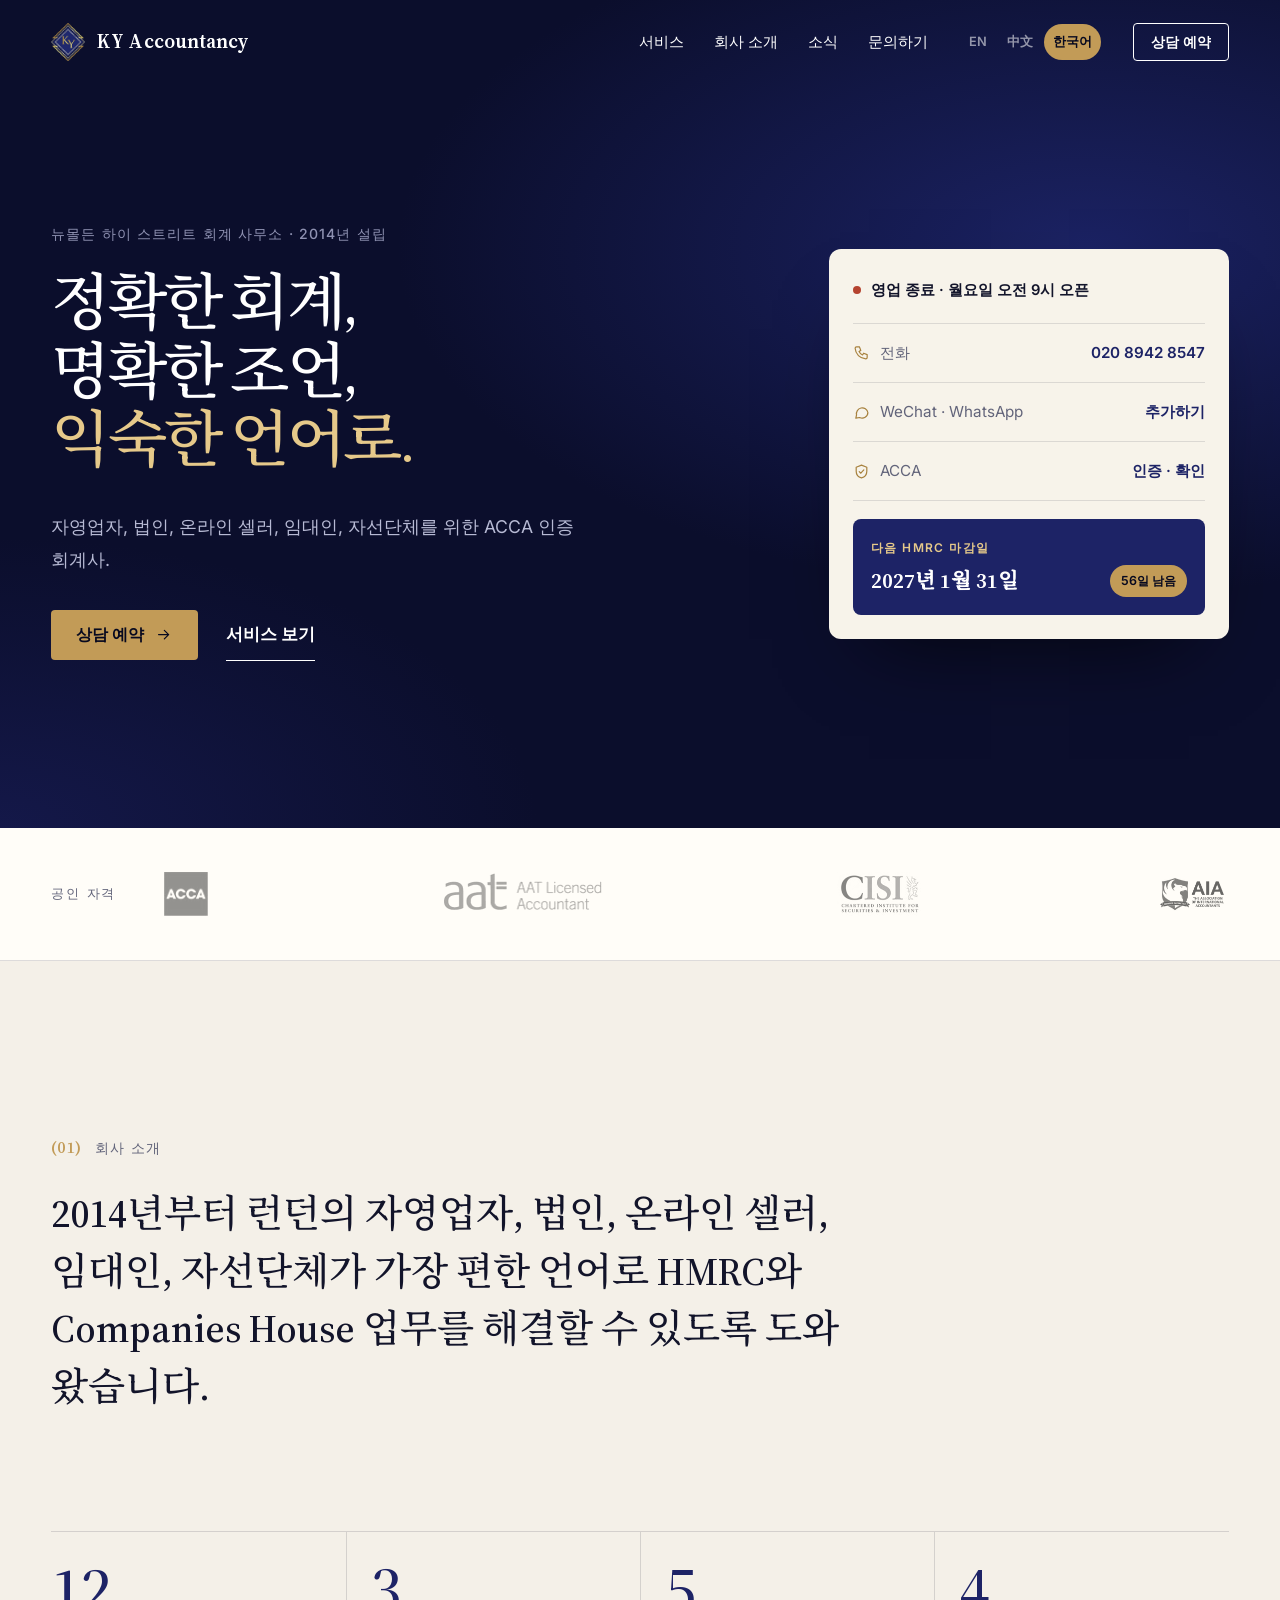
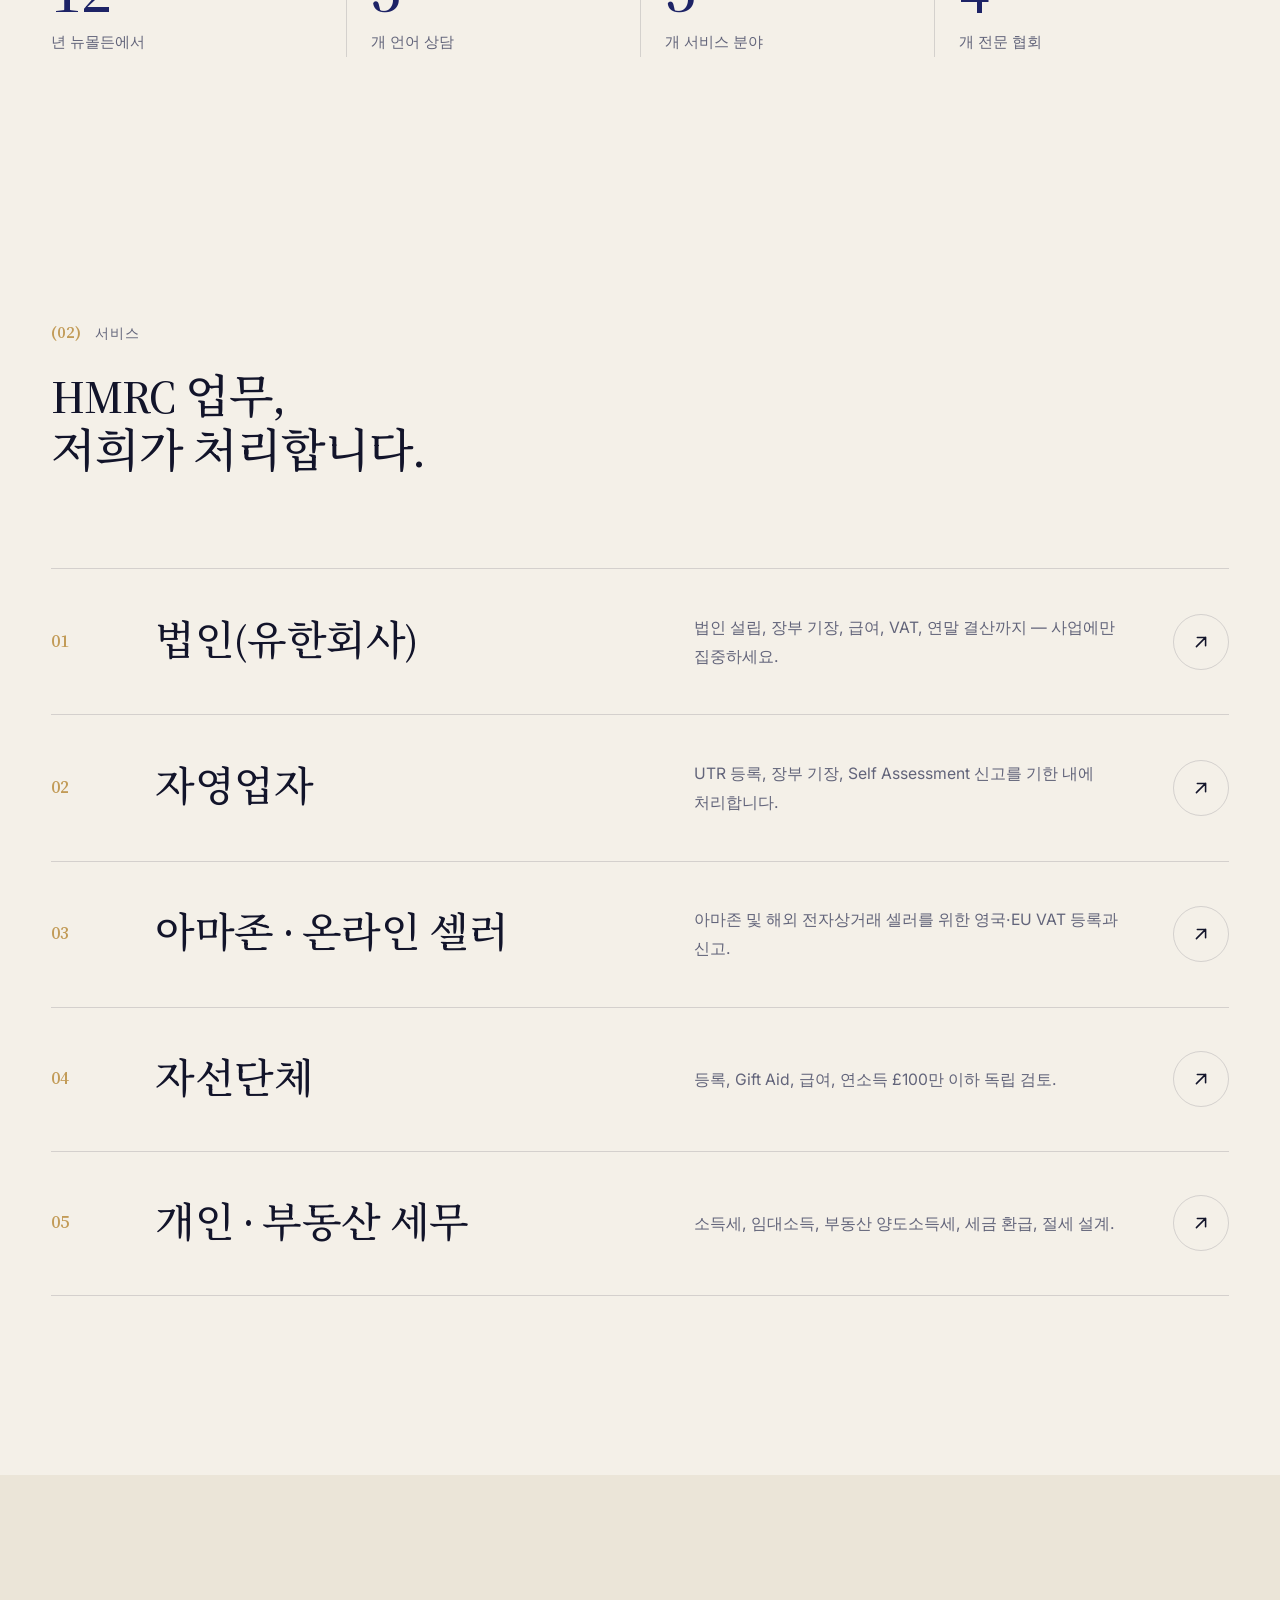
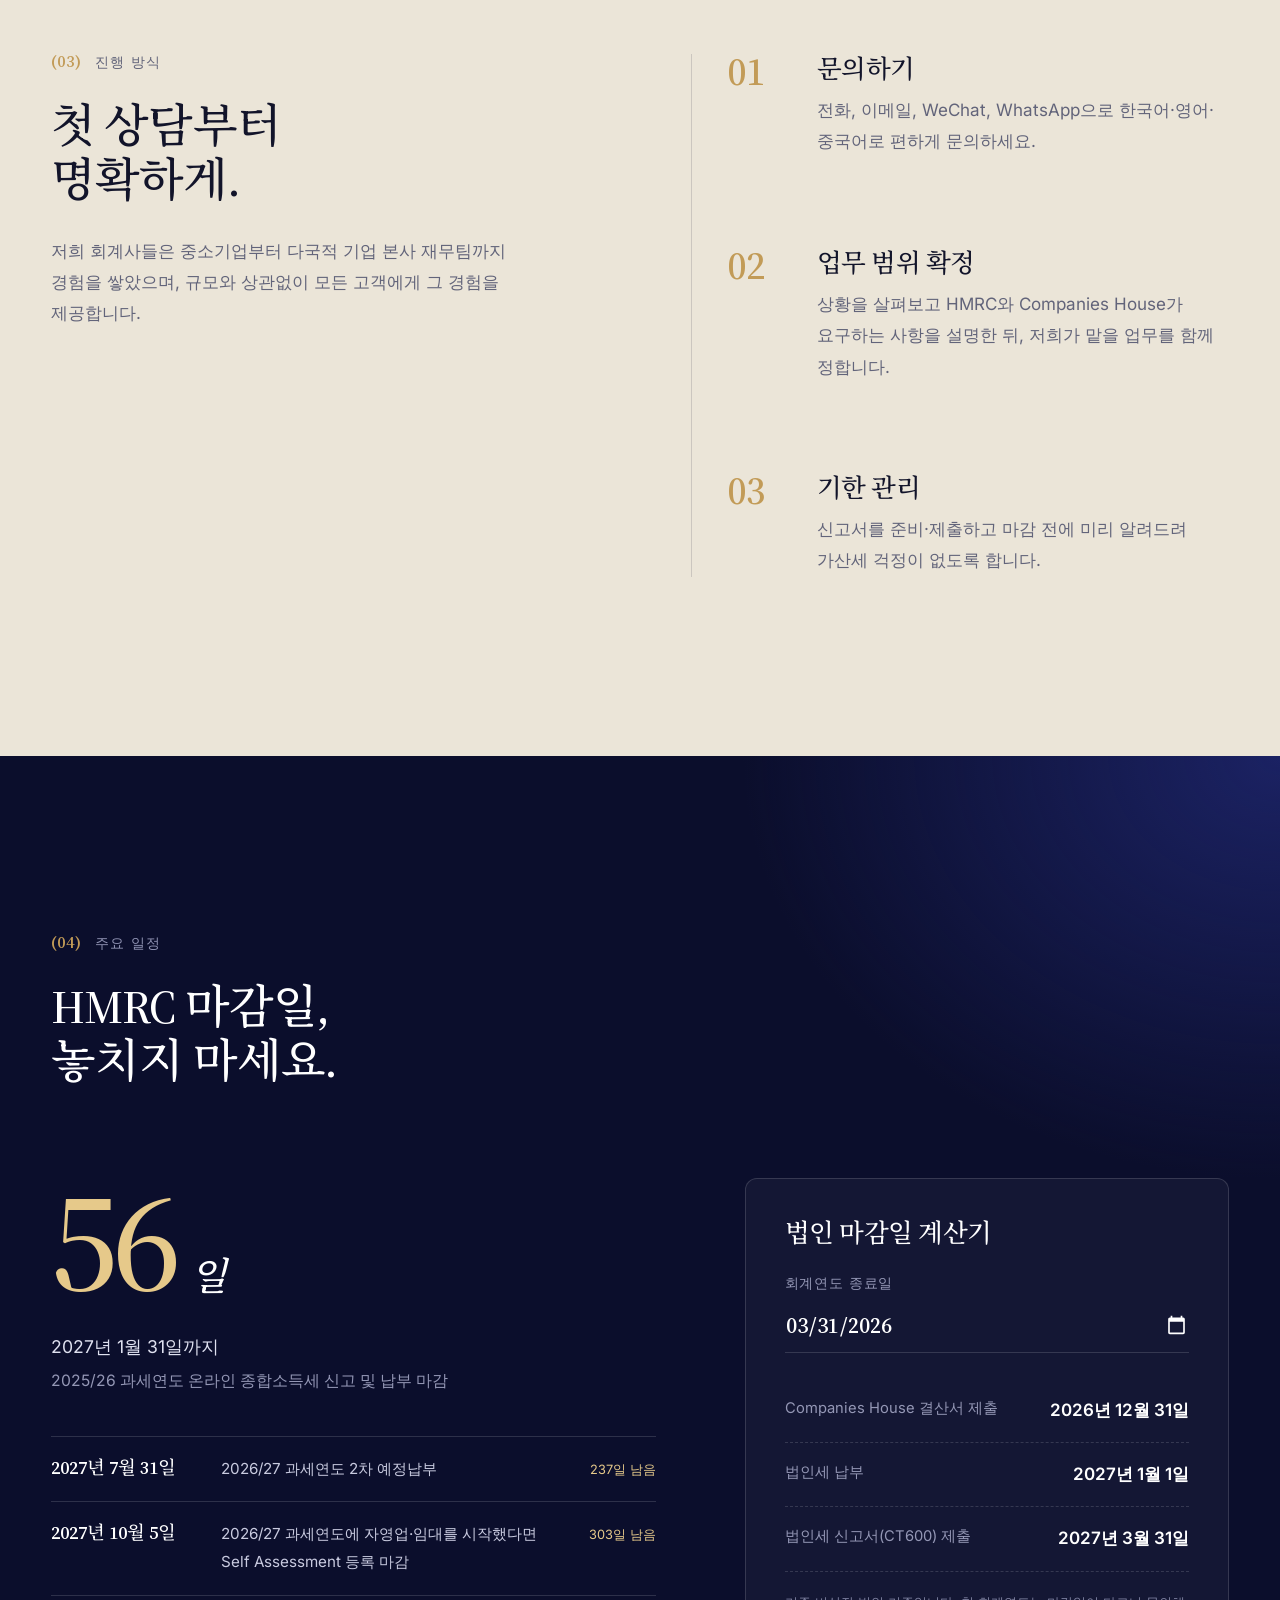
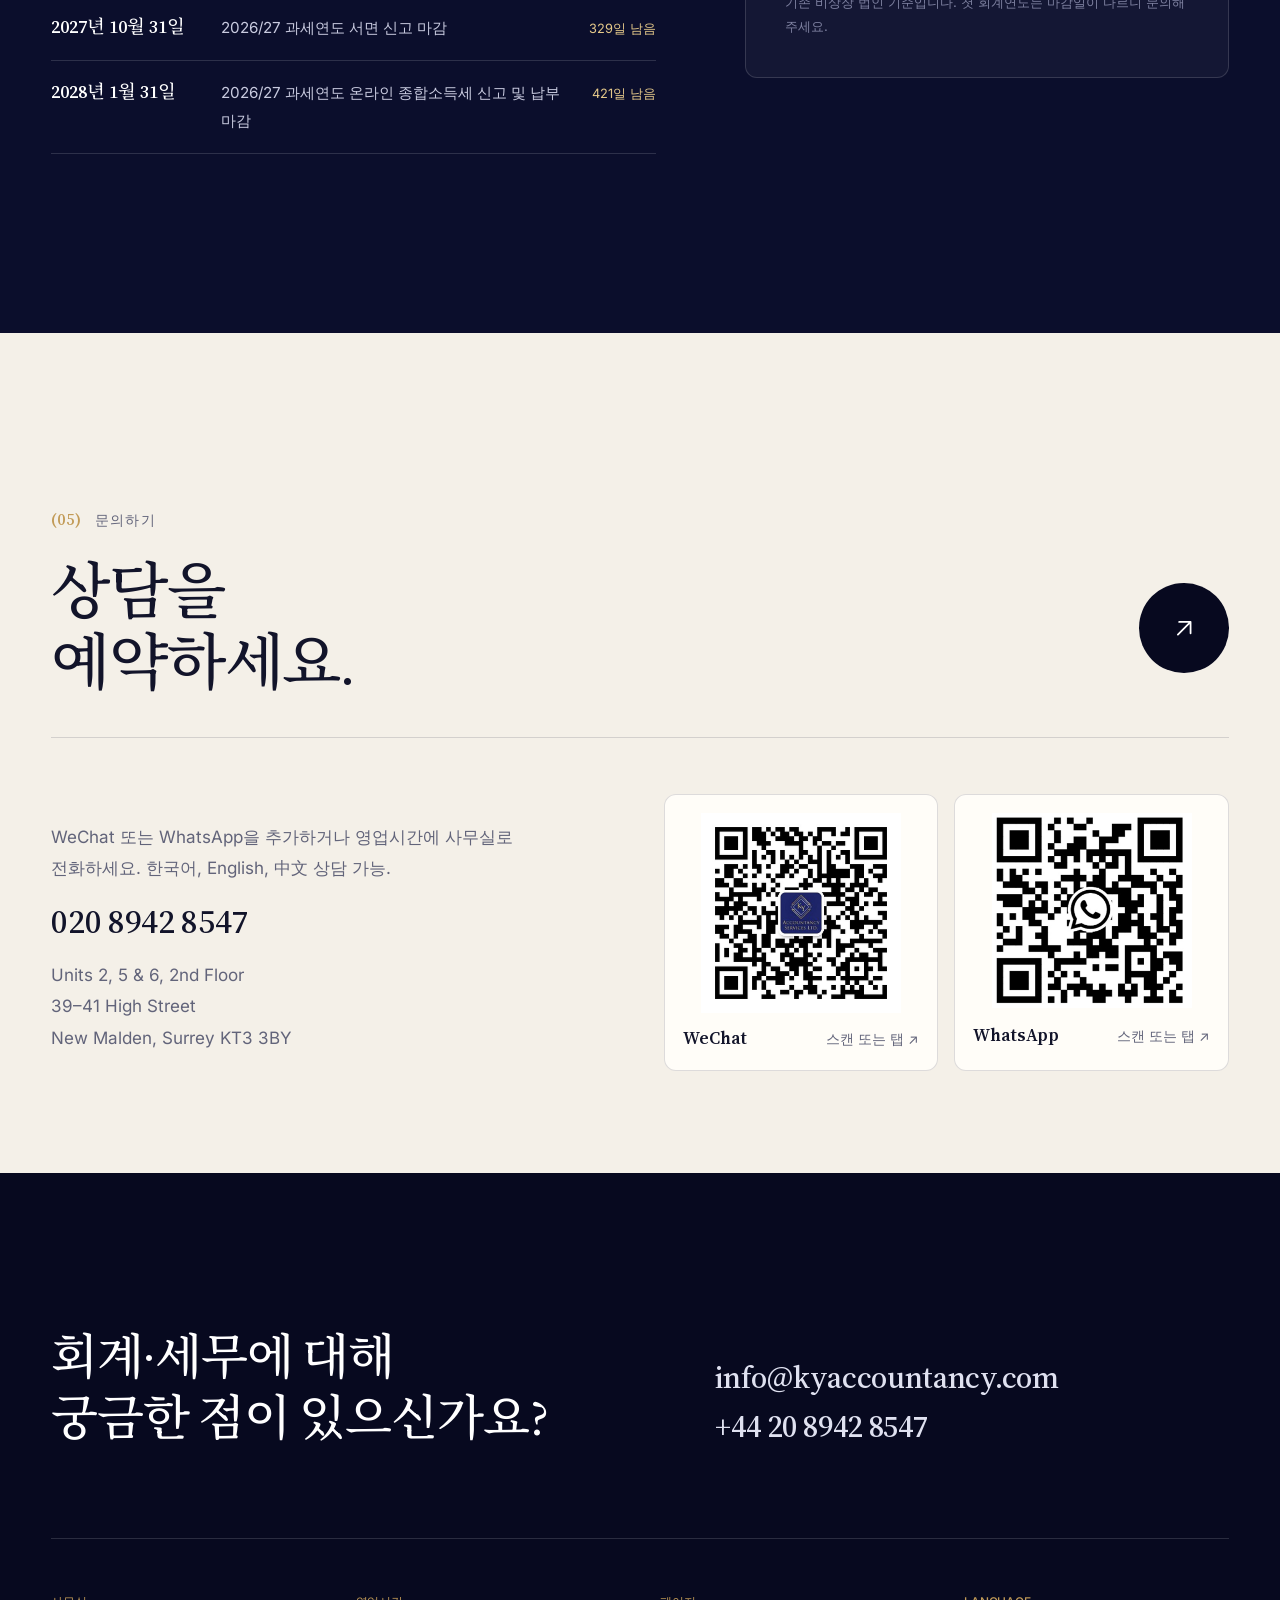
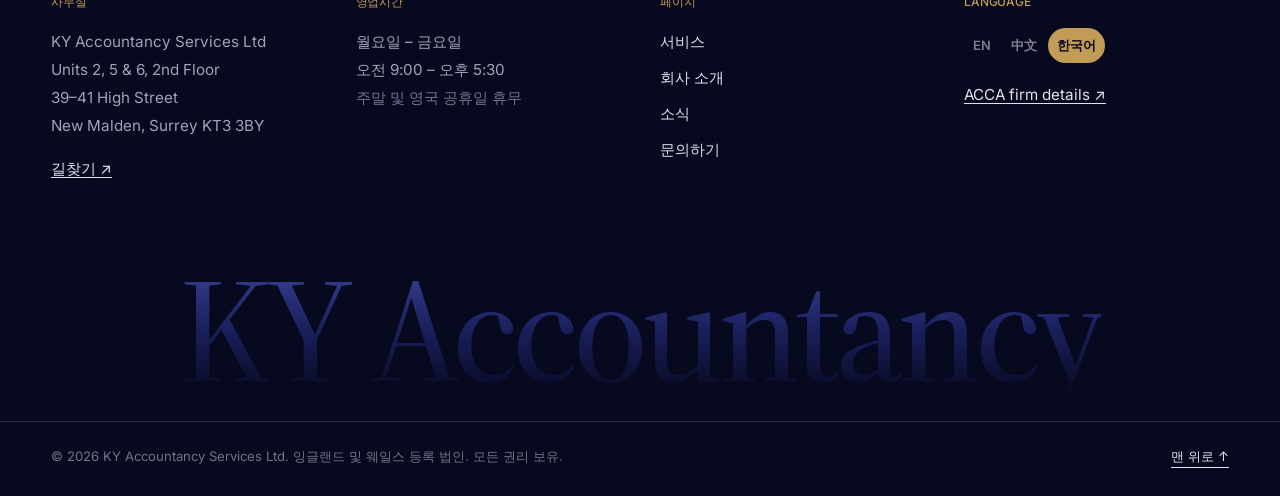
==== ko/index.html @ e91584fb "Stop phones showing a stale, too-wide services page Add content-hash ?v= query strings to the CSS an" ====
<!doctype html>
<html lang="ko">
<head>
<meta charset="utf-8">
<meta name="viewport" content="width=device-width, initial-scale=1">
<title>KY Accountancy — 뉴몰든 ACCA 회계사 | 한국어 상담</title>
<meta name="description" content="2014년부터 런던 뉴몰든에서 자영업자, 법인, 아마존 셀러, 자선단체에 회계·세무·VAT·급여 서비스를 제공하는 ACCA 인증 회계 사무소. 한국어 상담 가능.">
<link rel="canonical" href="https://www.kyaccountancy.com/ko/">
<link rel="alternate" hreflang="en-GB" href="https://www.kyaccountancy.com/">
<link rel="alternate" hreflang="zh-Hans" href="https://www.kyaccountancy.com/zh/">
<link rel="alternate" hreflang="ko" href="https://www.kyaccountancy.com/ko/">
<link rel="alternate" hreflang="x-default" href="https://www.kyaccountancy.com/">
<meta property="og:title" content="KY Accountancy — 뉴몰든 ACCA 회계사 | 한국어 상담">
<meta property="og:description" content="2014년부터 런던 뉴몰든에서 자영업자, 법인, 아마존 셀러, 자선단체에 회계·세무·VAT·급여 서비스를 제공하는 ACCA 인증 회계 사무소. 한국어 상담 가능.">
<meta property="og:type" content="website">
<meta name="theme-color" content="#0b0e2c">
<link rel="icon" type="image/png" href="../assets/img/favicon.png">
<link rel="apple-touch-icon" href="../assets/img/apple-touch-icon.jpg">
<link rel="preload" href="../assets/fonts/source-serif.woff2" as="font" type="font/woff2" crossorigin>
<link rel="preload" href="../assets/fonts/noto-serif-kr-500.woff2" as="font" type="font/woff2" crossorigin>
<link rel="stylesheet" href="../assets/css/style.css?v=663c8429">
<script>document.documentElement.classList.add("js")</script>
<script type="application/ld+json">{"@context": "https://schema.org", "@type": "AccountingService", "name": "KY Accountancy Services Ltd", "url": "https://www.kyaccountancy.com/", "telephone": "+44 20 8942 8547", "email": "info@kyaccountancy.com", "address": {"@type": "PostalAddress", "streetAddress": "Units 2, 5 & 6, 2nd Floor, 39-41 High Street", "addressLocality": "New Malden", "addressRegion": "Surrey", "postalCode": "KT3 3BY", "addressCountry": "GB"}, "openingHoursSpecification": [{"@type": "OpeningHoursSpecification", "dayOfWeek": ["Monday", "Tuesday", "Wednesday", "Thursday", "Friday"], "opens": "09:00", "closes": "17:30"}], "foundingDate": "2014", "knowsLanguage": ["en", "zh", "ko"]}</script>
</head>
<body class="home">
<a class="skip" href="#main">본문으로 건너뛰기</a>
<header class="site-header" data-header>
  <div class="wrap header-inner">
    <a class="brand" href="./" aria-label="KY Accountancy — home">
      <img src="../assets/img/logo-mark.png" alt="" width="34" height="39">
      <span class="brand-name">KY Accountancy</span>
    </a>
    <nav class="main-nav" aria-label="Main"><a href="services.html"><span class="roll" data-text="서비스"><span>서비스</span></span></a><a href="about.html"><span class="roll" data-text="회사 소개"><span>회사 소개</span></span></a><a href="news.html"><span class="roll" data-text="소식"><span>소식</span></span></a><a href="contact.html"><span class="roll" data-text="문의하기"><span>문의하기</span></span></a></nav>
    <div class="lang" role="group" aria-label="Language"><a href="../" lang="en-GB" hreflang="en-GB">EN</a><a href="../zh/" lang="zh-Hans" hreflang="zh-Hans">中文</a><a href="../ko/" lang="ko" hreflang="ko" aria-current="true">한국어</a></div>
    <a class="btn btn-pill header-cta" href="contact.html"><span class="roll" data-text="상담 예약"><span>상담 예약</span></span></a>
    <button class="menu-btn" aria-expanded="false" aria-controls="menu"><span class="menu-lines"><span></span><span></span></span><span class="sr">메뉴</span></button>
  </div>
</header>
<div class="menu" id="menu" hidden>
  <div class="wrap menu-inner">
    <ul class="menu-links"><li><a href="services.html"><span class="mn">01</span>서비스</a></li><li><a href="about.html"><span class="mn">02</span>회사 소개</a></li><li><a href="news.html"><span class="mn">03</span>소식</a></li><li><a href="contact.html"><span class="mn">04</span>문의하기</a></li></ul>
    <div class="menu-foot">
      <a href="tel:+442089428547">+44 20 8942 8547</a>
      <a href="mailto:info@kyaccountancy.com">info@kyaccountancy.com</a>
      <div class="lang" role="group" aria-label="Language"><a href="../" lang="en-GB" hreflang="en-GB">EN</a><a href="../zh/" lang="zh-Hans" hreflang="zh-Hans">中文</a><a href="../ko/" lang="ko" hreflang="ko" aria-current="true">한국어</a></div>
    </div>
  </div>
</div>
<main id="main">

<section class="hero dark" data-hero>
  <div class="wrap hero-inner">
    <div class="hero-main">
      <p class="label hero-eyebrow reveal-up">뉴몰든 하이 스트리트 회계 사무소 · 2014년 설립</p>
      <h1 class="hero-title split"><span class="line"><span>정확한 회계,</span></span><span class="line"><span>명확한 조언,</span></span><span class="line"><span><em>익숙한 언어로.</em></span></span></h1>
      <p class="hero-lead reveal-up">자영업자, 법인, 온라인 셀러, 임대인, 자선단체를 위한 ACCA 인증 회계사.</p>
      <div class="hero-actions reveal-up">
        <a class="btn btn-gold" href="contact.html"><span>상담 예약</span><svg viewBox="0 0 24 24" aria-hidden="true"><path d="M5 12h14M13 6l6 6-6 6"/></svg></a>
        <a class="btn-text" href="services.html"><span class="roll" data-text="서비스 보기"><span>서비스 보기</span></span></a>
      </div>
    </div>
    <aside class="hero-card reveal-up" aria-label="사무실 안내">
      <div class="status" data-open-status><span class="dot"></span><span data-status-text>월요일 – 금요일 · 오전 9:00 – 오후 5:30</span></div>
      <ul class="hc-rows">
        <li><a href="tel:+442089428547"><span class="hc-l"><svg viewBox="0 0 24 24" aria-hidden="true"><path d="M5 4h4l2 5-2.5 1.5a11 11 0 0 0 5 5L15 13l5 2v4a2 2 0 0 1-2 2A16 16 0 0 1 3 6a2 2 0 0 1 2-2"/></svg>전화</span><span class="hc-v">020 8942 8547</span></a></li>
        <li><a href="contact.html#chat"><span class="hc-l"><svg viewBox="0 0 24 24" aria-hidden="true"><path d="M21 12a8 8 0 0 1-11.6 7.1L4 20l1-4.6A8 8 0 1 1 21 12z"/></svg>WeChat · WhatsApp</span><span class="hc-v">추가하기</span></a></li>
        <li><a href="https://www.accaglobal.com/uk/en/member/find-an-accountant/find-firm/results/details.html?isocountry=GB&location=new+malden&country=UK&organisationid=ACCA&advisorid=4818904" rel="noopener" target="_blank"><span class="hc-l"><svg viewBox="0 0 24 24" aria-hidden="true"><path d="M12 3 4.5 6v5.5c0 4.6 3.2 8.4 7.5 9.5 4.3-1.1 7.5-4.9 7.5-9.5V6z"/><path d="m8.8 12.2 2.2 2.2 4.3-4.6"/></svg>ACCA</span><span class="hc-v">인증 · 확인</span></a></li>
      </ul>
      <a class="hc-deadline" href="#key-dates" data-next-deadline hidden>
        <span class="hc-k">다음 HMRC 마감일</span>
        <span class="hc-dl"><b data-dl-date></b><span class="hc-in" data-dl-in></span></span>
      </a>
    </aside>
  </div>
</section>

<section class="accred-sec accred-top" aria-label="전문 자격">
  <div class="wrap accred-inner">
    <p class="accred-k">공인 자격</p>
    <ul class="accred"><li><img src="../assets/img/acca.jpg" alt="ACCA" width="64" height="62" loading="lazy"></li><li><img src="../assets/img/aat.jpg" alt="AAT Licensed Accountant" width="146" height="40" loading="lazy"></li><li><img src="../assets/img/cisi.jpg" alt="CISI — Chartered Institute for Securities &amp; Investment" width="95" height="50" loading="lazy"></li><li><img src="../assets/img/aia.png" alt="AIA — Member in Practice" width="92" height="55" loading="lazy"></li></ul>
  </div>
</section>

<section class="section statement-sec" id="intro">
  <div class="wrap">
    <p class="label"><span class="label-n">(01)</span>회사 소개</p>
    <p class="statement">2014년부터 런던의 자영업자, 법인, 온라인 셀러, 임대인, 자선단체가 가장 편한 언어로 HMRC와 Companies House 업무를 해결할 수 있도록 도와 왔습니다.</p>
    <ul class="stats"><li><span class="stat-n" data-since="2014">12</span><span class="stat-l">년 뉴몰든에서</span></li><li><span class="stat-n" data-count="3">3</span><span class="stat-l">개 언어 상담</span></li><li><span class="stat-n" data-count="5">5</span><span class="stat-l">개 서비스 분야</span></li><li><span class="stat-n" data-count="4">4</span><span class="stat-l">개 전문 협회</span></li></ul>
  </div>
</section>

<section class="section services-sec">
  <div class="wrap">
    <div class="sec-head">
      <p class="label"><span class="label-n">(02)</span>서비스</p>
      <h2 class="h-xl split"><span class="line"><span>HMRC 업무,</span></span><span class="line"><span>저희가 처리합니다.</span></span></h2>
    </div>
    <ol class="svc-rows">
      <li><a href="services.html#limited-company" class="svc-row">
        <span class="svc-n">01</span>
        <span class="svc-t">법인(유한회사)</span>
        <span class="svc-d">법인 설립, 장부 기장, 급여, VAT, 연말 결산까지 — 사업에만 집중하세요.</span>
        <span class="svc-a"><svg viewBox="0 0 24 24" aria-hidden="true"><path d="M7 17 17 7M8 7h9v9"/></svg></span>
      </a></li>
      <li><a href="services.html#self-employed" class="svc-row">
        <span class="svc-n">02</span>
        <span class="svc-t">자영업자</span>
        <span class="svc-d">UTR 등록, 장부 기장, Self Assessment 신고를 기한 내에 처리합니다.</span>
        <span class="svc-a"><svg viewBox="0 0 24 24" aria-hidden="true"><path d="M7 17 17 7M8 7h9v9"/></svg></span>
      </a></li>
      <li><a href="services.html#online-sellers" class="svc-row">
        <span class="svc-n">03</span>
        <span class="svc-t">아마존 · 온라인 셀러</span>
        <span class="svc-d">아마존 및 해외 전자상거래 셀러를 위한 영국·EU VAT 등록과 신고.</span>
        <span class="svc-a"><svg viewBox="0 0 24 24" aria-hidden="true"><path d="M7 17 17 7M8 7h9v9"/></svg></span>
      </a></li>
      <li><a href="services.html#charities" class="svc-row">
        <span class="svc-n">04</span>
        <span class="svc-t">자선단체</span>
        <span class="svc-d">등록, Gift Aid, 급여, 연소득 £100만 이하 독립 검토.</span>
        <span class="svc-a"><svg viewBox="0 0 24 24" aria-hidden="true"><path d="M7 17 17 7M8 7h9v9"/></svg></span>
      </a></li>
      <li><a href="services.html#personal-tax" class="svc-row">
        <span class="svc-n">05</span>
        <span class="svc-t">개인 · 부동산 세무</span>
        <span class="svc-d">소득세, 임대소득, 부동산 양도소득세, 세금 환급, 절세 설계.</span>
        <span class="svc-a"><svg viewBox="0 0 24 24" aria-hidden="true"><path d="M7 17 17 7M8 7h9v9"/></svg></span>
      </a></li></ol>
  </div>
</section>

<section class="section process-sec">
  <div class="wrap process-grid">
    <div class="process-sticky">
      <p class="label"><span class="label-n">(03)</span>진행 방식</p>
      <h2 class="h-xl split"><span class="line"><span>첫 상담부터</span></span><span class="line"><span>명확하게.</span></span></h2>
      <p class="muted reveal-up">저희 회계사들은 중소기업부터 다국적 기업 본사 재무팀까지 경험을 쌓았으며, 규모와 상관없이 모든 고객에게 그 경험을 제공합니다.</p>
    </div>
    <ol class="steps" data-progress><li class="step"><span class="step-n">01</span><div><h3>문의하기</h3><p>전화, 이메일, WeChat, WhatsApp으로 한국어·영어·중국어로 편하게 문의하세요.</p></div></li><li class="step"><span class="step-n">02</span><div><h3>업무 범위 확정</h3><p>상황을 살펴보고 HMRC와 Companies House가 요구하는 사항을 설명한 뒤, 저희가 맡을 업무를 함께 정합니다.</p></div></li><li class="step"><span class="step-n">03</span><div><h3>기한 관리</h3><p>신고서를 준비·제출하고 마감 전에 미리 알려드려 가산세 걱정이 없도록 합니다.</p></div></li></ol>
  </div>
</section>

<section class="section dark dates-sec" id="key-dates">
  <div class="wrap">
    <div class="sec-head">
      <p class="label"><span class="label-n">(04)</span>주요 일정</p>
      <h2 class="h-xl split"><span class="line"><span>HMRC 마감일,</span></span><span class="line"><span>놓치지 마세요.</span></span></h2>
    </div>
    <div class="dates-grid">
      <div class="countdown" data-countdown>
        <div class="cd-num"><span class="cd-n" data-cd-days>—</span><span class="cd-u" data-cd-unit></span></div>
        <p class="cd-label"><span data-cd-until></span><br><span class="cd-what" data-cd-what></span></p>
        <ol class="dl-list" data-deadlines>
          <li>1월 31일 — 온라인 신고 및 납부</li>
          <li>7월 31일 — 2차 예정납부</li>
          <li>10월 5일 — 신규 등록</li>
          <li>10월 31일 — 서면 신고 마감</li>
        </ol>
      </div>
      <div class="calc-card">
        <h3>법인 마감일 계산기</h3>
        <form class="calc" data-ct-calc>
          <label for="ye">회계연도 종료일</label>
          <input type="date" id="ye" name="ye" value="2026-03-31">
        </form>
        <dl class="calc-out" data-ct-out></dl>
        <p class="fine">기존 비상장 법인 기준입니다. 첫 회계연도는 마감일이 다르니 문의해 주세요.</p>
      </div>
    </div>
  </div>
</section>


<section class="section cta-sec">
  <div class="wrap">
    <p class="label"><span class="label-n">(05)</span>문의하기</p>
    <a class="giant-cta" href="contact.html">
      <span class="giant-cta-t split"><span class="line"><span>상담을</span></span><span class="line"><span>예약하세요.</span></span></span>
      <span class="giant-cta-c"><svg viewBox="0 0 24 24" aria-hidden="true"><path d="M7 17 17 7M8 7h9v9"/></svg></span>
    </a>
    <div class="cta-grid">
      <div class="cta-info">
        <p class="muted">WeChat 또는 WhatsApp을 추가하거나 영업시간에 사무실로 전화하세요. 한국어, English, 中文 상담 가능.</p>
        <a class="big-link" href="tel:+442089428547">020 8942 8547</a>
        <p class="addr">Units 2, 5 &amp; 6, 2nd Floor<br>39–41 High Street<br>New Malden, Surrey KT3 3BY</p>
      </div>
      <div class="chat-cards">
  <a class="qr" href="https://u.wechat.com/kLmBtSFjA2uLcSl9BzCH8WE" rel="noopener" target="_blank">
    <img src="../assets/img/qr-wechat.png" alt="WeChat QR code — KY Accountancy" width="180" height="180" loading="lazy">
    <span class="qr-cap"><strong>WeChat</strong><span>스캔 또는 탭 ↗</span></span>
  </a>
  <a class="qr" href="https://wa.me/qr/SLMGOVUIFX5LL1" rel="noopener" target="_blank">
    <img src="../assets/img/qr-whatsapp.png" alt="WhatsApp QR code — KY Accountancy" width="180" height="175" loading="lazy">
    <span class="qr-cap"><strong>WhatsApp</strong><span>스캔 또는 탭 ↗</span></span>
  </a>
</div>
    </div>
  </div>
</section>

</main>
<footer class="site-footer">
  <div class="wrap">
    <div class="footer-top">
      <h2 class="footer-q split"><span class="line"><span>회계·세무에 대해</span></span><span class="line"><span>궁금한 점이 있으신가요?</span></span></h2>
      <div class="footer-contact">
        <a class="big-link" href="mailto:info@kyaccountancy.com">info@kyaccountancy.com</a>
        <a class="big-link" href="tel:+442089428547">+44 20 8942 8547</a>
      </div>
    </div>
    <div class="footer-grid">
      <div><h3 class="f-h">사무실</h3><p>KY Accountancy Services Ltd<br>Units 2, 5 &amp; 6, 2nd Floor<br>39–41 High Street<br>New Malden, Surrey KT3 3BY</p><p><a class="u" href="https://www.google.com/maps/search/?api=1&query=39-41+High+Street+New+Malden+KT3+3BY" rel="noopener" target="_blank">길찾기 ↗</a></p></div>
      <div><h3 class="f-h">영업시간</h3><p>월요일 – 금요일<br>오전 9:00 – 오후 5:30<br><span class="dim">주말 및 영국 공휴일 휴무</span></p></div>
      <div><h3 class="f-h">페이지</h3><ul class="f-links"><li><a href="services.html"><span class="roll" data-text="서비스"><span>서비스</span></span></a></li><li><a href="about.html"><span class="roll" data-text="회사 소개"><span>회사 소개</span></span></a></li><li><a href="news.html"><span class="roll" data-text="소식"><span>소식</span></span></a></li><li><a href="contact.html"><span class="roll" data-text="문의하기"><span>문의하기</span></span></a></li></ul></div>
      <div><h3 class="f-h">Language</h3><div class="lang" role="group" aria-label="Language"><a href="../" lang="en-GB" hreflang="en-GB">EN</a><a href="../zh/" lang="zh-Hans" hreflang="zh-Hans">中文</a><a href="../ko/" lang="ko" hreflang="ko" aria-current="true">한국어</a></div><p class="f-acca"><a class="u" href="https://www.accaglobal.com/uk/en/member/find-an-accountant/find-firm/results/details.html?isocountry=GB&location=new+malden&country=UK&organisationid=ACCA&advisorid=4818904" rel="noopener" target="_blank">ACCA firm details ↗</a></p></div>
    </div>
  </div>
  <div class="wordmark" aria-hidden="true"><span>KY Accountancy</span></div>
  <div class="wrap footer-base">
    <span>© <span data-year>2026</span> KY Accountancy Services Ltd. 잉글랜드 및 웨일스 등록 법인. 모든 권리 보유.</span>
    <a href="#main" class="u">맨 위로 ↑</a>
  </div>
</footer>
<nav class="action-bar" aria-label="Quick contact">
  <a href="tel:+442089428547"><svg viewBox="0 0 24 24" aria-hidden="true"><path d="M5 4h4l2 5-2.5 1.5a11 11 0 0 0 5 5L15 13l5 2v4a2 2 0 0 1-2 2A16 16 0 0 1 3 6a2 2 0 0 1 2-2"/></svg><span>전화</span></a>
  <a href="contact.html#chat"><svg viewBox="0 0 24 24" aria-hidden="true"><path d="M21 12a8 8 0 0 1-11.6 7.1L4 20l1-4.6A8 8 0 1 1 21 12z"/></svg><span>메시지</span></a>
  <a href="mailto:info@kyaccountancy.com"><svg viewBox="0 0 24 24" aria-hidden="true"><rect x="3" y="5" width="18" height="14" rx="2"/><path d="m3 7 9 6 9-6"/></svg><span>이메일</span></a>
</nav>
<script>window.KY = {"open": "영업 중", "closes": "오후 5:30까지", "closed": "영업 종료", "opensToday": "오늘 오전 9시 오픈", "opensTomorrow": "내일 오전 9시 오픈", "opensMonday": "월요일 오전 9시 오픈", "today": "오늘", "tomorrow": "내일", "inDays": "{n}일 남음", "days": "일", "day": "일", "until": "{date}까지", "dl": {"jan": "{ty} 과세연도 온라인 종합소득세 신고 및 납부 마감", "jul": "{ty} 과세연도 2차 예정납부", "oct5": "{ty} 과세연도에 자영업·임대를 시작했다면 Self Assessment 등록 마감", "oct31": "{ty} 과세연도 서면 신고 마감"}, "calc": {"accounts": "Companies House 결산서 제출", "ctpay": "법인세 납부", "ct600": "법인세 신고서(CT600) 제출"}, "mailSubject": "웹사이트 문의", "mailName": "이름", "mailPhone": "전화번호", "mailLang": "희망 언어", "mailService": "문의 서비스"};</script>
<script src="../assets/js/main.js?v=9ee86a52" defer></script>
</body>
</html>
---- assets/css/style.css ----
/* KY Accountancy — editorial navy & gold, taken from the KY diamond logo */
/* Self-hosted subsets, built by _build/fonts.py */
@font-face { font-family: "Source Serif 4"; src: url("../fonts/source-serif.woff2") format("woff2"); font-weight: 500 600; font-style: normal; font-display: swap; }
@font-face { font-family: "Source Serif 4"; src: url("../fonts/source-serif-italic.woff2") format("woff2"); font-weight: 400 500; font-style: italic; font-display: swap; }
@font-face { font-family: "Inter"; src: url("../fonts/inter-400.woff2") format("woff2"); font-weight: 400; font-style: normal; font-display: swap; }
@font-face { font-family: "Inter"; src: url("../fonts/inter-500.woff2") format("woff2"); font-weight: 500; font-style: normal; font-display: swap; }
@font-face { font-family: "Inter"; src: url("../fonts/inter-600.woff2") format("woff2"); font-weight: 600; font-style: normal; font-display: swap; }
@font-face { font-family: "Noto Serif SC"; src: url("../fonts/noto-serif-sc-500.woff2") format("woff2"); font-weight: 500; font-style: normal; font-display: swap; }
@font-face { font-family: "Noto Serif KR"; src: url("../fonts/noto-serif-kr-500.woff2") format("woff2"); font-weight: 500; font-style: normal; font-display: swap; }
:root {
  --ink: #07091f;
  --night: #0b0e2c;
  --navy: #1d2366;
  --navy-2: #2a318a;
  --gold: #c29b57;
  --gold-2: #e6c98a;
  --gold-3: #f4e7c8;
  --paper: #f4f0e8;
  --paper-2: #ebe5d8;
  --white: #fffdf8;
  --text: #12142a;
  --muted: #62647a;
  --line: rgb(18 20 42 / .14);
  --line-l: rgb(255 255 255 / .14);
  --green: #3fbf7f;
  --red: #e0664e;
  --ease: cubic-bezier(.16, 1, .3, 1);
  --display: "Source Serif 4", Georgia, "Times New Roman", serif;
  --sans: Inter, system-ui, -apple-system, "Segoe UI", Roboto, sans-serif;
  --r-sm: 4px;
  --r: 8px;
  --r-lg: 12px;
  --wrap: 1360px;
  --gutter: clamp(16px, 4vw, 56px);
}
:lang(zh) { --display: "Source Serif 4", "Noto Serif SC", "Songti SC", serif; --sans: Inter, "PingFang SC", "Hiragino Sans GB", "Microsoft YaHei", "Noto Sans SC", sans-serif; }
:lang(ko) { --display: "Source Serif 4", "Noto Serif KR", "AppleMyungjo", serif; --sans: Inter, "Apple SD Gothic Neo", "Malgun Gothic", "Noto Sans KR", sans-serif; }

*, *::before, *::after { box-sizing: border-box; }
html { -webkit-text-size-adjust: 100%; scroll-padding-top: 90px; }
html { overflow-x: hidden; }
body { margin: 0; background: var(--paper); color: var(--text); font: 400 1.0625rem/1.65 var(--sans); -webkit-font-smoothing: antialiased; overflow-x: clip; }
:lang(zh) body, :lang(ko) body { line-height: 1.85; }
:lang(ko) body { word-break: keep-all; }
img { max-width: 100%; height: auto; display: block; }
a { color: inherit; }
::selection { background: var(--gold); color: var(--ink); }
h1, h2, h3 { font-family: var(--display); font-weight: 500; line-height: 1.1; margin: 0 0 .4em; letter-spacing: -.015em; }
:lang(zh) :is(h1, h2, h3), :lang(ko) :is(h1, h2, h3) { font-weight: 500; letter-spacing: -.02em; line-height: 1.2; }
p { margin: 0 0 1em; }
svg { width: 1.1em; height: 1.1em; fill: none; stroke: currentColor; stroke-width: 1.7; stroke-linecap: round; stroke-linejoin: round; flex: none; }
.wrap { width: 100%; max-width: var(--wrap); margin: 0 auto; padding: 0 var(--gutter); }
.sr { position: absolute; width: 1px; height: 1px; overflow: hidden; clip: rect(0 0 0 0); }
.skip { position: fixed; left: 12px; top: -60px; background: var(--gold); color: var(--ink); padding: 10px 16px; border-radius: var(--r-sm); z-index: 200; }
.skip:focus { top: 12px; }
:focus-visible { outline: 2px solid var(--gold); outline-offset: 3px; border-radius: var(--r-sm); }
.muted { color: var(--muted); }
.dark { background: var(--night); color: #c9cbe0; }
.dark .muted { color: #9497b5; }

/* ---------- type scale */
.display, .hero-title { font-size: clamp(2.5rem, 5.4vw, 5.4rem); line-height: 1.04; letter-spacing: -.025em; font-weight: 500; color: #fff; margin: 0; }
:lang(zh) :is(.display, .hero-title), :lang(ko) :is(.display, .hero-title) { font-size: clamp(2.2rem, 4.8vw, 4.8rem); line-height: 1.12; letter-spacing: -.04em; }
.h-xl { font-size: clamp(2.1rem, 4vw, 3.8rem); line-height: 1.08; letter-spacing: -.02em; }
:lang(zh) .h-xl, :lang(ko) .h-xl { font-size: clamp(1.9rem, 3.6vw, 3.4rem); line-height: 1.18; }
.h-lg { font-size: clamp(1.9rem, 3.4vw, 3rem); line-height: 1.1; letter-spacing: -.015em; }
:lang(zh) .h-lg, :lang(ko) .h-lg { font-size: clamp(1.9rem, 3.6vw, 3.2rem); line-height: 1.2; }
.h-sm { font-size: 1.5rem; }
em { font-style: italic; color: var(--gold-2); }
:lang(zh) em, :lang(ko) em { font-style: normal; }

.label { display: flex; gap: 14px; align-items: baseline; font: 500 .8rem/1 var(--sans); letter-spacing: .14em; text-transform: uppercase; color: var(--muted); margin: 0 0 28px; }
:lang(zh) .label, :lang(ko) .label { letter-spacing: .08em; font-size: .88rem; }
.label-n { font-family: var(--display); font-size: 1.05rem; letter-spacing: 0; color: var(--gold); text-transform: none; }
.dark .label { color: #8f92b2; }

/* ---------- reveal (only when JS is running) */
.split .line { display: block; overflow: hidden; padding-bottom: .1em; margin-bottom: -.1em; }
.split .line > span { display: inline-block; }
.js .split .line > span { transform: translateY(105%); transition: transform 1s var(--ease); }
.js .split.is-in .line > span { transform: none; }
.js .split .line:nth-child(2) > span { transition-delay: .08s; }
.js .split .line:nth-child(3) > span { transition-delay: .16s; }
.js .reveal-up { opacity: 0; transform: translateY(12px); transition: opacity 1s var(--ease), transform 1s var(--ease); }
.js .reveal-up.is-in { opacity: 1; transform: none; }
.js .hero .reveal-up { transition-delay: .12s; }
.js .hero .hero-actions { transition-delay: .18s; }

/* ---------- buttons & links */
.btn { --bg: var(--gold); --fg: var(--ink); position: relative; display: inline-flex; align-items: center; gap: .7em; padding: 1.05em 1.6em; border-radius: var(--r-sm); background: var(--bg); color: var(--fg); font: 600 .98rem/1 var(--sans); text-decoration: none; border: 0; cursor: pointer; overflow: hidden; isolation: isolate; white-space: nowrap; transition: color .5s var(--ease); }
.btn::before { content: ""; position: absolute; inset: 0; z-index: -1; background: #fff; border-radius: inherit; opacity: 0; transition: opacity .3s; }
.btn:hover::before { opacity: 1; }
.btn svg { transition: transform .5s var(--ease); }
.btn:hover svg { transform: translateX(2px); }
.btn-dark { --bg: var(--ink); --fg: #fff; }
.btn-dark::before { background: var(--gold); }
.btn-dark:hover { color: var(--ink); }
.btn-lg { padding: 1.25em 2em; font-size: 1.05rem; }
.btn-pill { --bg: transparent; --fg: currentColor; border: 1px solid currentColor; padding: .8em 1.2em; font-size: .88rem; }
.btn-pill::before { background: var(--gold); }
.btn-pill:hover { color: var(--ink); border-color: var(--gold); }
.btn-text { display: inline-flex; align-items: center; gap: 6px; font-weight: 600; text-decoration: none; padding: .6em 0; border-bottom: 1px solid currentColor; }
.u { text-decoration: none; background: linear-gradient(currentColor, currentColor) 0 100% / 100% 1px no-repeat; transition: background-size .5s var(--ease); }
.u:hover { background-size: 0 1px; background-position: 100% 100%; }

/* text roll on hover */
.roll { position: relative; display: inline-block; overflow: hidden; vertical-align: top; }
.roll > span { display: inline-block; transition: transform .55s var(--ease); }
.roll::after { content: attr(data-text); position: absolute; left: 0; top: 100%; transition: transform .55s var(--ease); white-space: nowrap; }
a:hover > .roll > span, a:focus-visible > .roll > span { transform: translateY(-100%); }
a:hover > .roll::after, a:focus-visible > .roll::after { transform: translateY(-100%); }

/* ---------- header */
.site-header { position: fixed; inset: 0 0 auto; z-index: 100; color: #fff; transition: background .5s var(--ease), color .5s var(--ease), transform .6s var(--ease), border-color .5s; border-bottom: 1px solid transparent; }
.site-header.is-scrolled { background: rgb(244 240 232 / .97); backdrop-filter: blur(14px) saturate(1.3); -webkit-backdrop-filter: blur(14px) saturate(1.3); color: var(--text); border-bottom-color: var(--line); }
.site-header.is-hidden { transform: translateY(-100%); }
.header-inner { display: flex; align-items: center; gap: 32px; height: 84px; }
.brand { display: flex; align-items: center; gap: 12px; text-decoration: none; margin-right: auto; }
.brand img { width: 34px; }
.brand-name { font: 600 1.2rem/1 "Source Serif 4", Georgia, serif; letter-spacing: .005em; }
.main-nav { display: flex; gap: 30px; font-size: .95rem; font-weight: 500; }
.main-nav a { text-decoration: none; position: relative; padding: 6px 0; }
.main-nav a[aria-current="page"]::before { content: ""; position: absolute; left: -12px; top: 50%; width: 5px; height: 5px; background: var(--gold); transform: translateY(-50%) rotate(45deg); }
.lang { display: inline-flex; gap: 2px; font-size: .8rem; font-weight: 600; }
.lang a { text-decoration: none; padding: 6px 9px; border-radius: 999px; opacity: .55; transition: opacity .3s; }
.lang a:hover { opacity: 1; }
.lang a[aria-current="true"] { opacity: 1; background: var(--gold); color: var(--ink); }
.menu-btn { display: none; width: 48px; height: 48px; border: 1px solid currentColor; border-radius: 50%; background: none; color: inherit; cursor: pointer; place-items: center; }
.menu-lines { display: grid; gap: 6px; width: 18px; }
.menu-lines span { display: block; height: 1.5px; background: currentColor; transition: transform .5s var(--ease); }
.menu-btn[aria-expanded="true"] .menu-lines span:first-child { transform: translateY(3.75px) rotate(45deg); }
.menu-btn[aria-expanded="true"] .menu-lines span:last-child { transform: translateY(-3.75px) rotate(-45deg); }

.menu { position: fixed; inset: 0; z-index: 90; background: var(--night); color: #fff; padding-top: 110px; clip-path: inset(0 0 100% 0); transition: clip-path .8s var(--ease), visibility 0s .8s; display: flex; visibility: hidden; }
.menu[hidden] { display: flex; }
.menu.is-open { clip-path: inset(0); visibility: visible; transition: clip-path .8s var(--ease); }
.menu-inner { display: flex; flex-direction: column; justify-content: space-between; padding-bottom: 110px; }
.menu-links { list-style: none; margin: 0; padding: 0; }
.menu-links a { display: flex; align-items: baseline; gap: 16px; text-decoration: none; font: 500 clamp(2.4rem, 10vw, 3.6rem)/1.15 var(--display); letter-spacing: -.02em; padding: 4px 0; transform: translateY(40px); opacity: 0; transition: transform .8s var(--ease), opacity .8s var(--ease); }
:lang(zh) .menu-links a, :lang(ko) .menu-links a { font-size: clamp(2.2rem, 10vw, 3.6rem); line-height: 1.3; }
.menu.is-open .menu-links a { transform: none; opacity: 1; }
.menu.is-open li:nth-child(2) a { transition-delay: .05s; }
.menu.is-open li:nth-child(3) a { transition-delay: .1s; }
.menu.is-open li:nth-child(4) a { transition-delay: .15s; }
.mn { font: 500 .8rem/1 var(--sans); color: var(--gold); letter-spacing: .1em; }
.menu-links a[aria-current="page"] { color: var(--gold-2); font-style: italic; }
.menu-foot { display: grid; gap: 10px; color: #a8abc8; justify-items: start; }
.menu-foot a { text-decoration: none; }
.menu-foot .lang { margin-top: 12px; color: #fff; }
.menu-open .site-header { color: #fff; background: transparent; border-color: transparent; backdrop-filter: none; -webkit-backdrop-filter: none; }

/* ---------- hero */
.hero { position: relative; min-height: 92svh; display: flex; align-items: center; overflow: hidden; padding: 140px 0 80px; isolation: isolate;
  background: radial-gradient(90% 70% at 85% 30%, #1b2263 0%, transparent 60%), radial-gradient(60% 50% at 0% 100%, #141849 0%, transparent 70%), var(--night); }
.hero-inner { display: grid; grid-template-columns: minmax(0, 1fr) minmax(320px, 400px); gap: clamp(40px, 6vw, 96px); align-items: center; }
.hero-eyebrow { color: #a3a6c4; }
.hero-lead { margin: clamp(28px, 4vh, 44px) 0 0; max-width: 30em; color: #b7bad4; font-size: 1.1rem; }
.hero-actions { display: flex; align-items: center; gap: 28px; margin-top: 32px; color: #fff; }
.js .hero .hero-card { transition-delay: .24s; }
.js .hero .split .line > span { transition-duration: .7s; }
.hero-card { position: relative; padding: 24px; background: #f7f3ea; color: var(--text); border-radius: var(--r-lg); box-shadow: 0 40px 80px -40px rgb(0 0 0 / .7); overflow: hidden; }
.hero-card .status { padding: 0; border: 0; background: none; font-size: .92rem; font-weight: 600; color: var(--text); }
.hero-card .status.is-open .dot { background: #2f8f5b; }
.hero-card .status.is-closed .dot { background: #b5432f; }
.hero-card svg { width: 17px; height: 17px; }
.hc-rows { list-style: none; margin: 18px 0 0; padding: 0; }
.hc-rows li { border-top: 1px solid rgb(18 20 42 / .12); }
.hc-rows li:last-child { border-bottom: 1px solid rgb(18 20 42 / .12); margin-bottom: 18px; }
.hc-rows a { display: flex; justify-content: space-between; align-items: center; gap: 16px; padding: 15px 0; text-decoration: none; font-size: .95rem; }
.hc-l { display: inline-flex; align-items: center; gap: 10px; color: var(--muted); }
.hc-l svg { color: #a8823f; }
.hc-v { display: inline-flex; align-items: center; gap: 10px; color: var(--navy); font-weight: 600; text-align: right; }
.hc-v svg { color: #a8823f; transition: transform .3s var(--ease); }
.hc-rows a:hover .hc-v { color: #0d1030; text-decoration: underline; text-underline-offset: 3px; }
.hc-rows a:hover .hc-v svg { transform: translateX(3px); }
.hc-deadline { display: grid; gap: 6px; margin: 6px 0 0; padding: 18px; border-radius: var(--r); background: var(--navy); text-decoration: none; color: #dfe1f0; }
.hc-deadline[hidden] { display: none; }
.hc-k { font-size: .75rem; font-weight: 600; letter-spacing: .12em; text-transform: uppercase; color: var(--gold-2); }
.hc-dl { display: flex; justify-content: space-between; align-items: center; gap: 12px; white-space: nowrap; }
.hc-dl b { font: 600 1.3rem/1.2 var(--display); color: #fff; }
.hc-in { font-size: .78rem; font-weight: 600; background: var(--gold); color: var(--ink); padding: 4px 11px; border-radius: 999px; }
.hc-deadline:hover b { text-decoration: underline; text-decoration-color: var(--gold); text-underline-offset: 4px; }
.status { display: inline-flex; align-items: center; gap: 10px; font-weight: 500; font-size: .88rem; padding: 8px 14px; border-radius: 999px; background: rgb(255 255 255 / .06); border: 1px solid var(--line-l); color: #dfe1f0; }
.status .dot { position: relative; width: 8px; height: 8px; border-radius: 50%; background: #8f92b2; }
.status.is-open .dot { background: var(--green); }
.status.is-closed .dot { background: var(--red); }

.hero-diamond { position: absolute; z-index: -1; right: max(var(--gutter), calc((100vw - var(--wrap)) / 2 + var(--gutter))); top: 44%; height: min(60vh, 620px); aspect-ratio: 715 / 860; transform: translateY(-50%); pointer-events: none; }
.hero-diamond .diamond { width: 100%; height: 100%; }
.page-hero .hero-diamond { top: 50%; height: 120%; right: -4vw; opacity: .35; }
.diamond .d { stroke-dasharray: 1; stroke-dashoffset: 0; }
.js .diamond .d { stroke-dashoffset: 1; animation: draw 2.2s var(--ease) forwards; }
.js .diamond .d2 { animation-delay: .15s; }
.js .diamond .d3 { animation-delay: .3s; }
.js .diamond :is(.fill, .ky) { opacity: 0; animation: fade 1.4s var(--ease) .9s forwards; }
@keyframes draw { to { stroke-dashoffset: 0; } }
@keyframes fade { to { opacity: 1; } }

/* ---------- sections */
.section { padding: clamp(96px, 14vw, 180px) 0; position: relative; }
.statement-sec { padding-bottom: clamp(48px, 7vw, 96px); }
.sec-head { margin-bottom: clamp(48px, 7vw, 96px); }
.dark h2, .dark h3 { color: #fff; }

.statement { font: 400 clamp(1.6rem, 3vw, 2.8rem)/1.3 var(--display); letter-spacing: -.012em; max-width: 22em; margin: 0 0 clamp(64px, 9vw, 120px); color: var(--text); }
:lang(zh) .statement, :lang(ko) .statement { font-size: clamp(1.5rem, 3vw, 2.7rem); line-height: 1.5; letter-spacing: 0; font-weight: 500; }
.stats { list-style: none; padding: 0; margin: 0; display: grid; grid-template-columns: repeat(4, 1fr); border-top: 1px solid var(--line); }
.stats li { padding: 28px 24px 0 0; display: grid; gap: 8px; align-content: start; }
.stats li + li { padding-left: 24px; border-left: 1px solid var(--line); }
.stat-n { font: 500 clamp(3rem, 5vw, 4.6rem)/.95 var(--display); letter-spacing: -.02em; color: var(--navy); }
.stat-l { color: var(--muted); font-size: .95rem; }

/* services index */
.svc-rows { list-style: none; padding: 0; margin: 0; border-top: 1px solid var(--line); }
.svc-row { position: relative; display: grid; grid-template-columns: 80px 1.15fr 1fr 64px; gap: 24px; align-items: center; padding: clamp(26px, 3.4vw, 44px) 0; border-bottom: 1px solid var(--line); text-decoration: none; isolation: isolate; transition: color .6s var(--ease); }
.svc-row::before { content: ""; position: absolute; inset: 0 calc(var(--gutter) * -1); z-index: -1; background: var(--paper-2); transform: scaleY(0); transition: transform .4s var(--ease); }
.svc-n { font: 400 1.1rem/1 var(--display); color: var(--gold); }
.svc-t { font: 500 clamp(1.5rem, 2.5vw, 2.2rem)/1.15 var(--display); letter-spacing: -.01em; transition: color .4s; }
:lang(zh) .svc-t, :lang(ko) .svc-t { font-size: clamp(1.7rem, 3.2vw, 2.8rem); font-weight: 500; line-height: 1.25; }
.svc-d { color: var(--muted); font-size: .98rem; max-width: 30em; transition: color .6s var(--ease); }
.svc-a { justify-self: end; width: 56px; height: 56px; display: grid; place-items: center; border: 1px solid var(--line); border-radius: 50%; transition: background .6s var(--ease), border-color .6s var(--ease), transform .6s var(--ease), color .6s; }
.svc-a svg { width: 22px; height: 22px; }
@media (hover: hover) {
  .svc-row:hover::before { transform: scaleY(1); }
  .svc-row:hover .svc-t { color: var(--navy); }
  .svc-row:hover .svc-a { background: var(--navy); border-color: var(--navy); color: #fff; }
}

/* process */
.process-sec { background: var(--paper-2); }
.process-grid { display: grid; grid-template-columns: 1fr 1fr; gap: clamp(48px, 8vw, 140px); align-items: start; }
.process-sticky { position: sticky; top: 130px; }
.process-sticky .muted { max-width: 28em; margin-top: 28px; }
.steps { list-style: none; padding: 0 0 0 36px; margin: 0; position: relative; }
.steps::before, .steps::after { content: ""; position: absolute; left: 0; top: 0; width: 1px; height: 100%; background: var(--line); }
.steps::after { background: var(--gold); height: calc(var(--p, 0) * 100%); }
.step { display: grid; grid-template-columns: auto 1fr; gap: 28px; padding: 0 0 clamp(64px, 10vh, 120px); }
.step:last-child { padding-bottom: 0; }
.step-n { font: 500 clamp(2rem, 3vw, 2.8rem)/.95 var(--display); color: var(--gold); min-width: 1.6em; }
.step h3 { font-size: clamp(1.4rem, 2vw, 1.8rem); }
.step p { color: var(--muted); margin: 0; max-width: 26em; }

/* dates */
.dates-sec { background: radial-gradient(70% 60% at 100% 0%, #1b2263, transparent 60%), var(--night); }
.dates-grid { display: grid; grid-template-columns: 1.25fr 1fr; gap: clamp(48px, 7vw, 120px); align-items: start; }
.cd-num { display: flex; align-items: baseline; gap: 16px; }
.cd-n { font: 500 clamp(5rem, 11vw, 9.5rem)/.9 var(--display); letter-spacing: -.04em; color: var(--gold-2); font-variant-numeric: tabular-nums; }
.cd-u { font: italic 400 clamp(1.6rem, 3vw, 2.6rem)/1 var(--display); color: #fff; }
.cd-label { font-size: 1.1rem; margin: 26px 0 40px; color: #dfe1f0; }
.cd-what { color: #9497b5; font-size: .98rem; }
.dl-list { list-style: none; padding: 0; margin: 0; border-top: 1px solid var(--line-l); }
.dl-list li { display: grid; grid-template-columns: 150px 1fr auto; gap: 20px; padding: 18px 0; border-bottom: 1px solid var(--line-l); font-size: .95rem; align-items: baseline; }
.dl-d { font: 500 1.15rem/1.1 var(--display); color: #fff; }
.dl-in { font-size: .8rem; color: var(--gold-2); white-space: nowrap; }
.calc-card { background: rgb(255 255 255 / .04); border: 1px solid var(--line-l); border-radius: var(--r-lg); padding: clamp(28px, 3vw, 44px); }
.calc-card h3 { font-size: 1.6rem; }
.calc label { display: block; font-size: .85rem; letter-spacing: .06em; color: #9497b5; margin: 22px 0 8px; }
.calc input { width: 100%; font: 500 1.35rem/1.2 var(--display); color: #fff; background: transparent; border: 0; border-bottom: 1px solid var(--line-l); padding: 8px 0 12px; color-scheme: dark; border-radius: 0; }
.calc input:focus { outline: none; border-color: var(--gold); }
.calc-out { margin: 26px 0 0; display: grid; }
.calc-out div { display: flex; justify-content: space-between; gap: 16px; padding: 16px 0; border-bottom: 1px dashed var(--line-l); }
.calc-out dt { color: #9497b5; font-size: .92rem; }
.calc-out dd { margin: 0; color: #fff; font-weight: 600; text-align: right; }
.fine { font-size: .83rem; color: var(--muted); margin: 18px 0 0; }
.dark .fine { color: #7e81a0; }

/* accreditations */
.accred-sec { padding: 44px 0; border-bottom: 1px solid var(--line); background: var(--white); }
.accred-inner { display: flex; align-items: center; gap: 48px; }
.accred-k { margin: 0; font-size: .8rem; letter-spacing: .14em; text-transform: uppercase; color: var(--muted); white-space: nowrap; }
.accred { list-style: none; margin: 0; padding: 0; display: flex; flex: 1; flex-wrap: wrap; align-items: center; justify-content: space-between; gap: 28px 48px; }
.accred img { height: 44px; width: auto; mix-blend-mode: multiply; filter: grayscale(1) contrast(1.1); opacity: .6; transition: filter .3s, opacity .3s; }
.accred li:hover img { filter: none; opacity: 1; }
.accred-light { margin-top: 48px; background: var(--white); border-radius: var(--r-lg); padding: 32px; }
.accred-light .accred img { filter: none; opacity: 1; }

/* CTA */
.cta-sec { padding-bottom: clamp(64px, 8vw, 120px); }
.giant-cta { display: flex; align-items: center; justify-content: space-between; gap: 24px; text-decoration: none; border-bottom: 1px solid var(--line); padding-bottom: clamp(24px, 3vw, 48px); }
.giant-cta-t { font: 500 clamp(2.4rem, 5.6vw, 5rem)/1.05 var(--display); letter-spacing: -.02em; transition: color .4s; }
:lang(zh) .giant-cta-t, :lang(ko) .giant-cta-t { font-size: clamp(2.2rem, 4.8vw, 4.4rem); line-height: 1.15; font-weight: 500; }
.giant-cta-c { flex: none; width: clamp(64px, 7vw, 112px); aspect-ratio: 1; border-radius: 50%; display: grid; place-items: center; background: var(--ink); color: #fff; transition: transform .7s var(--ease), background .5s, color .5s; }
.giant-cta-c svg { width: 34%; height: 34%; stroke-width: 1.4; }
.giant-cta:hover .giant-cta-t { color: var(--navy); }
.giant-cta:hover .giant-cta-c { background: var(--navy); }
.cta-grid { display: grid; grid-template-columns: 1fr 1fr; gap: 48px; margin-top: 56px; align-items: end; }
.cta-info .muted { max-width: 30em; }
.big-link { display: inline-block; font: 500 clamp(1.5rem, 2.6vw, 2.3rem)/1.2 var(--display); text-decoration: none; letter-spacing: -.01em; background: linear-gradient(currentColor, currentColor) 0 100% / 0 1px no-repeat; transition: background-size .6s var(--ease); padding-bottom: 4px; overflow-wrap: anywhere; }
.big-link:hover { background-size: 100% 1px; }
.addr { color: var(--muted); margin-top: 14px; }

.chat-cards { display: grid; grid-template-columns: 1fr 1fr; gap: 16px; }
.qr { display: grid; gap: 14px; padding: 18px; background: var(--white); border: 1px solid var(--line); border-radius: var(--r-lg); text-decoration: none; transition: transform .6s var(--ease), box-shadow .6s var(--ease); }
.qr:hover { border-color: var(--gold); }
.qr img { width: 100%; max-width: 200px; margin: 0 auto; }
.qr-cap { display: flex; justify-content: space-between; align-items: baseline; gap: 8px; font-size: .85rem; color: var(--muted); }
.qr-cap strong { font: 600 1.1rem/1 var(--display); color: var(--text); }

/* ---------- inner pages */
.page-hero { position: relative; overflow: hidden; isolation: isolate; padding: clamp(160px, 22vh, 240px) 0 clamp(72px, 10vw, 128px);
  background: radial-gradient(80% 80% at 90% 10%, #1b2263, transparent 60%), var(--night); }
.page-hero .display { max-width: 12em; }
.page-lead { max-width: 34em; margin: 36px 0 0; font-size: 1.15rem; color: #b7bad4; }

.svc-layout { display: grid; grid-template-columns: 280px minmax(0, 1fr); gap: clamp(48px, 7vw, 120px); padding-top: clamp(80px, 10vw, 140px); padding-bottom: 40px; }
.toc { position: sticky; top: 120px; align-self: start; }
.toc ul { list-style: none; margin: 0; padding: 0; display: grid; gap: 2px; }
.toc a { display: flex; gap: 14px; align-items: baseline; padding: 10px 0; text-decoration: none; color: var(--muted); font-weight: 500; transition: color .4s, transform .5s var(--ease); }
.toc a span { font: 400 .95rem/1 var(--display); color: var(--gold); }
.toc a:hover, .toc a.is-active { color: var(--text); transform: translateX(8px); }
.svc-section { position: relative; padding-bottom: clamp(80px, 10vw, 140px); }
.svc-big-n { display: block; font: 400 clamp(1.4rem, 2vw, 1.8rem)/1 var(--display); color: var(--gold); margin-bottom: 14px; padding-top: 22px; border-top: 1px solid var(--line); }
.svc-intro { font-size: 1.2rem; max-width: 36em; color: #33364d; }
.list-h { font: 500 .78rem/1 var(--sans); letter-spacing: .14em; text-transform: uppercase; color: var(--muted); margin: 44px 0 0; }
.check-list { list-style: none; padding: 0; margin: 0; display: grid; grid-template-columns: 1fr 1fr; column-gap: 40px; }
.check-list li { display: flex; gap: 12px; align-items: baseline; padding: 14px 0; border-bottom: 1px solid var(--line); }
.check-list svg { color: var(--gold); stroke-width: 2.2; transform: translateY(3px); }
.note { margin-top: 40px; padding: 32px; background: var(--night); color: #c9cbe0; border-radius: var(--r-lg); position: relative; overflow: hidden; }
.note::after { content: ""; position: absolute; right: -40px; top: -40px; width: 120px; height: 120px; border: 1px solid var(--gold); transform: rotate(45deg); opacity: .5; }
.note h3 { color: var(--gold-2); font-size: 1.4rem; }
.note p { margin: 0; max-width: 46em; }
.cta-sec-sm { padding-top: 0; }

.two-col { display: grid; grid-template-columns: 1fr 1fr; gap: 48px; max-width: 1100px; margin-left: auto; }
.prose p { color: #3a3d55; font-size: 1.08rem; }
.values { list-style: none; padding: 0; margin: 0; display: grid; grid-template-columns: repeat(3, 1fr); border-top: 1px solid var(--line); }
.value { padding: 36px 32px 0 0; }
.value + .value { padding-left: 32px; border-left: 1px solid var(--line); }
.value-n { font: italic 400 1.2rem/1 var(--display); color: var(--gold); }
.value h3 { font-size: clamp(1.5rem, 2.2vw, 2rem); margin-top: 40px; }
.value p { color: var(--muted); margin: 0; }
.acca-grid, .careers-grid, .visit-grid { display: grid; grid-template-columns: 1fr 1fr; gap: clamp(48px, 7vw, 120px); align-items: end; }
.acca-grid p, .careers-grid p { font-size: 1.1rem; }
.careers-grid .btn { margin-top: 12px; }
.visit-card { background: var(--white); border: 1px solid var(--line); border-radius: var(--r-lg); padding: clamp(28px, 3vw, 40px); }
.visit-card .status { background: var(--paper); color: var(--text); border-color: var(--line); }
.kv { margin: 24px 0 0; display: grid; }
.kv div { display: grid; grid-template-columns: 130px 1fr; gap: 16px; padding: 16px 0; border-bottom: 1px solid var(--line); }
.kv div:last-child { border-bottom: 0; }
.kv dt { color: var(--muted); font-size: .9rem; }
.kv dd { margin: 0; font-weight: 500; overflow-wrap: anywhere; }
.kv a { text-decoration: none; }
.kv a:hover { color: var(--navy); text-decoration: underline; }

.news-list { border-top: 1px solid var(--line); }
.news-item { display: grid; grid-template-columns: 280px 1fr; gap: 48px; padding: clamp(40px, 5vw, 64px) 0; border-bottom: 1px solid var(--line); }
.news-meta { display: flex; flex-direction: column; gap: 14px; align-items: flex-start; color: var(--muted); font-size: .92rem; }
.tag { font-size: .78rem; font-weight: 600; padding: 5px 12px; border: 1px solid var(--line); border-radius: 999px; color: var(--navy); }
.news-main h2 { font-size: clamp(1.6rem, 2.6vw, 2.3rem); max-width: 20em; }
.news-main p { color: #3a3d55; max-width: 40em; }

.contact-grid { display: grid; grid-template-columns: 1.3fr 1fr; gap: clamp(48px, 7vw, 120px); align-items: start; }
.field { position: relative; margin-bottom: 30px; }
.field-row { display: grid; grid-template-columns: 1fr 1fr; gap: 32px; }
.field input, .field textarea, .field select { width: 100%; font: 400 1.3rem/1.3 var(--sans); color: var(--text); background: transparent; border: 0; border-bottom: 1px solid rgb(18 20 42 / .3); border-radius: 0; padding: 30px 0 12px; transition: border-color .3s; appearance: none; -webkit-appearance: none; }
.field select { font-size: 1.1rem; cursor: pointer; background: url("data:image/svg+xml,%3Csvg xmlns='http://www.w3.org/2000/svg' width='14' height='14' viewBox='0 0 24 24' fill='none' stroke='%2312142a' stroke-width='2'%3E%3Cpath d='m6 9 6 6 6-6'/%3E%3C/svg%3E") right 4px bottom 18px no-repeat; padding-right: 24px; }
.field textarea { resize: vertical; min-height: 130px; }
.field label { position: absolute; left: 0; top: 30px; font-size: 1.15rem; color: var(--muted); pointer-events: none; transform-origin: left top; transition: transform .45s var(--ease), color .3s; }
.field input:focus, .field textarea:focus, .field select:focus { outline: none; border-color: var(--navy); }
.field::after { content: ""; position: absolute; left: 0; right: 0; bottom: 0; height: 2px; background: var(--gold); transform: scaleX(0); transform-origin: left; transition: transform .6s var(--ease); }
.field:focus-within::after { transform: scaleX(1); }
.field :is(input, textarea):focus + label, .field :is(input, textarea):not(:placeholder-shown) + label, .field-select label { transform: translateY(-26px) scale(.72); color: var(--navy); }
[aria-invalid="true"] { border-color: var(--red) !important; }
.form-error { color: #b5432f; font-weight: 600; }
.contact-side { display: grid; gap: 40px; }
.contact-side .h-sm { margin-bottom: 18px; }
.map-wrap iframe { display: block; width: 100%; height: 440px; border: 0; filter: grayscale(1) contrast(1.05); }

/* ---------- footer */
.site-footer { background: var(--ink); color: #9fa2c0; padding-top: clamp(96px, 12vw, 160px); overflow: hidden; }
.footer-top { display: grid; grid-template-columns: 1.2fr 1fr; gap: 48px; align-items: end; padding-bottom: clamp(56px, 7vw, 96px); border-bottom: 1px solid var(--line-l); }
.footer-q { font-size: clamp(2rem, 3.6vw, 3.4rem); line-height: 1.1; color: #fff; margin: 0; letter-spacing: -.02em; }
:lang(zh) .footer-q, :lang(ko) .footer-q { font-size: clamp(2rem, 3.8vw, 3.4rem); line-height: 1.25; }
.footer-contact { display: grid; gap: 8px; justify-items: start; color: #fff; }
.footer-contact .big-link { font-size: clamp(1.4rem, 2.4vw, 2.1rem); }
.footer-grid { display: grid; grid-template-columns: repeat(4, 1fr); gap: 40px; padding: 56px 0; font-size: .95rem; }
.site-footer a { text-decoration: none; color: #dfe1f0; }
.f-h { font: 500 .75rem/1 var(--sans); letter-spacing: .14em; text-transform: uppercase; color: var(--gold); margin-bottom: 18px; }
.f-links { list-style: none; padding: 0; margin: 0; display: grid; gap: 8px; }
.f-acca { margin-top: 18px; }
.site-footer .lang a[aria-current="true"] { color: var(--ink); }
.dim { color: #6f7293; }
.wordmark { white-space: nowrap; font: 500 11.6vw/.9 "Source Serif 4", Georgia, serif; margin-bottom: .04em; padding-bottom: .12em; letter-spacing: -.035em; text-align: center; padding-top: .06em; user-select: none; }
.wordmark span { display: inline-block; color: transparent; background: linear-gradient(180deg, #3a4296 0%, #1a1f5c 50%, var(--ink) 100%); -webkit-background-clip: text; background-clip: text; }
.footer-base { display: flex; justify-content: space-between; gap: 16px; flex-wrap: wrap; padding-top: 22px; padding-bottom: 28px; font-size: .82rem; color: #6f7293; border-top: 1px solid var(--line-l); }
.action-bar { display: none; }

/* ---------- reduced motion */
@media (prefers-reduced-motion: reduce) {
  *, *::before, *::after { animation-duration: .001ms !important; animation-iteration-count: 1 !important; transition-duration: .001ms !important; transition-delay: 0s !important; }
  .js .split .line > span, .js .reveal-up { transform: none; opacity: 1; }
}

/* ---------- responsive */
@media (max-width: 1100px) {
  .main-nav, .header-inner > .lang, .header-cta { display: none; }
  .menu-btn { display: grid; }
}
@media (max-width: 900px) {
  .hero { min-height: 0; }
  .hero-inner { grid-template-columns: minmax(0, 1fr); }
  .hero-card { max-width: 480px; }
  .process-grid, .dates-grid, .cta-grid, .footer-top, .acca-grid, .careers-grid, .visit-grid, .contact-grid, .two-col { grid-template-columns: 1fr; }
  .process-sticky { position: static; }
  .svc-row { grid-template-columns: 40px 1fr 44px; gap: 8px 16px; }
  .svc-d { grid-column: 2; grid-row: 2; }
  .svc-a { grid-row: 1 / span 2; grid-column: 3; width: 44px; height: 44px; }
  .stats { grid-template-columns: 1fr 1fr; }
  .stats li:nth-child(3) { padding-left: 0; border-left: 0; }
  .stats li:nth-child(n+3) { border-top: 1px solid var(--line); margin-top: 28px; }
  .values { grid-template-columns: 1fr; }
  .value, .value + .value { padding: 32px 0; border-left: 0; border-bottom: 1px solid var(--line); }
  .value h3 { margin-top: 16px; }
  .svc-layout { grid-template-columns: minmax(0, 1fr); padding-top: 0; gap: 0; }
  .svc-layout > * { min-width: 0; max-width: 100%; }
  .toc ul { max-width: 100vw; }
  .toc { position: sticky; top: 84px; z-index: 5; margin: 0 calc(var(--gutter) * -1) 56px; background: var(--paper); border-bottom: 1px solid var(--line); }
  .toc ul { display: flex; overflow-x: auto; gap: 0; padding: 0 var(--gutter); scrollbar-width: none; }
  .toc a { white-space: nowrap; padding: 16px 12px; font-size: .9rem; }
  .toc a:hover, .toc a.is-active { transform: none; color: var(--text); box-shadow: inset 0 -2px var(--gold); }
  .news-item { grid-template-columns: 1fr; gap: 16px; }
  .news-meta { flex-direction: row; align-items: center; }
  .footer-grid { grid-template-columns: 1fr 1fr; }
  .accred-inner { flex-direction: column; align-items: flex-start; gap: 24px; }
  .accred { justify-content: flex-start; }
  .two-col { margin-left: 0; gap: 0; }
}
@media (max-width: 640px) {
  body { padding-bottom: 76px; font-size: 1rem; }
  .header-inner { height: 72px; }
  .toc { top: 72px; }
  .brand-name { font-size: 1.3rem; }
  .menu-btn { width: 44px; height: 44px; }
  .hero { padding-top: 112px; padding-bottom: 64px; }
  .hero-actions { flex-wrap: wrap; gap: 18px; }
    .stats li { padding-right: 12px; }
  .stats li + li { padding-left: 16px; }
  .dl-list li { grid-template-columns: 1fr auto; gap: 4px 12px; }
  .dl-list li .dl-l { grid-column: 1 / -1; grid-row: 2; color: #9497b5; }
  .check-list, .field-row, .footer-grid { grid-template-columns: 1fr; }
  .chat-cards { gap: 10px; }
  .qr { padding: 12px; border-radius: var(--r); }
  .qr-cap { flex-direction: column; gap: 4px; }
  .kv div { grid-template-columns: 1fr; gap: 2px; }
  .giant-cta { align-items: flex-end; }
  .page-hero .hero-diamond { right: -40vw; }
  .action-bar { display: grid; grid-template-columns: repeat(3, 1fr); position: fixed; left: 10px; right: 10px; bottom: calc(10px + env(safe-area-inset-bottom)); z-index: 95; background: rgb(7 9 31 / .92); backdrop-filter: blur(12px); -webkit-backdrop-filter: blur(12px); border-radius: var(--r-lg); padding: 6px; gap: 4px; border: 1px solid var(--line-l); }
  .action-bar a { display: flex; flex-direction: column; align-items: center; gap: 3px; padding: 8px 4px; color: #fff; text-decoration: none; font-size: .74rem; font-weight: 600; border-radius: var(--r); }
  .action-bar a:first-child { background: var(--gold); color: var(--ink); }
  .action-bar svg { width: 19px; height: 19px; }
  .map-wrap iframe { height: 320px; }
}
@media (max-width: 900px) {
  .toc { transition: top .6s var(--ease); }
  .site-header.is-hidden ~ main .toc { top: 0; }
}
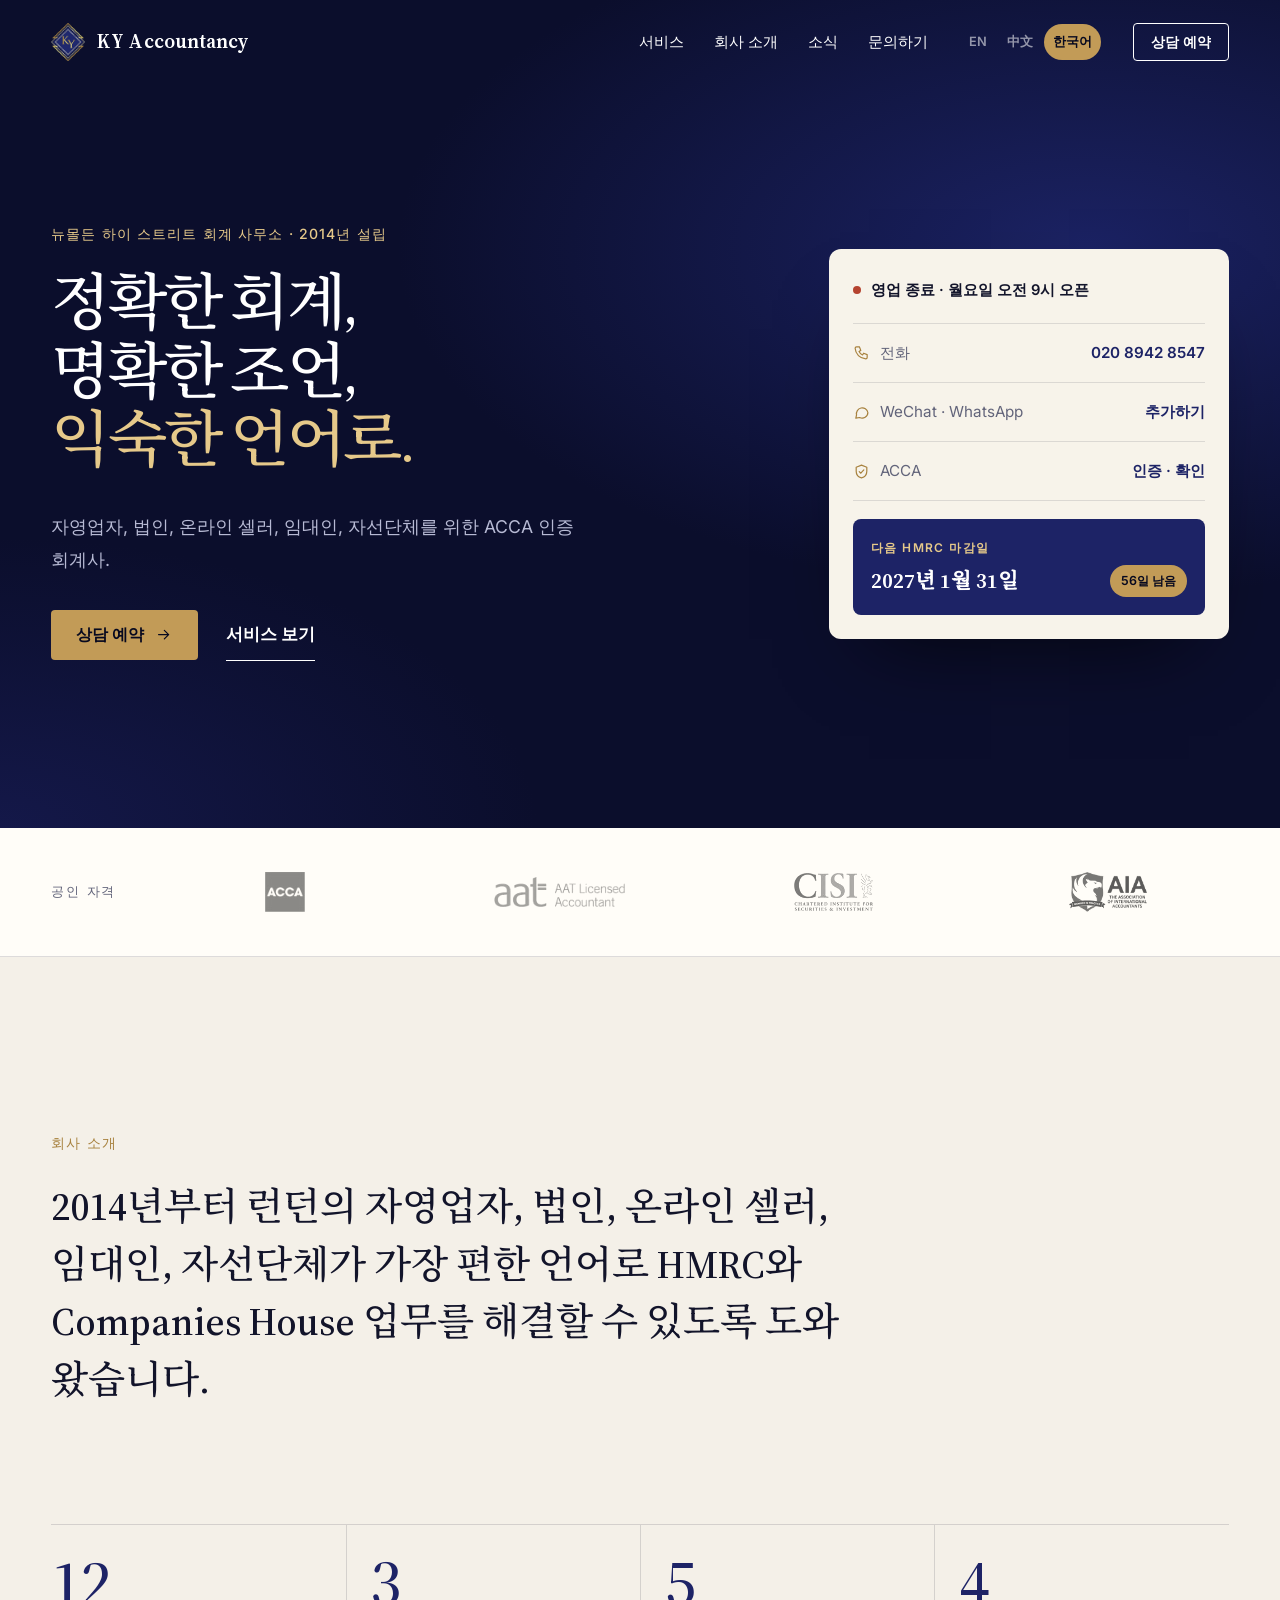
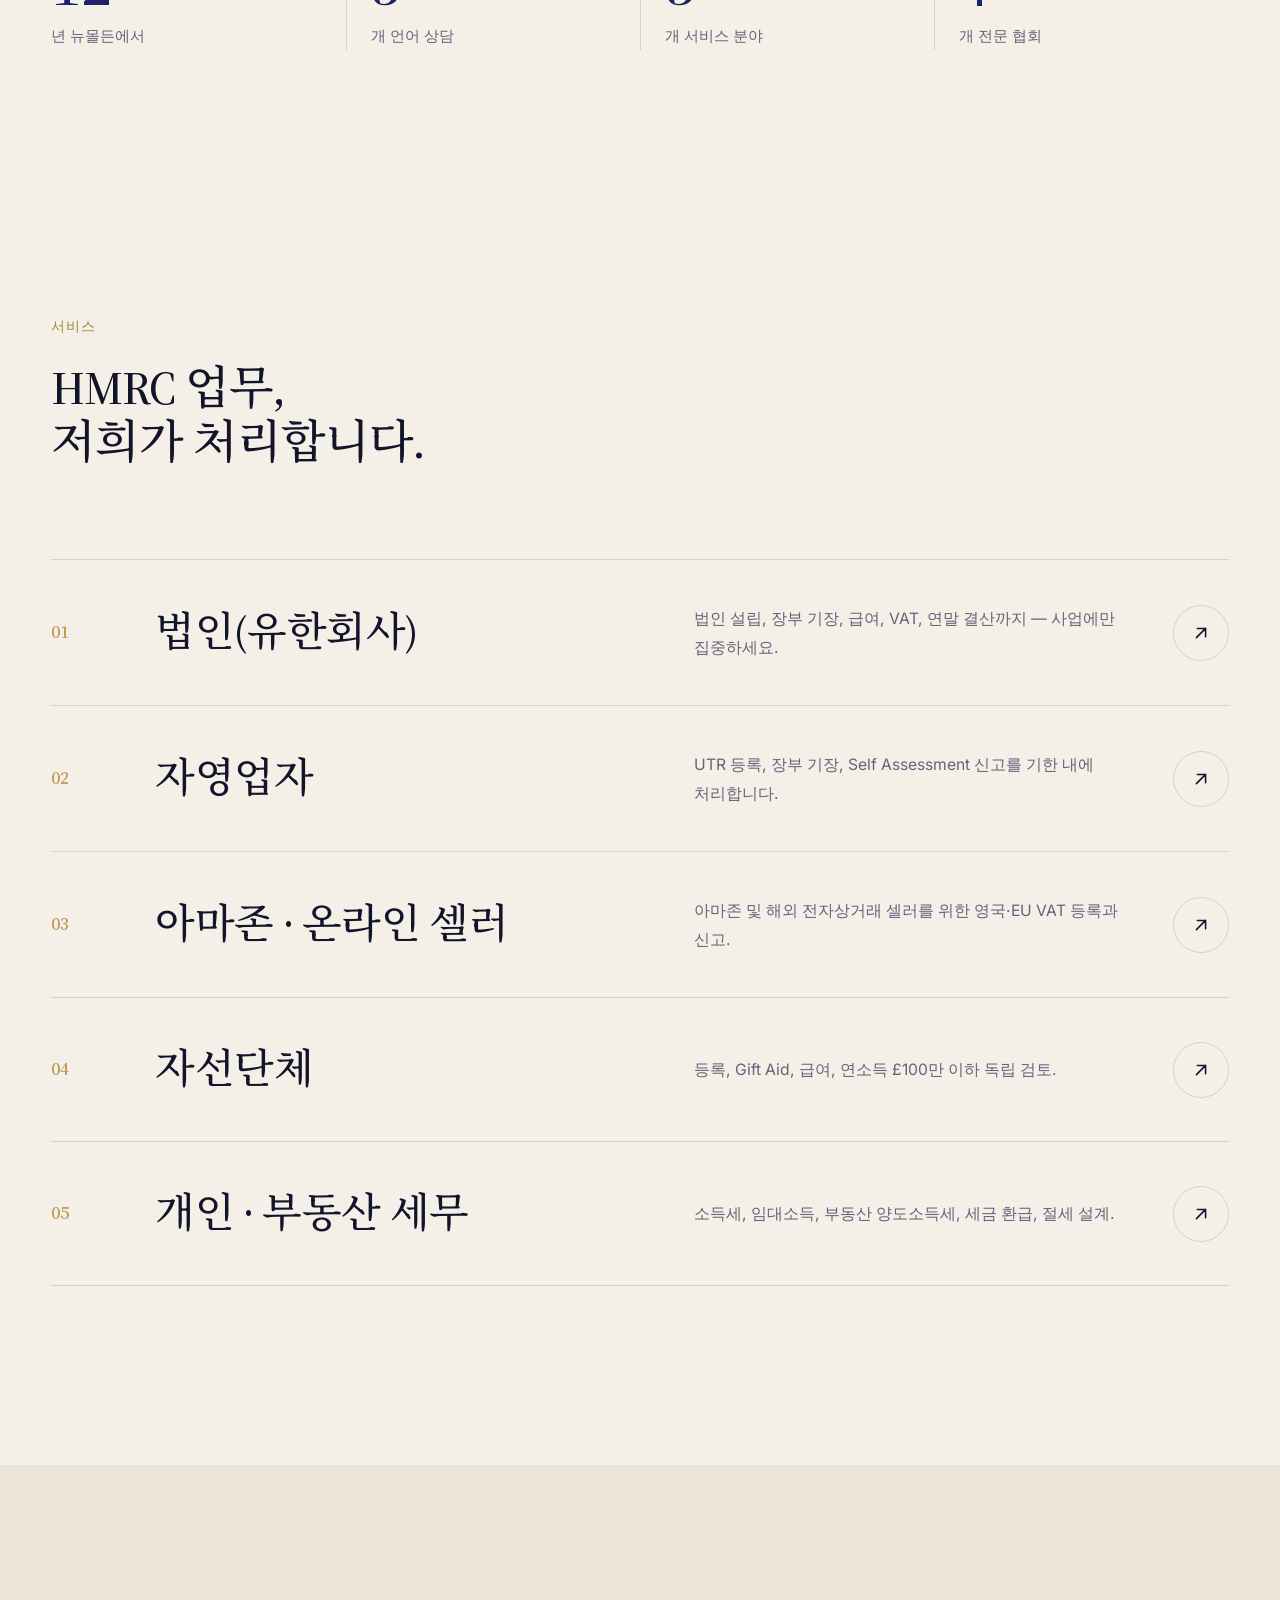
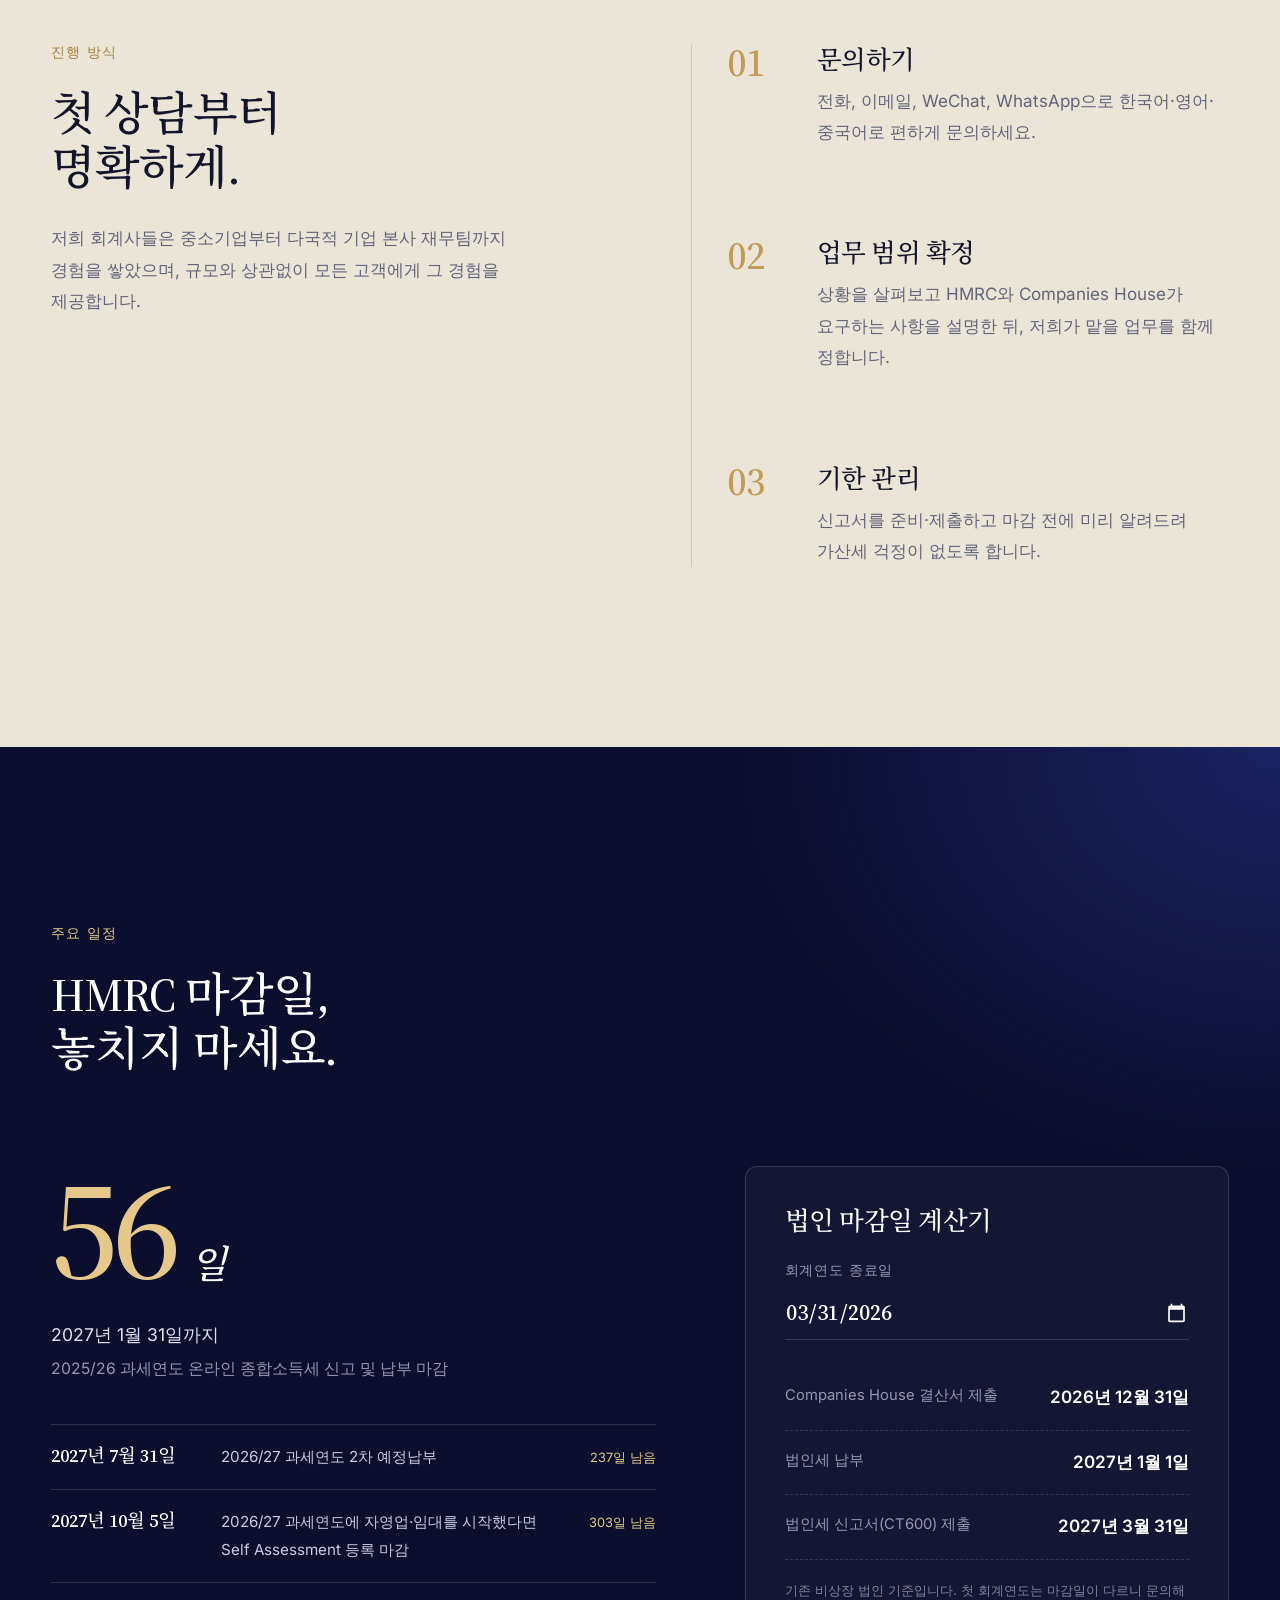
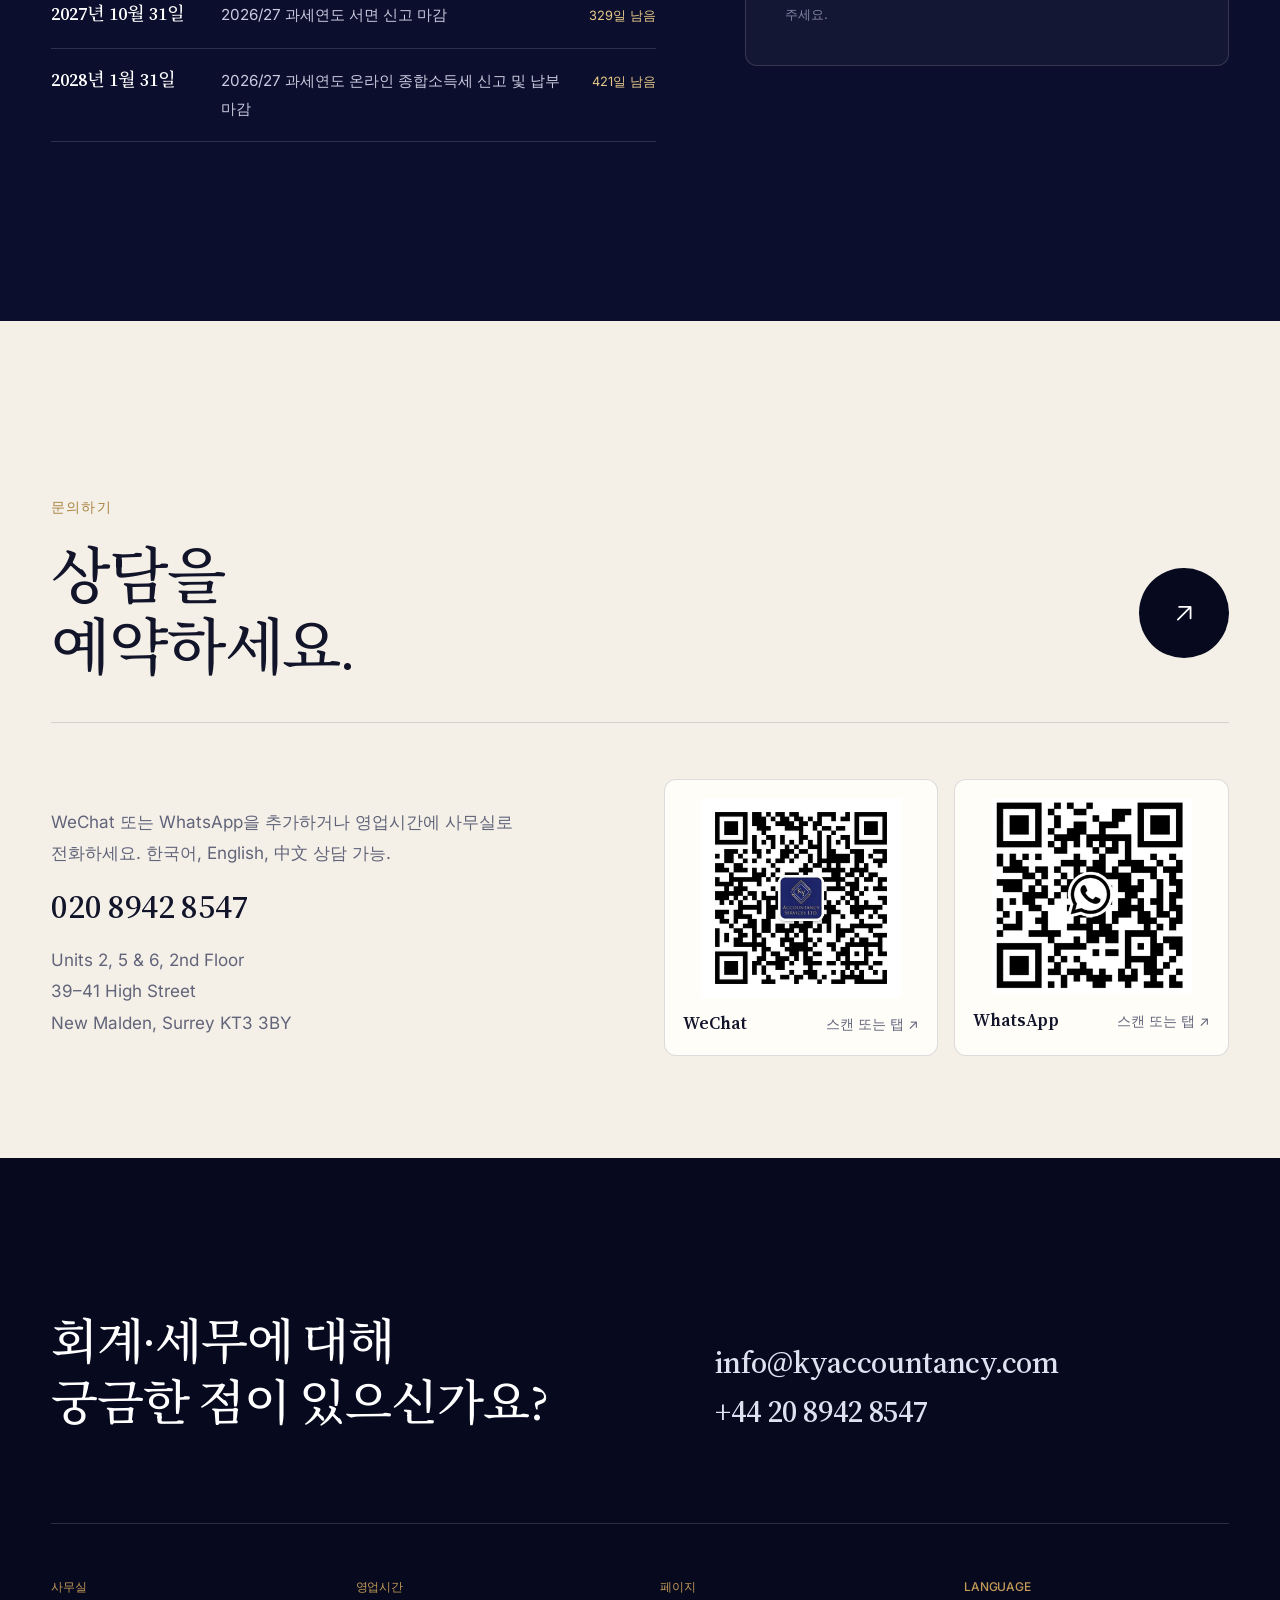
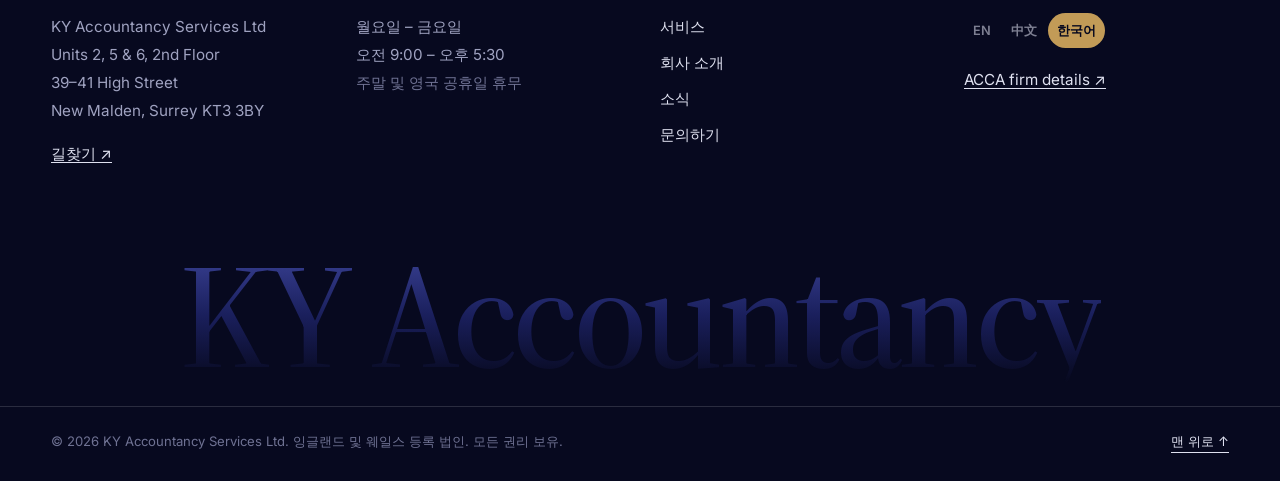
==== commit f1ffef94: "Tidy the accreditation logos and drop section numbers Trim the logo files (and whiten CISI's grey ba" ====
--- a/ko/index.html
+++ b/ko/index.html
@@ -18,7 +18,7 @@
 <link rel="apple-touch-icon" href="../assets/img/apple-touch-icon.jpg">
 <link rel="preload" href="../assets/fonts/source-serif.woff2" as="font" type="font/woff2" crossorigin>
 <link rel="preload" href="../assets/fonts/noto-serif-kr-500.woff2" as="font" type="font/woff2" crossorigin>
-<link rel="stylesheet" href="../assets/css/style.css?v=663c8429">
+<link rel="stylesheet" href="../assets/css/style.css?v=8e3d4c92">
 <script>document.documentElement.classList.add("js")</script>
 <script type="application/ld+json">{"@context": "https://schema.org", "@type": "AccountingService", "name": "KY Accountancy Services Ltd", "url": "https://www.kyaccountancy.com/", "telephone": "+44 20 8942 8547", "email": "info@kyaccountancy.com", "address": {"@type": "PostalAddress", "streetAddress": "Units 2, 5 & 6, 2nd Floor, 39-41 High Street", "addressLocality": "New Malden", "addressRegion": "Surrey", "postalCode": "KT3 3BY", "addressCountry": "GB"}, "openingHoursSpecification": [{"@type": "OpeningHoursSpecification", "dayOfWeek": ["Monday", "Tuesday", "Wednesday", "Thursday", "Friday"], "opens": "09:00", "closes": "17:30"}], "foundingDate": "2014", "knowsLanguage": ["en", "zh", "ko"]}</script>
 </head>
@@ -77,13 +77,13 @@
 <section class="accred-sec accred-top" aria-label="전문 자격">
   <div class="wrap accred-inner">
     <p class="accred-k">공인 자격</p>
-    <ul class="accred"><li><img src="../assets/img/acca.jpg" alt="ACCA" width="64" height="62" loading="lazy"></li><li><img src="../assets/img/aat.jpg" alt="AAT Licensed Accountant" width="146" height="40" loading="lazy"></li><li><img src="../assets/img/cisi.jpg" alt="CISI — Chartered Institute for Securities &amp; Investment" width="95" height="50" loading="lazy"></li><li><img src="../assets/img/aia.png" alt="AIA — Member in Practice" width="92" height="55" loading="lazy"></li></ul>
+    <ul class="accred"><li class="ac-acca"><img src="../assets/img/acca.jpg" alt="ACCA" width="96" height="96" loading="lazy"></li><li class="ac-aat"><img src="../assets/img/aat.jpg" alt="AAT Licensed Accountant" width="317" height="73" loading="lazy"></li><li class="ac-cisi"><img src="../assets/img/cisi.jpg" alt="CISI — Chartered Institute for Securities &amp; Investment" width="154" height="74" loading="lazy"></li><li class="ac-aia"><img src="../assets/img/aia.png" alt="AIA — Member in Practice" width="127" height="65" loading="lazy"></li></ul>
   </div>
 </section>
 
 <section class="section statement-sec" id="intro">
   <div class="wrap">
-    <p class="label"><span class="label-n">(01)</span>회사 소개</p>
+    <p class="label">회사 소개</p>
     <p class="statement">2014년부터 런던의 자영업자, 법인, 온라인 셀러, 임대인, 자선단체가 가장 편한 언어로 HMRC와 Companies House 업무를 해결할 수 있도록 도와 왔습니다.</p>
     <ul class="stats"><li><span class="stat-n" data-since="2014">12</span><span class="stat-l">년 뉴몰든에서</span></li><li><span class="stat-n" data-count="3">3</span><span class="stat-l">개 언어 상담</span></li><li><span class="stat-n" data-count="5">5</span><span class="stat-l">개 서비스 분야</span></li><li><span class="stat-n" data-count="4">4</span><span class="stat-l">개 전문 협회</span></li></ul>
   </div>
@@ -92,7 +92,7 @@
 <section class="section services-sec">
   <div class="wrap">
     <div class="sec-head">
-      <p class="label"><span class="label-n">(02)</span>서비스</p>
+      <p class="label">서비스</p>
       <h2 class="h-xl split"><span class="line"><span>HMRC 업무,</span></span><span class="line"><span>저희가 처리합니다.</span></span></h2>
     </div>
     <ol class="svc-rows">
@@ -132,7 +132,7 @@
 <section class="section process-sec">
   <div class="wrap process-grid">
     <div class="process-sticky">
-      <p class="label"><span class="label-n">(03)</span>진행 방식</p>
+      <p class="label">진행 방식</p>
       <h2 class="h-xl split"><span class="line"><span>첫 상담부터</span></span><span class="line"><span>명확하게.</span></span></h2>
       <p class="muted reveal-up">저희 회계사들은 중소기업부터 다국적 기업 본사 재무팀까지 경험을 쌓았으며, 규모와 상관없이 모든 고객에게 그 경험을 제공합니다.</p>
     </div>
@@ -143,7 +143,7 @@
 <section class="section dark dates-sec" id="key-dates">
   <div class="wrap">
     <div class="sec-head">
-      <p class="label"><span class="label-n">(04)</span>주요 일정</p>
+      <p class="label">주요 일정</p>
       <h2 class="h-xl split"><span class="line"><span>HMRC 마감일,</span></span><span class="line"><span>놓치지 마세요.</span></span></h2>
     </div>
     <div class="dates-grid">
@@ -173,7 +173,7 @@
 
 <section class="section cta-sec">
   <div class="wrap">
-    <p class="label"><span class="label-n">(05)</span>문의하기</p>
+    <p class="label">문의하기</p>
     <a class="giant-cta" href="contact.html">
       <span class="giant-cta-t split"><span class="line"><span>상담을</span></span><span class="line"><span>예약하세요.</span></span></span>
       <span class="giant-cta-c"><svg viewBox="0 0 24 24" aria-hidden="true"><path d="M7 17 17 7M8 7h9v9"/></svg></span>
--- a/assets/css/style.css
+++ b/assets/css/style.css
@@ -69,10 +69,9 @@
 em { font-style: italic; color: var(--gold-2); }
 :lang(zh) em, :lang(ko) em { font-style: normal; }
 
-.label { display: flex; gap: 14px; align-items: baseline; font: 500 .8rem/1 var(--sans); letter-spacing: .14em; text-transform: uppercase; color: var(--muted); margin: 0 0 28px; }
+.label { display: flex; gap: 14px; align-items: baseline; font: 500 .8rem/1 var(--sans); letter-spacing: .14em; text-transform: uppercase; color: #a8823f; margin: 0 0 28px; }
 :lang(zh) .label, :lang(ko) .label { letter-spacing: .08em; font-size: .88rem; }
-.label-n { font-family: var(--display); font-size: 1.05rem; letter-spacing: 0; color: var(--gold); text-transform: none; }
-.dark .label { color: #8f92b2; }
+.dark .label { color: var(--gold-2); }
 
 /* ---------- reveal (only when JS is running) */
 .split .line { display: block; overflow: hidden; padding-bottom: .1em; margin-bottom: -.1em; }
@@ -265,11 +264,13 @@
 .dark .fine { color: #7e81a0; }
 
 /* accreditations */
-.accred-sec { padding: 44px 0; border-bottom: 1px solid var(--line); background: var(--white); }
+.accred-sec { padding: 36px 0; border-bottom: 1px solid var(--line); background: var(--white); }
 .accred-inner { display: flex; align-items: center; gap: 48px; }
 .accred-k { margin: 0; font-size: .8rem; letter-spacing: .14em; text-transform: uppercase; color: var(--muted); white-space: nowrap; }
-.accred { list-style: none; margin: 0; padding: 0; display: flex; flex: 1; flex-wrap: wrap; align-items: center; justify-content: space-between; gap: 28px 48px; }
-.accred img { height: 44px; width: auto; mix-blend-mode: multiply; filter: grayscale(1) contrast(1.1); opacity: .6; transition: filter .3s, opacity .3s; }
+.accred { list-style: none; margin: 0; padding: 0; flex: 1; display: grid; grid-template-columns: repeat(4, 1fr); align-items: center; justify-items: center; gap: 24px 32px; }
+.accred li { display: grid; place-items: center; height: 56px; }
+.accred img { width: auto; mix-blend-mode: multiply; filter: grayscale(1) contrast(1.1); opacity: .65; transition: filter .3s, opacity .3s; }
+.ac-acca img { height: 40px; } .ac-aat img { height: 30px; } .ac-cisi img { height: 38px; } .ac-aia img { height: 40px; }
 .accred li:hover img { filter: none; opacity: 1; }
 .accred-light { margin-top: 48px; background: var(--white); border-radius: var(--r-lg); padding: 32px; }
 .accred-light .accred img { filter: none; opacity: 1; }
@@ -413,6 +414,7 @@
   .value h3 { margin-top: 16px; }
   .svc-layout { grid-template-columns: minmax(0, 1fr); padding-top: 0; gap: 0; }
   .svc-layout > * { min-width: 0; max-width: 100%; }
+  .svc-layout > .toc { max-width: none; }
   .toc ul { max-width: 100vw; }
   .toc { position: sticky; top: 84px; z-index: 5; margin: 0 calc(var(--gutter) * -1) 56px; background: var(--paper); border-bottom: 1px solid var(--line); }
   .toc ul { display: flex; overflow-x: auto; gap: 0; padding: 0 var(--gutter); scrollbar-width: none; }
@@ -421,8 +423,9 @@
   .news-item { grid-template-columns: 1fr; gap: 16px; }
   .news-meta { flex-direction: row; align-items: center; }
   .footer-grid { grid-template-columns: 1fr 1fr; }
-  .accred-inner { flex-direction: column; align-items: flex-start; gap: 24px; }
-  .accred { justify-content: flex-start; }
+  .accred-inner { flex-direction: column; align-items: stretch; gap: 20px; }
+  .accred-k { text-align: center; }
+  .accred { width: 100%; grid-template-columns: repeat(2, 1fr); gap: 20px 16px; }
   .two-col { margin-left: 0; gap: 0; }
 }
 @media (max-width: 640px) {
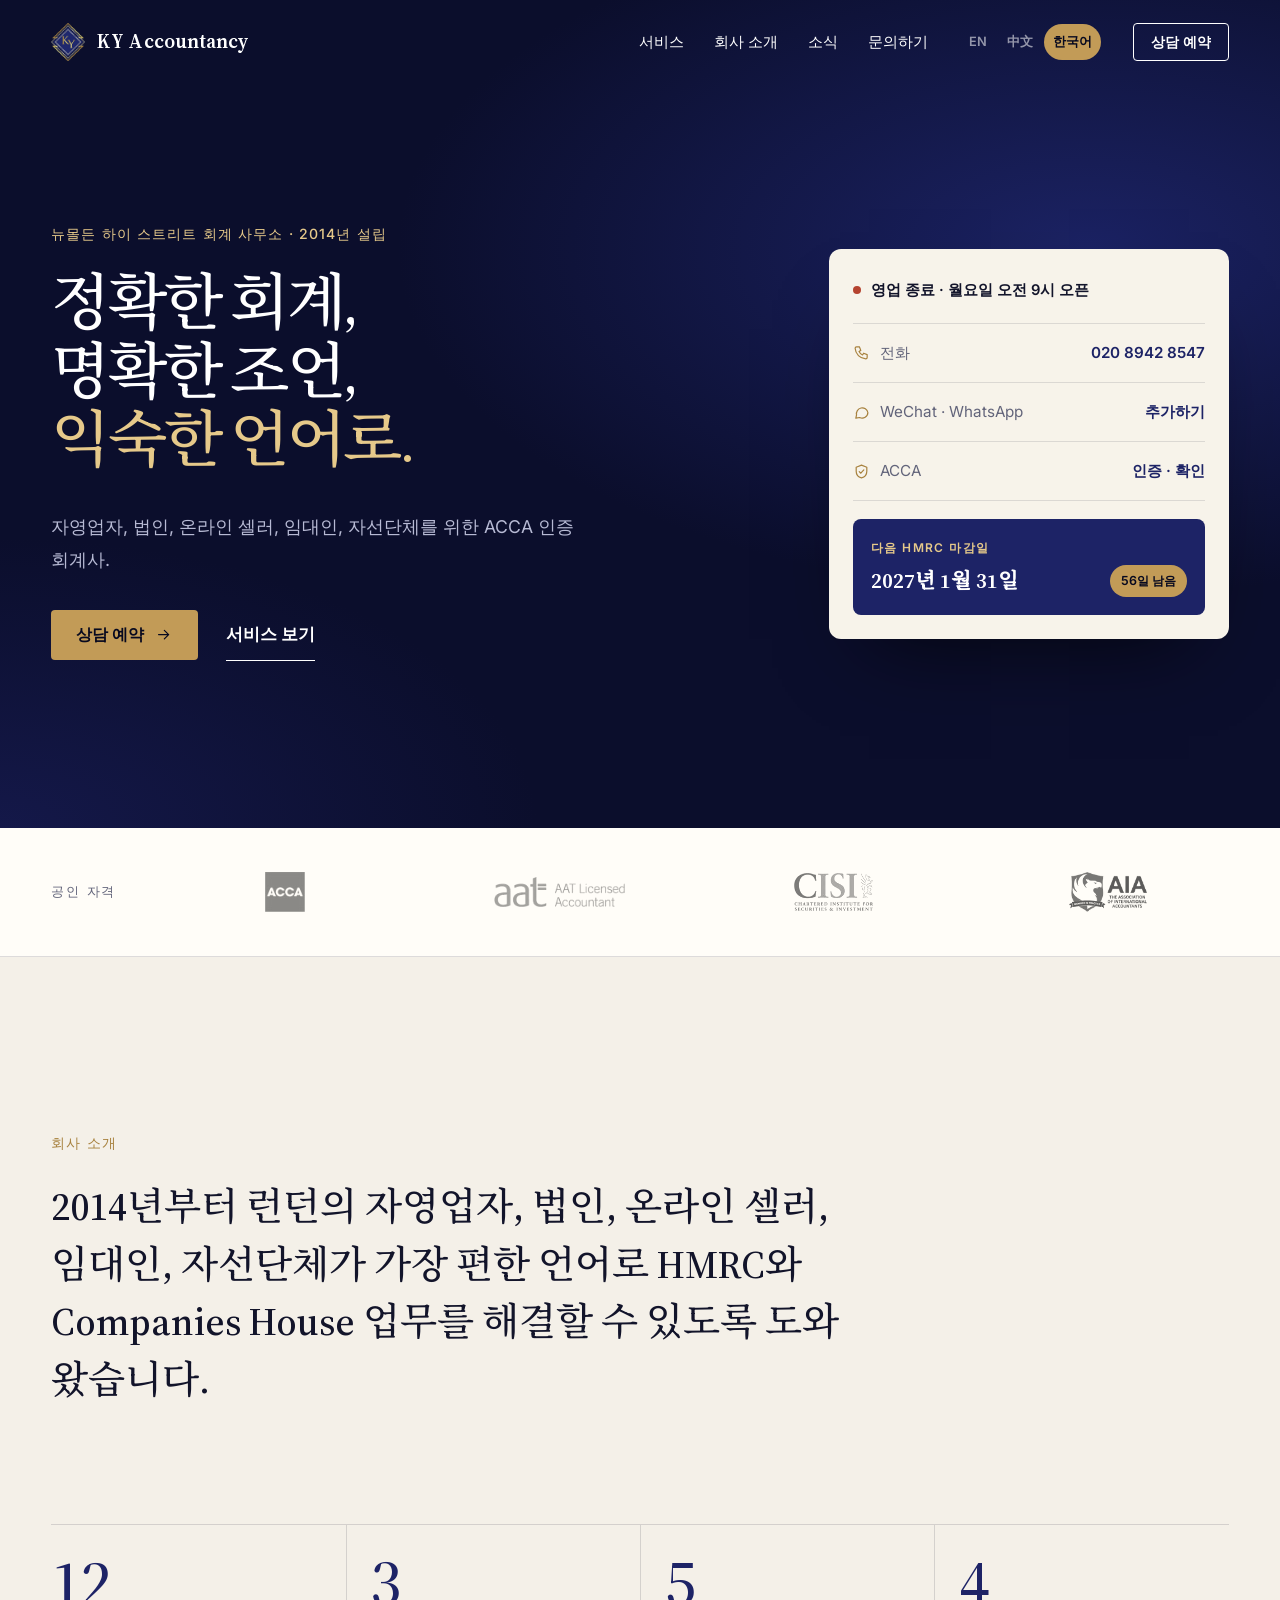
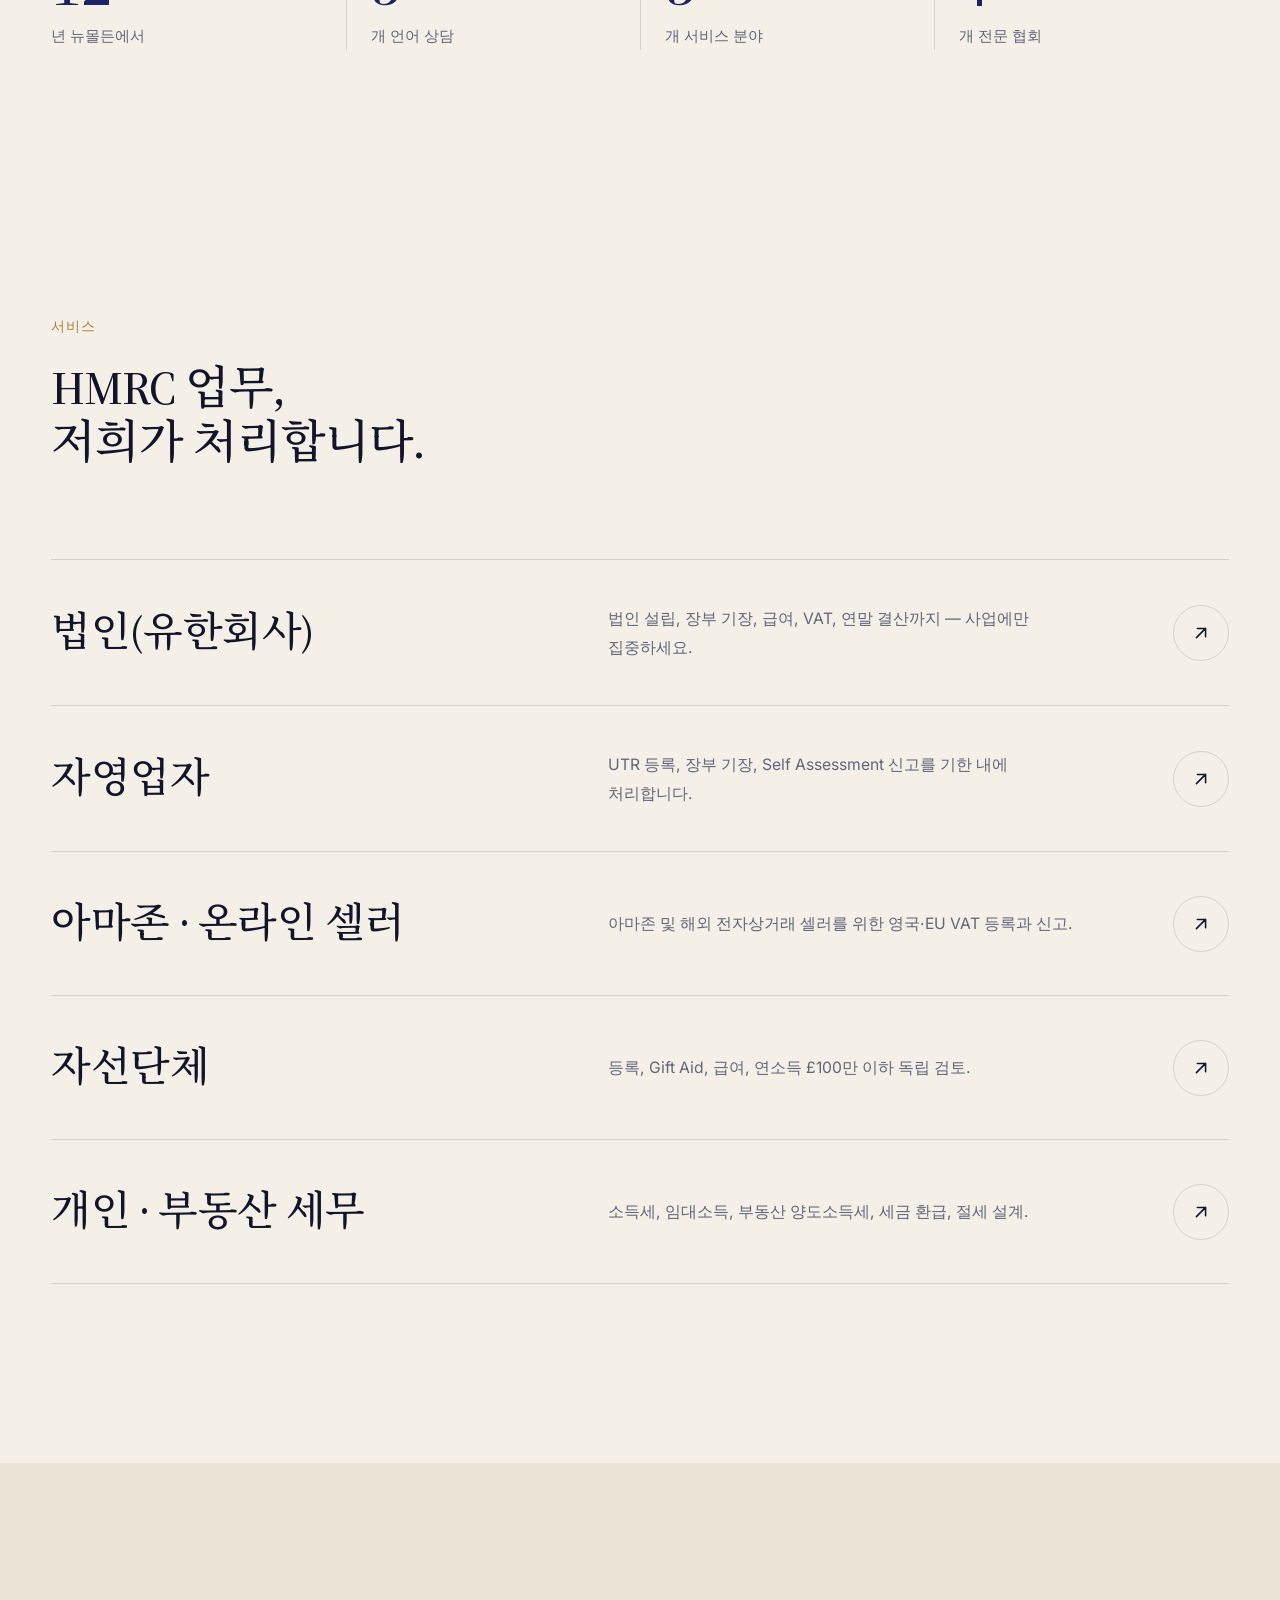
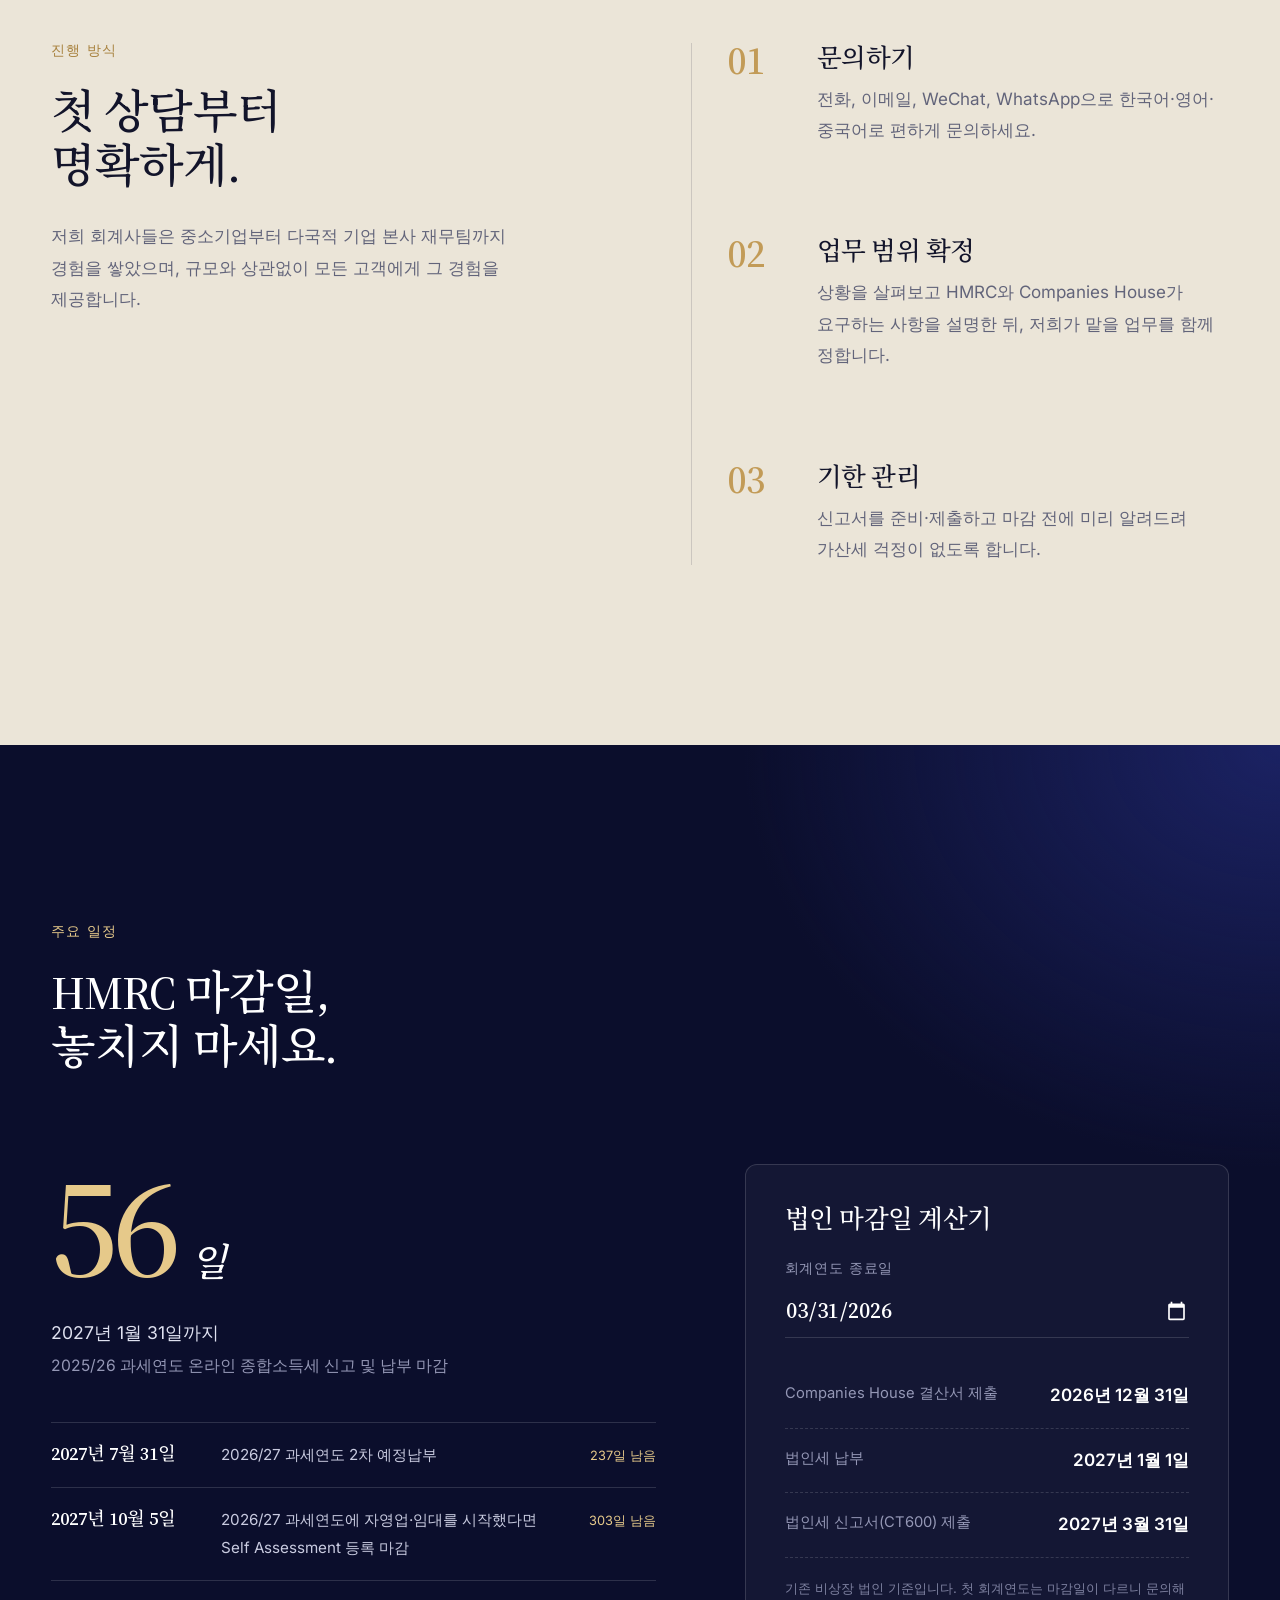
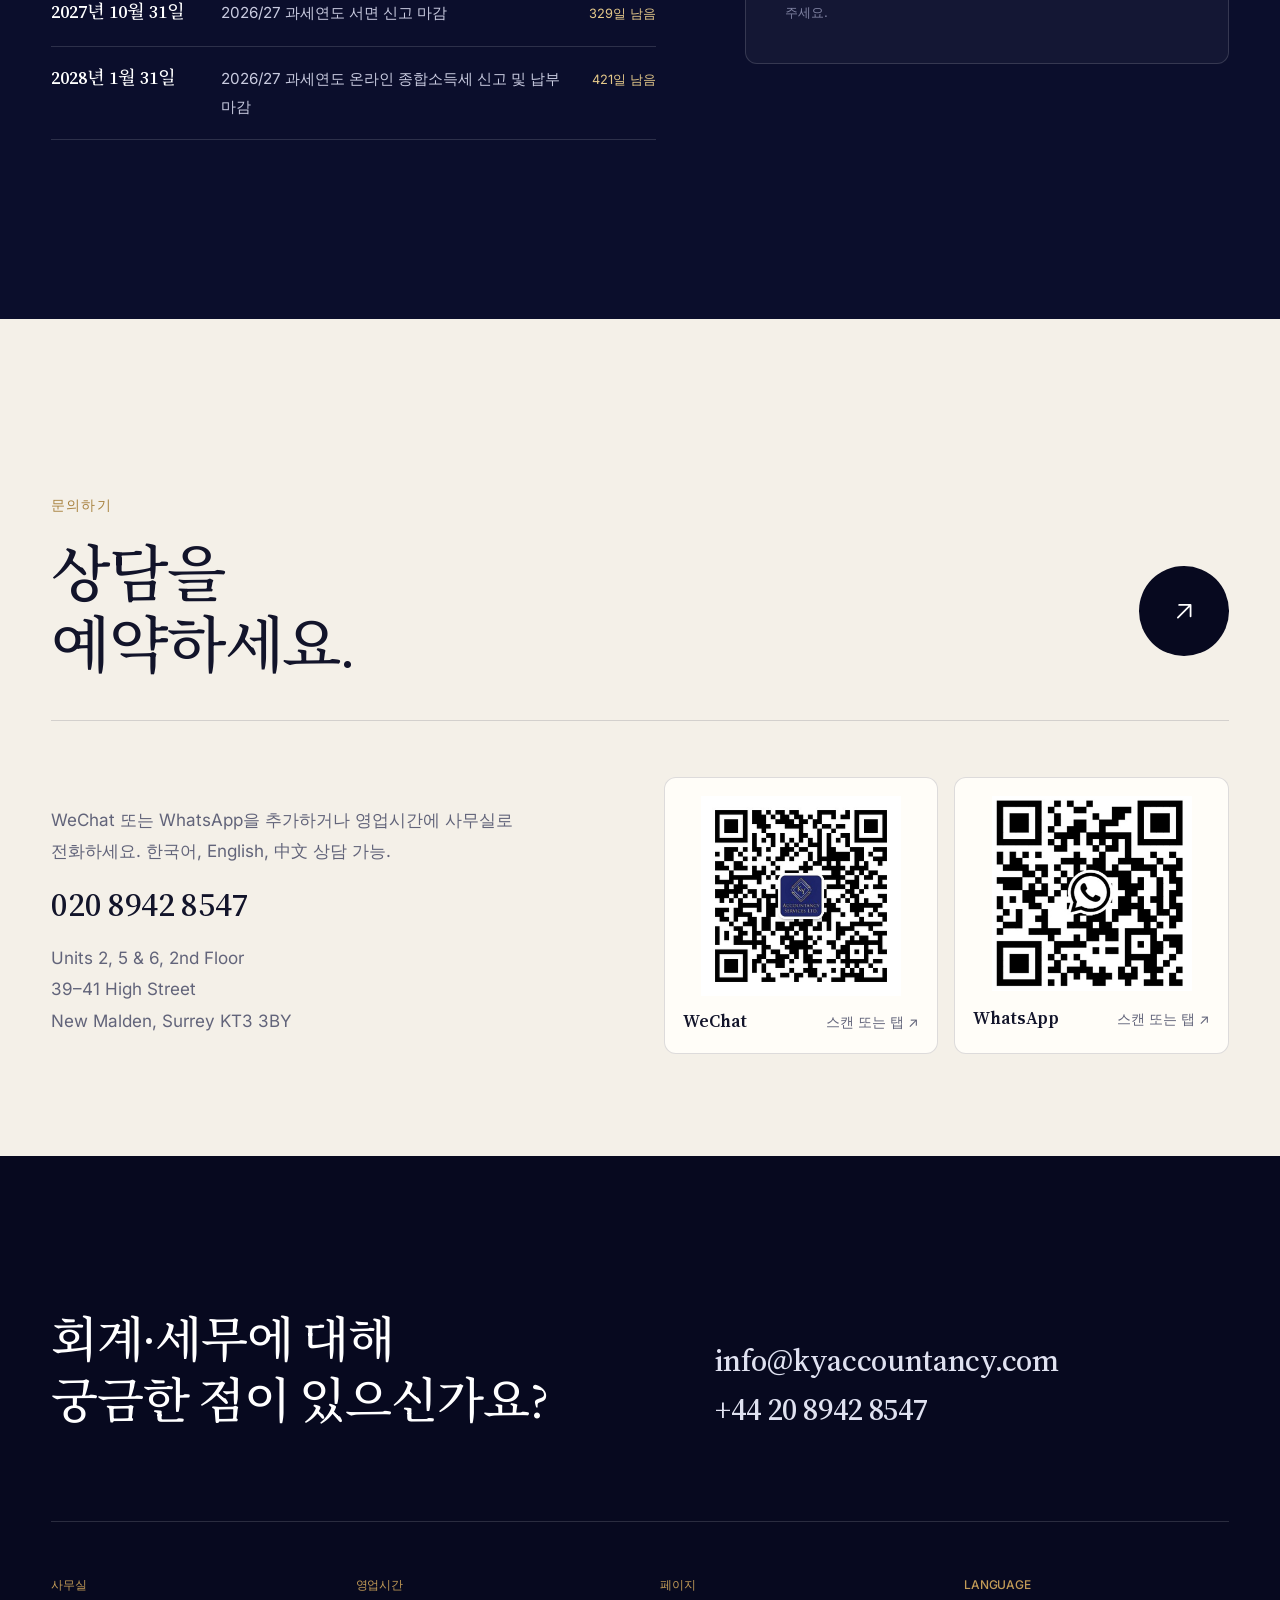
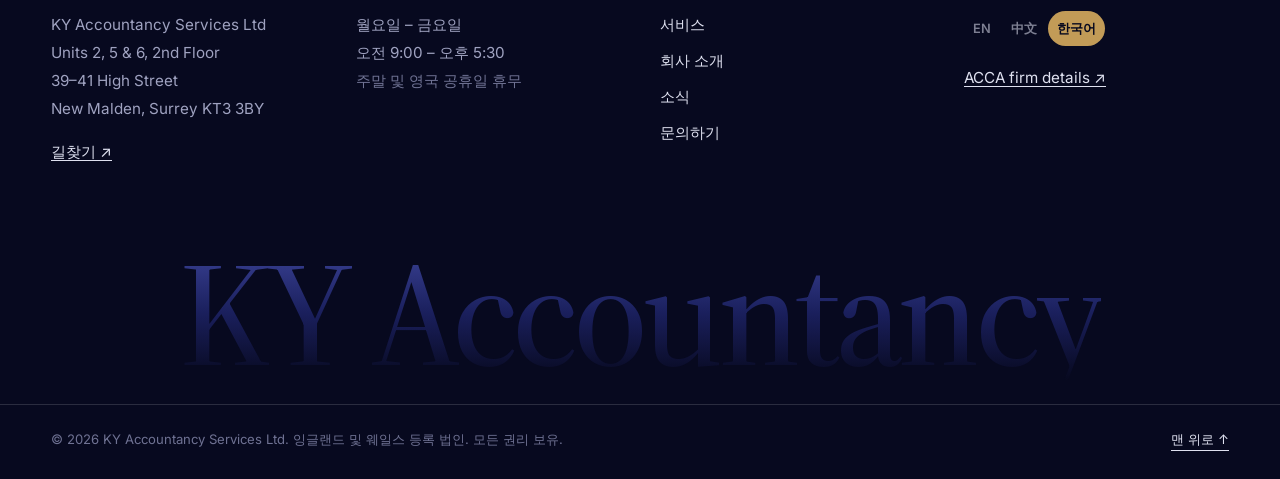
==== commit 86a8d79b: "Keep numbers only where there is a sequence Remove the 01-05 numbers from the home service list, the" ====
--- a/ko/index.html
+++ b/ko/index.html
@@ -18,7 +18,7 @@
 <link rel="apple-touch-icon" href="../assets/img/apple-touch-icon.jpg">
 <link rel="preload" href="../assets/fonts/source-serif.woff2" as="font" type="font/woff2" crossorigin>
 <link rel="preload" href="../assets/fonts/noto-serif-kr-500.woff2" as="font" type="font/woff2" crossorigin>
-<link rel="stylesheet" href="../assets/css/style.css?v=8e3d4c92">
+<link rel="stylesheet" href="../assets/css/style.css?v=d286dd79">
 <script>document.documentElement.classList.add("js")</script>
 <script type="application/ld+json">{"@context": "https://schema.org", "@type": "AccountingService", "name": "KY Accountancy Services Ltd", "url": "https://www.kyaccountancy.com/", "telephone": "+44 20 8942 8547", "email": "info@kyaccountancy.com", "address": {"@type": "PostalAddress", "streetAddress": "Units 2, 5 & 6, 2nd Floor, 39-41 High Street", "addressLocality": "New Malden", "addressRegion": "Surrey", "postalCode": "KT3 3BY", "addressCountry": "GB"}, "openingHoursSpecification": [{"@type": "OpeningHoursSpecification", "dayOfWeek": ["Monday", "Tuesday", "Wednesday", "Thursday", "Friday"], "opens": "09:00", "closes": "17:30"}], "foundingDate": "2014", "knowsLanguage": ["en", "zh", "ko"]}</script>
 </head>
@@ -97,31 +97,26 @@
     </div>
     <ol class="svc-rows">
       <li><a href="services.html#limited-company" class="svc-row">
-        <span class="svc-n">01</span>
         <span class="svc-t">법인(유한회사)</span>
         <span class="svc-d">법인 설립, 장부 기장, 급여, VAT, 연말 결산까지 — 사업에만 집중하세요.</span>
         <span class="svc-a"><svg viewBox="0 0 24 24" aria-hidden="true"><path d="M7 17 17 7M8 7h9v9"/></svg></span>
       </a></li>
       <li><a href="services.html#self-employed" class="svc-row">
-        <span class="svc-n">02</span>
         <span class="svc-t">자영업자</span>
         <span class="svc-d">UTR 등록, 장부 기장, Self Assessment 신고를 기한 내에 처리합니다.</span>
         <span class="svc-a"><svg viewBox="0 0 24 24" aria-hidden="true"><path d="M7 17 17 7M8 7h9v9"/></svg></span>
       </a></li>
       <li><a href="services.html#online-sellers" class="svc-row">
-        <span class="svc-n">03</span>
         <span class="svc-t">아마존 · 온라인 셀러</span>
         <span class="svc-d">아마존 및 해외 전자상거래 셀러를 위한 영국·EU VAT 등록과 신고.</span>
         <span class="svc-a"><svg viewBox="0 0 24 24" aria-hidden="true"><path d="M7 17 17 7M8 7h9v9"/></svg></span>
       </a></li>
       <li><a href="services.html#charities" class="svc-row">
-        <span class="svc-n">04</span>
         <span class="svc-t">자선단체</span>
         <span class="svc-d">등록, Gift Aid, 급여, 연소득 £100만 이하 독립 검토.</span>
         <span class="svc-a"><svg viewBox="0 0 24 24" aria-hidden="true"><path d="M7 17 17 7M8 7h9v9"/></svg></span>
       </a></li>
       <li><a href="services.html#personal-tax" class="svc-row">
-        <span class="svc-n">05</span>
         <span class="svc-t">개인 · 부동산 세무</span>
         <span class="svc-d">소득세, 임대소득, 부동산 양도소득세, 세금 환급, 절세 설계.</span>
         <span class="svc-a"><svg viewBox="0 0 24 24" aria-hidden="true"><path d="M7 17 17 7M8 7h9v9"/></svg></span>
--- a/assets/css/style.css
+++ b/assets/css/style.css
@@ -211,9 +211,8 @@
 
 /* services index */
 .svc-rows { list-style: none; padding: 0; margin: 0; border-top: 1px solid var(--line); }
-.svc-row { position: relative; display: grid; grid-template-columns: 80px 1.15fr 1fr 64px; gap: 24px; align-items: center; padding: clamp(26px, 3.4vw, 44px) 0; border-bottom: 1px solid var(--line); text-decoration: none; isolation: isolate; transition: color .6s var(--ease); }
+.svc-row { position: relative; display: grid; grid-template-columns: 1fr 1fr 64px; gap: 24px; align-items: center; padding: clamp(26px, 3.4vw, 44px) 0; border-bottom: 1px solid var(--line); text-decoration: none; isolation: isolate; transition: color .6s var(--ease); }
 .svc-row::before { content: ""; position: absolute; inset: 0 calc(var(--gutter) * -1); z-index: -1; background: var(--paper-2); transform: scaleY(0); transition: transform .4s var(--ease); }
-.svc-n { font: 400 1.1rem/1 var(--display); color: var(--gold); }
 .svc-t { font: 500 clamp(1.5rem, 2.5vw, 2.2rem)/1.15 var(--display); letter-spacing: -.01em; transition: color .4s; }
 :lang(zh) .svc-t, :lang(ko) .svc-t { font-size: clamp(1.7rem, 3.2vw, 2.8rem); font-weight: 500; line-height: 1.25; }
 .svc-d { color: var(--muted); font-size: .98rem; max-width: 30em; transition: color .6s var(--ease); }
@@ -307,10 +306,8 @@
 .toc { position: sticky; top: 120px; align-self: start; }
 .toc ul { list-style: none; margin: 0; padding: 0; display: grid; gap: 2px; }
 .toc a { display: flex; gap: 14px; align-items: baseline; padding: 10px 0; text-decoration: none; color: var(--muted); font-weight: 500; transition: color .4s, transform .5s var(--ease); }
-.toc a span { font: 400 .95rem/1 var(--display); color: var(--gold); }
 .toc a:hover, .toc a.is-active { color: var(--text); transform: translateX(8px); }
-.svc-section { position: relative; padding-bottom: clamp(80px, 10vw, 140px); }
-.svc-big-n { display: block; font: 400 clamp(1.4rem, 2vw, 1.8rem)/1 var(--display); color: var(--gold); margin-bottom: 14px; padding-top: 22px; border-top: 1px solid var(--line); }
+.svc-section { border-top: 1px solid var(--line); padding-top: 36px; position: relative; padding-bottom: clamp(80px, 10vw, 140px); }
 .svc-intro { font-size: 1.2rem; max-width: 36em; color: #33364d; }
 .list-h { font: 500 .78rem/1 var(--sans); letter-spacing: .14em; text-transform: uppercase; color: var(--muted); margin: 44px 0 0; }
 .check-list { list-style: none; padding: 0; margin: 0; display: grid; grid-template-columns: 1fr 1fr; column-gap: 40px; }
@@ -327,8 +324,7 @@
 .values { list-style: none; padding: 0; margin: 0; display: grid; grid-template-columns: repeat(3, 1fr); border-top: 1px solid var(--line); }
 .value { padding: 36px 32px 0 0; }
 .value + .value { padding-left: 32px; border-left: 1px solid var(--line); }
-.value-n { font: italic 400 1.2rem/1 var(--display); color: var(--gold); }
-.value h3 { font-size: clamp(1.5rem, 2.2vw, 2rem); margin-top: 40px; }
+.value h3 { font-size: clamp(1.5rem, 2.2vw, 2rem); margin-top: 0; }
 .value p { color: var(--muted); margin: 0; }
 .acca-grid, .careers-grid, .visit-grid { display: grid; grid-template-columns: 1fr 1fr; gap: clamp(48px, 7vw, 120px); align-items: end; }
 .acca-grid p, .careers-grid p { font-size: 1.1rem; }
@@ -403,15 +399,14 @@
   .hero-card { max-width: 480px; }
   .process-grid, .dates-grid, .cta-grid, .footer-top, .acca-grid, .careers-grid, .visit-grid, .contact-grid, .two-col { grid-template-columns: 1fr; }
   .process-sticky { position: static; }
-  .svc-row { grid-template-columns: 40px 1fr 44px; gap: 8px 16px; }
-  .svc-d { grid-column: 2; grid-row: 2; }
-  .svc-a { grid-row: 1 / span 2; grid-column: 3; width: 44px; height: 44px; }
+  .svc-row { grid-template-columns: 1fr 44px; gap: 8px 16px; }
+  .svc-d { grid-column: 1; grid-row: 2; }
+  .svc-a { grid-row: 1 / span 2; grid-column: 2; width: 44px; height: 44px; }
   .stats { grid-template-columns: 1fr 1fr; }
   .stats li:nth-child(3) { padding-left: 0; border-left: 0; }
   .stats li:nth-child(n+3) { border-top: 1px solid var(--line); margin-top: 28px; }
   .values { grid-template-columns: 1fr; }
   .value, .value + .value { padding: 32px 0; border-left: 0; border-bottom: 1px solid var(--line); }
-  .value h3 { margin-top: 16px; }
   .svc-layout { grid-template-columns: minmax(0, 1fr); padding-top: 0; gap: 0; }
   .svc-layout > * { min-width: 0; max-width: 100%; }
   .svc-layout > .toc { max-width: none; }
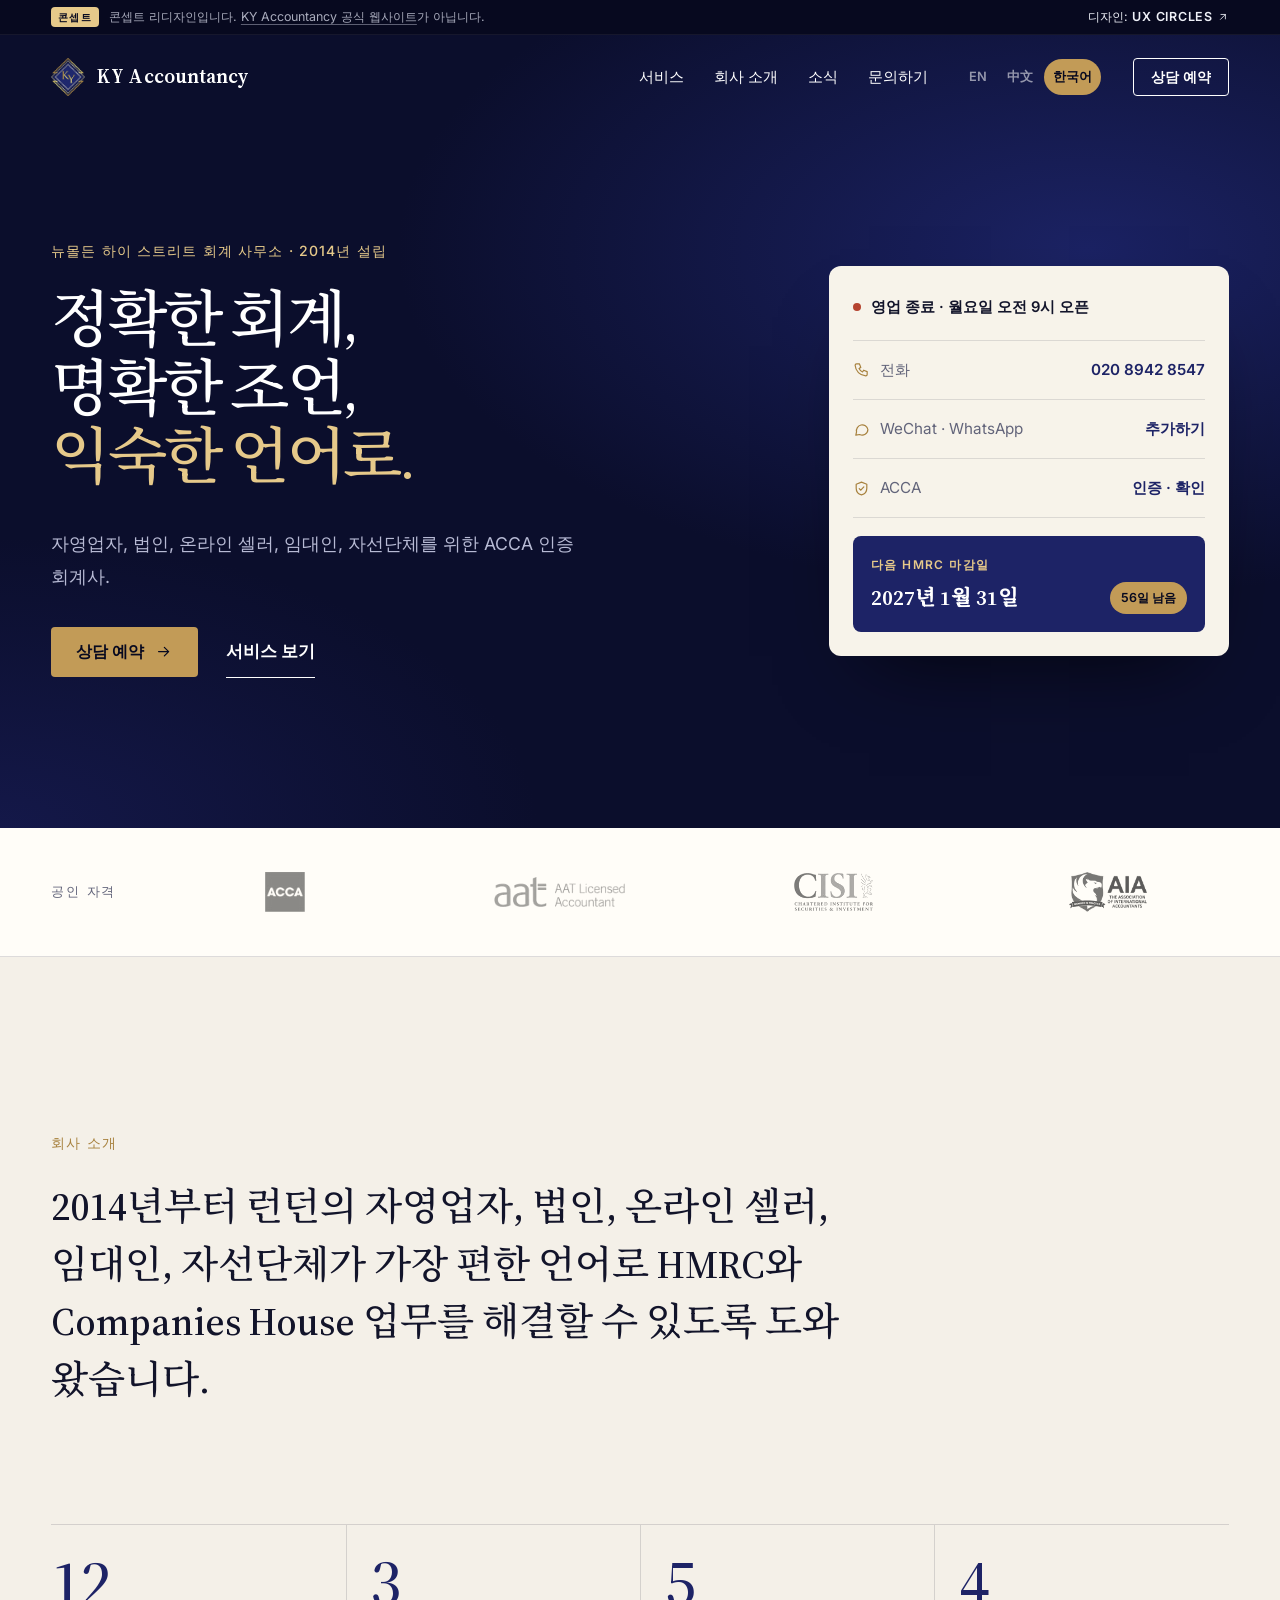
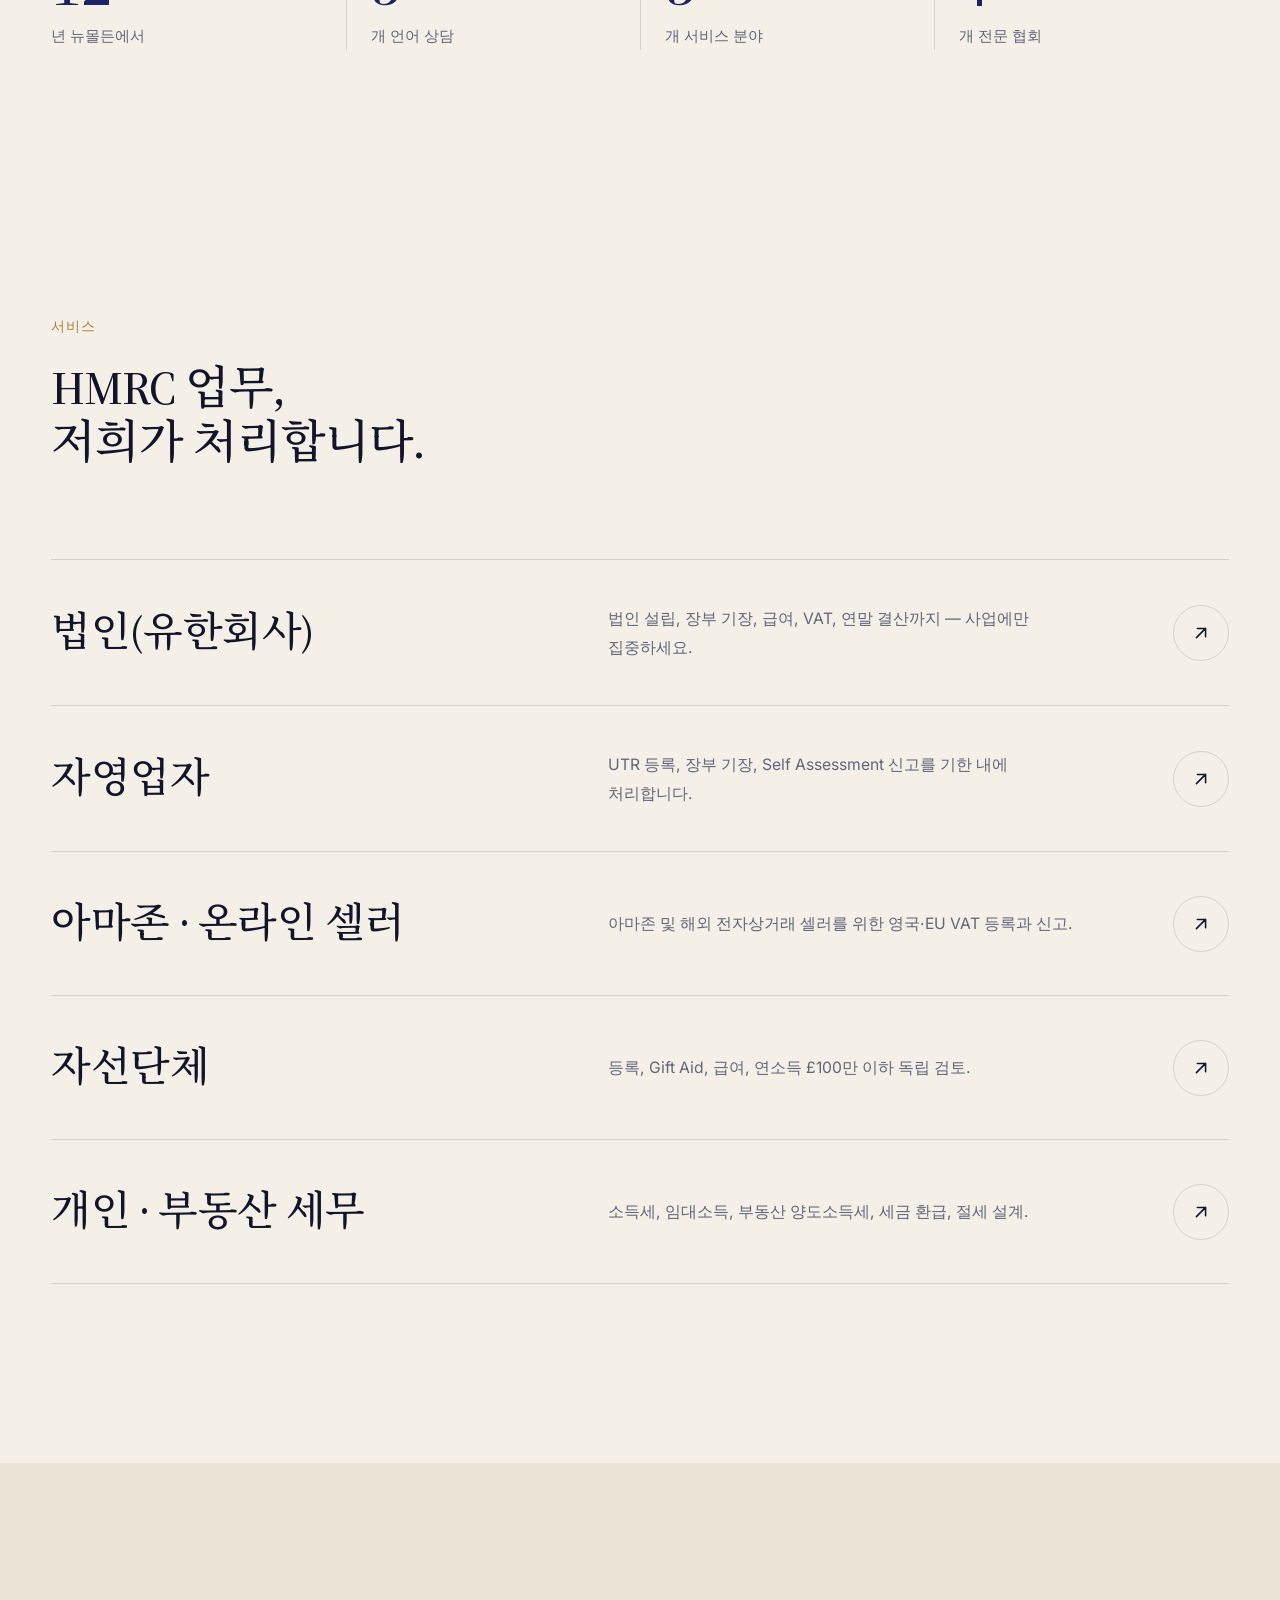
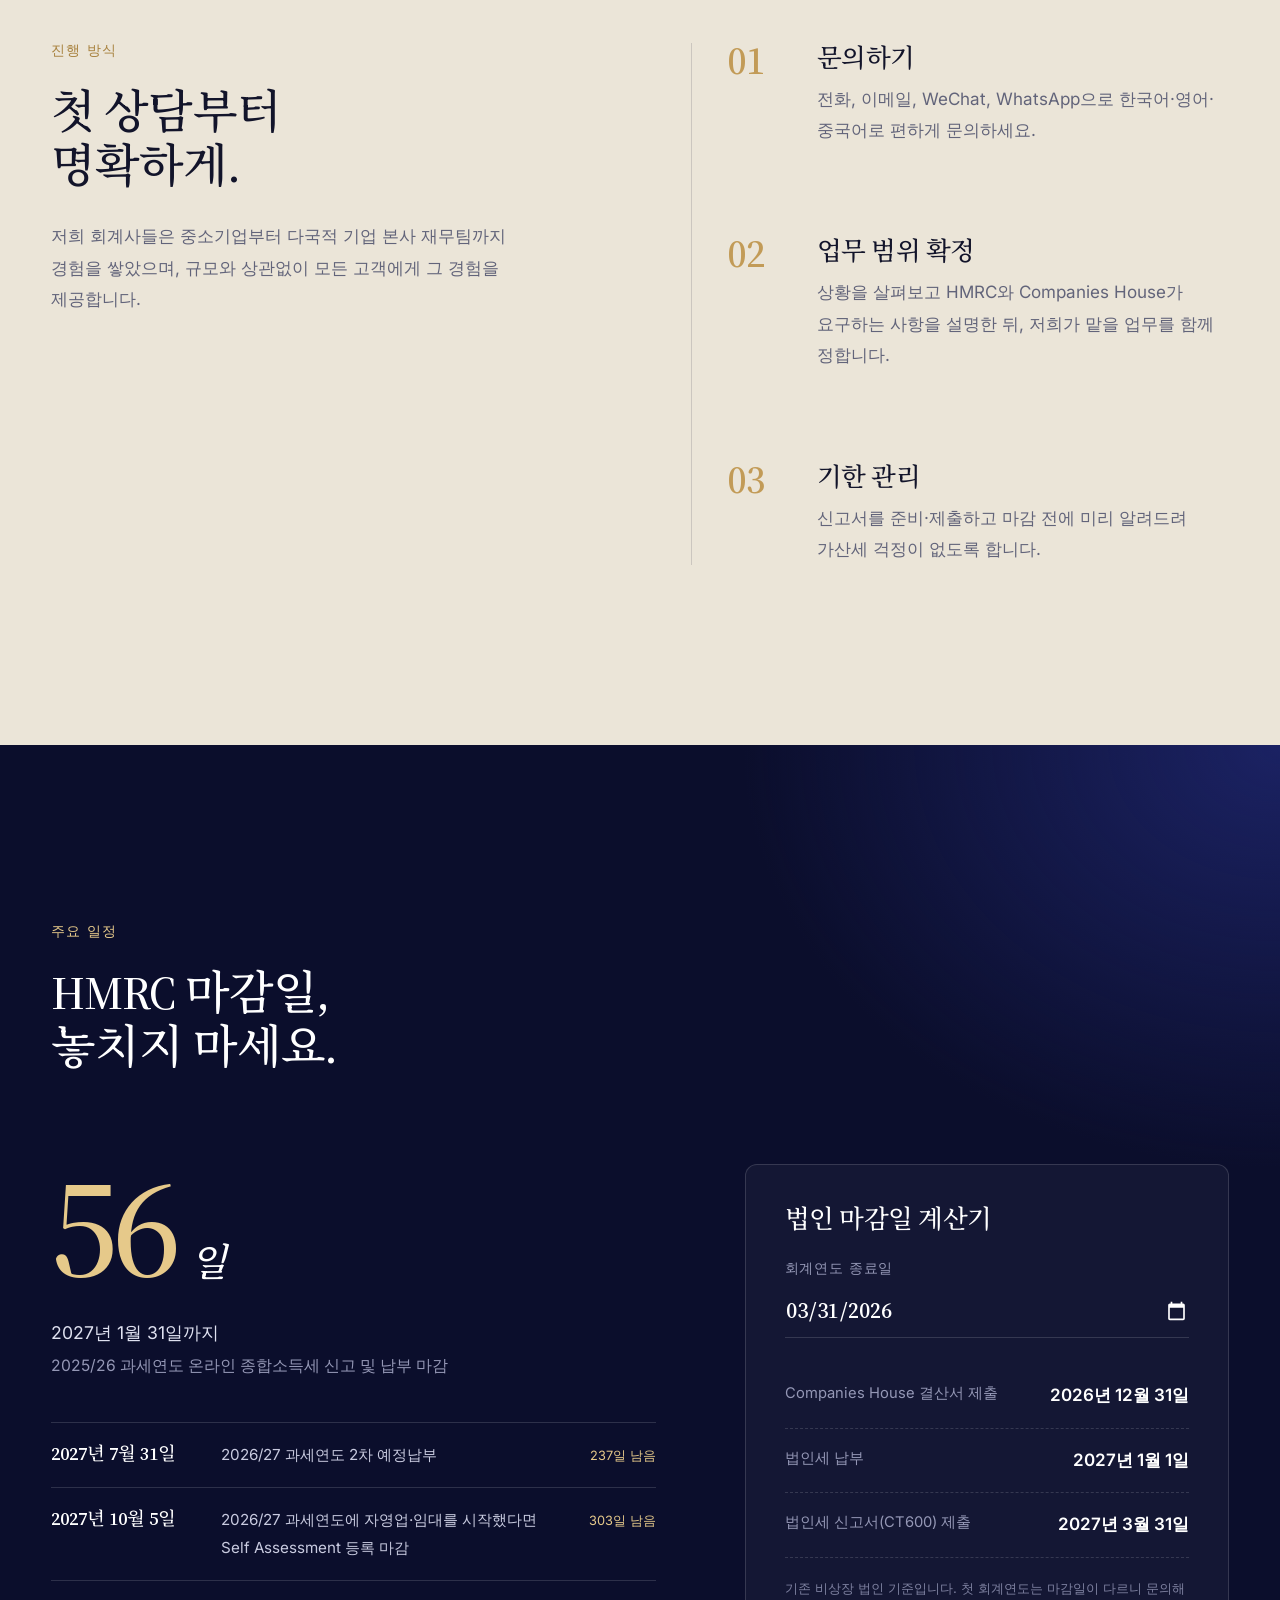
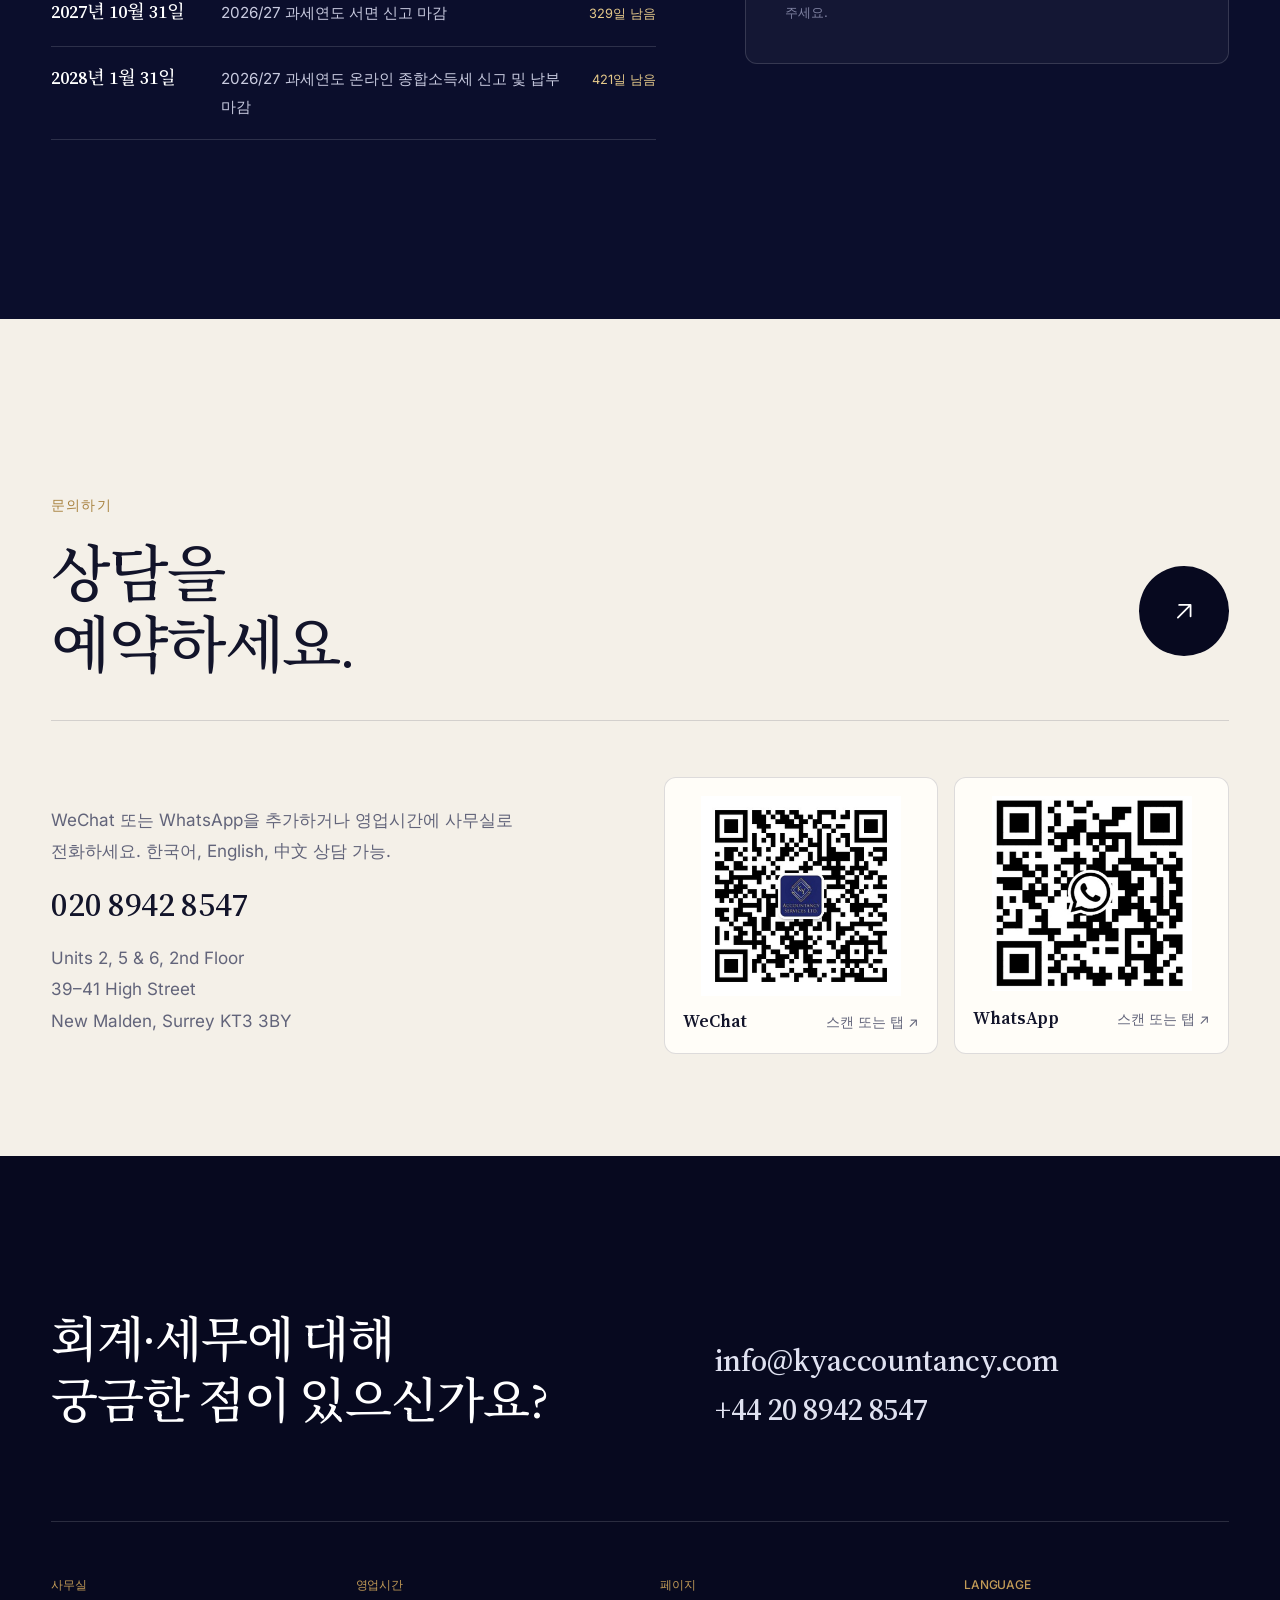
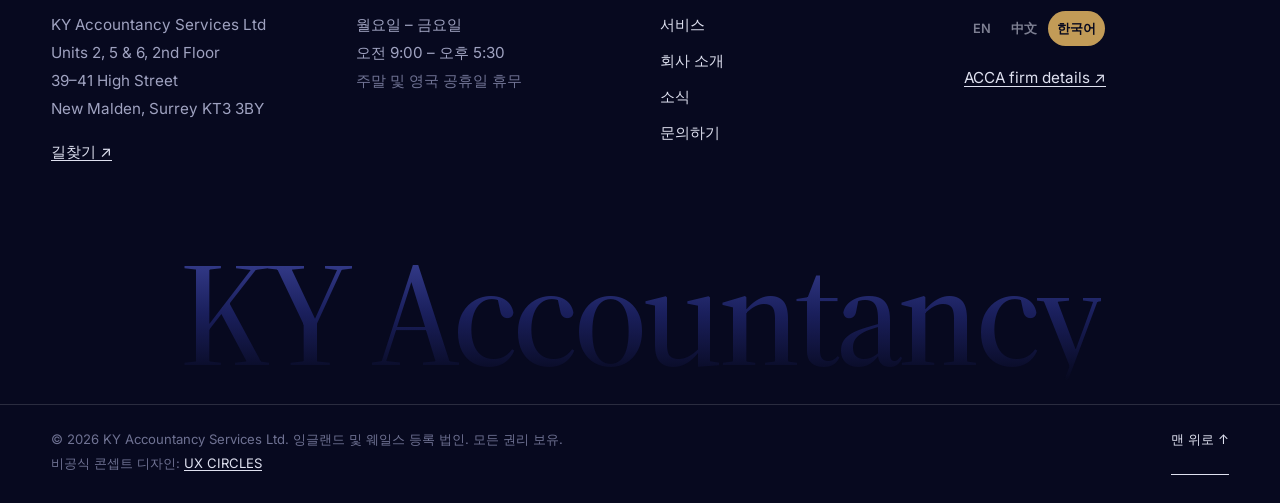
==== commit 7485f4fd: "Add the UX CIRCLES concept notice above the header A pinned 'Concept' strip, matching the other conc" ====
--- a/ko/index.html
+++ b/ko/index.html
@@ -18,13 +18,19 @@
 <link rel="apple-touch-icon" href="../assets/img/apple-touch-icon.jpg">
 <link rel="preload" href="../assets/fonts/source-serif.woff2" as="font" type="font/woff2" crossorigin>
 <link rel="preload" href="../assets/fonts/noto-serif-kr-500.woff2" as="font" type="font/woff2" crossorigin>
-<link rel="stylesheet" href="../assets/css/style.css?v=d286dd79">
+<link rel="stylesheet" href="../assets/css/style.css?v=4bc31d65">
 <script>document.documentElement.classList.add("js")</script>
 <script type="application/ld+json">{"@context": "https://schema.org", "@type": "AccountingService", "name": "KY Accountancy Services Ltd", "url": "https://www.kyaccountancy.com/", "telephone": "+44 20 8942 8547", "email": "info@kyaccountancy.com", "address": {"@type": "PostalAddress", "streetAddress": "Units 2, 5 & 6, 2nd Floor, 39-41 High Street", "addressLocality": "New Malden", "addressRegion": "Surrey", "postalCode": "KT3 3BY", "addressCountry": "GB"}, "openingHoursSpecification": [{"@type": "OpeningHoursSpecification", "dayOfWeek": ["Monday", "Tuesday", "Wednesday", "Thursday", "Friday"], "opens": "09:00", "closes": "17:30"}], "foundingDate": "2014", "knowsLanguage": ["en", "zh", "ko"]}</script>
 </head>
 <body class="home">
 <a class="skip" href="#main">본문으로 건너뛰기</a>
 <header class="site-header" data-header>
+  <div class="concept-bar" role="note">
+    <div class="wrap concept-inner">
+      <p><span class="concept-tag">콘셉트</span><span class="concept-long">콘셉트 리디자인입니다. <a href="https://www.kyaccountancy.com/" target="_blank" rel="noopener">KY Accountancy 공식 웹사이트</a>가 아닙니다.</span></p>
+      <a href="https://ux-circles.com/web" target="_blank" rel="noopener"><span class="concept-by">디자인: </span><strong>UX CIRCLES</strong> <svg viewBox="0 0 24 24" aria-hidden="true"><path d="M7 17 17 7M8 7h9v9"/></svg></a>
+    </div>
+  </div>
   <div class="wrap header-inner">
     <a class="brand" href="./" aria-label="KY Accountancy — home">
       <img src="../assets/img/logo-mark.png" alt="" width="34" height="39">
@@ -212,7 +218,7 @@
   </div>
   <div class="wordmark" aria-hidden="true"><span>KY Accountancy</span></div>
   <div class="wrap footer-base">
-    <span>© <span data-year>2026</span> KY Accountancy Services Ltd. 잉글랜드 및 웨일스 등록 법인. 모든 권리 보유.</span>
+    <span>© <span data-year>2026</span> KY Accountancy Services Ltd. 잉글랜드 및 웨일스 등록 법인. 모든 권리 보유.<br><span class="concept-note">비공식 콘셉트 디자인: <a class="u" href="https://ux-circles.com/web" target="_blank" rel="noopener">UX CIRCLES</a></span></span>
     <a href="#main" class="u">맨 위로 ↑</a>
   </div>
 </footer>
--- a/assets/css/style.css
+++ b/assets/css/style.css
@@ -37,7 +37,7 @@
 :lang(ko) { --display: "Source Serif 4", "Noto Serif KR", "AppleMyungjo", serif; --sans: Inter, "Apple SD Gothic Neo", "Malgun Gothic", "Noto Sans KR", sans-serif; }
 
 *, *::before, *::after { box-sizing: border-box; }
-html { -webkit-text-size-adjust: 100%; scroll-padding-top: 90px; }
+html { -webkit-text-size-adjust: 100%; scroll-padding-top: 126px; }
 html { overflow-x: hidden; }
 body { margin: 0; background: var(--paper); color: var(--text); font: 400 1.0625rem/1.65 var(--sans); -webkit-font-smoothing: antialiased; overflow-x: clip; }
 :lang(zh) body, :lang(ko) body { line-height: 1.85; }
@@ -114,6 +114,20 @@
 .site-header.is-scrolled { background: rgb(244 240 232 / .97); backdrop-filter: blur(14px) saturate(1.3); -webkit-backdrop-filter: blur(14px) saturate(1.3); color: var(--text); border-bottom-color: var(--line); }
 .site-header.is-hidden { transform: translateY(-100%); }
 .header-inner { display: flex; align-items: center; gap: 32px; height: 84px; }
+/* Concept notice, pinned above the header (matches the other UX CIRCLES concept sites) */
+.concept-bar { background: var(--ink); color: rgb(223 225 240 / .75); font-size: .78rem; border-bottom: 1px solid rgb(255 255 255 / .06); }
+.concept-inner { height: 34px; display: flex; align-items: center; justify-content: space-between; gap: 16px; }
+.concept-inner p { display: flex; align-items: center; gap: 10px; margin: 0; min-width: 0; white-space: nowrap; overflow: hidden; text-overflow: ellipsis; }
+.concept-tag { flex-shrink: 0; font-size: .64rem; font-weight: 600; letter-spacing: .12em; text-transform: uppercase; color: var(--ink); background: var(--gold-2); padding: 3px 7px 2px; border-radius: var(--r-sm); line-height: 1.4; }
+.concept-inner > a { flex-shrink: 0; display: inline-flex; align-items: center; gap: 4px; color: #eef0f7; text-decoration: none; }
+.concept-inner > a strong { font-weight: 600; letter-spacing: .06em; }
+.concept-inner > a svg { width: .95em; height: .95em; }
+.concept-inner > a:hover { color: var(--gold-2); }
+.concept-long a { color: inherit; text-decoration: underline; text-underline-offset: 3px; text-decoration-color: rgb(223 225 240 / .4); }
+.concept-long a:hover { color: var(--gold-2); }
+.concept-note { color: #6f7293; }
+.concept-note a { color: #a9acc8; }
+@media (max-width: 760px) { .concept-long { display: none; } }
 .brand { display: flex; align-items: center; gap: 12px; text-decoration: none; margin-right: auto; }
 .brand img { width: 34px; }
 .brand-name { font: 600 1.2rem/1 "Source Serif 4", Georgia, serif; letter-spacing: .005em; }
@@ -130,7 +144,7 @@
 .menu-btn[aria-expanded="true"] .menu-lines span:first-child { transform: translateY(3.75px) rotate(45deg); }
 .menu-btn[aria-expanded="true"] .menu-lines span:last-child { transform: translateY(-3.75px) rotate(-45deg); }
 
-.menu { position: fixed; inset: 0; z-index: 90; background: var(--night); color: #fff; padding-top: 110px; clip-path: inset(0 0 100% 0); transition: clip-path .8s var(--ease), visibility 0s .8s; display: flex; visibility: hidden; }
+.menu { position: fixed; inset: 0; z-index: 90; background: var(--night); color: #fff; padding-top: 144px; clip-path: inset(0 0 100% 0); transition: clip-path .8s var(--ease), visibility 0s .8s; display: flex; visibility: hidden; }
 .menu[hidden] { display: flex; }
 .menu.is-open { clip-path: inset(0); visibility: visible; transition: clip-path .8s var(--ease); }
 .menu-inner { display: flex; flex-direction: column; justify-content: space-between; padding-bottom: 110px; }
@@ -149,7 +163,7 @@
 .menu-open .site-header { color: #fff; background: transparent; border-color: transparent; backdrop-filter: none; -webkit-backdrop-filter: none; }
 
 /* ---------- hero */
-.hero { position: relative; min-height: 92svh; display: flex; align-items: center; overflow: hidden; padding: 140px 0 80px; isolation: isolate;
+.hero { position: relative; min-height: 92svh; display: flex; align-items: center; overflow: hidden; padding: 174px 0 80px; isolation: isolate;
   background: radial-gradient(90% 70% at 85% 30%, #1b2263 0%, transparent 60%), radial-gradient(60% 50% at 0% 100%, #141849 0%, transparent 70%), var(--night); }
 .hero-inner { display: grid; grid-template-columns: minmax(0, 1fr) minmax(320px, 400px); gap: clamp(40px, 6vw, 96px); align-items: center; }
 .hero-eyebrow { color: #a3a6c4; }
@@ -297,13 +311,13 @@
 .qr-cap strong { font: 600 1.1rem/1 var(--display); color: var(--text); }
 
 /* ---------- inner pages */
-.page-hero { position: relative; overflow: hidden; isolation: isolate; padding: clamp(160px, 22vh, 240px) 0 clamp(72px, 10vw, 128px);
+.page-hero { position: relative; overflow: hidden; isolation: isolate; padding: clamp(194px, 25vh, 274px) 0 clamp(72px, 10vw, 128px);
   background: radial-gradient(80% 80% at 90% 10%, #1b2263, transparent 60%), var(--night); }
 .page-hero .display { max-width: 12em; }
 .page-lead { max-width: 34em; margin: 36px 0 0; font-size: 1.15rem; color: #b7bad4; }
 
 .svc-layout { display: grid; grid-template-columns: 280px minmax(0, 1fr); gap: clamp(48px, 7vw, 120px); padding-top: clamp(80px, 10vw, 140px); padding-bottom: 40px; }
-.toc { position: sticky; top: 120px; align-self: start; }
+.toc { position: sticky; top: 154px; align-self: start; }
 .toc ul { list-style: none; margin: 0; padding: 0; display: grid; gap: 2px; }
 .toc a { display: flex; gap: 14px; align-items: baseline; padding: 10px 0; text-decoration: none; color: var(--muted); font-weight: 500; transition: color .4s, transform .5s var(--ease); }
 .toc a:hover, .toc a.is-active { color: var(--text); transform: translateX(8px); }
@@ -411,7 +425,7 @@
   .svc-layout > * { min-width: 0; max-width: 100%; }
   .svc-layout > .toc { max-width: none; }
   .toc ul { max-width: 100vw; }
-  .toc { position: sticky; top: 84px; z-index: 5; margin: 0 calc(var(--gutter) * -1) 56px; background: var(--paper); border-bottom: 1px solid var(--line); }
+  .toc { position: sticky; top: 118px; z-index: 5; margin: 0 calc(var(--gutter) * -1) 56px; background: var(--paper); border-bottom: 1px solid var(--line); }
   .toc ul { display: flex; overflow-x: auto; gap: 0; padding: 0 var(--gutter); scrollbar-width: none; }
   .toc a { white-space: nowrap; padding: 16px 12px; font-size: .9rem; }
   .toc a:hover, .toc a.is-active { transform: none; color: var(--text); box-shadow: inset 0 -2px var(--gold); }
@@ -426,10 +440,10 @@
 @media (max-width: 640px) {
   body { padding-bottom: 76px; font-size: 1rem; }
   .header-inner { height: 72px; }
-  .toc { top: 72px; }
+  .toc { top: 106px; }
   .brand-name { font-size: 1.3rem; }
   .menu-btn { width: 44px; height: 44px; }
-  .hero { padding-top: 112px; padding-bottom: 64px; }
+  .hero { padding-top: 146px; padding-bottom: 64px; }
   .hero-actions { flex-wrap: wrap; gap: 18px; }
     .stats li { padding-right: 12px; }
   .stats li + li { padding-left: 16px; }
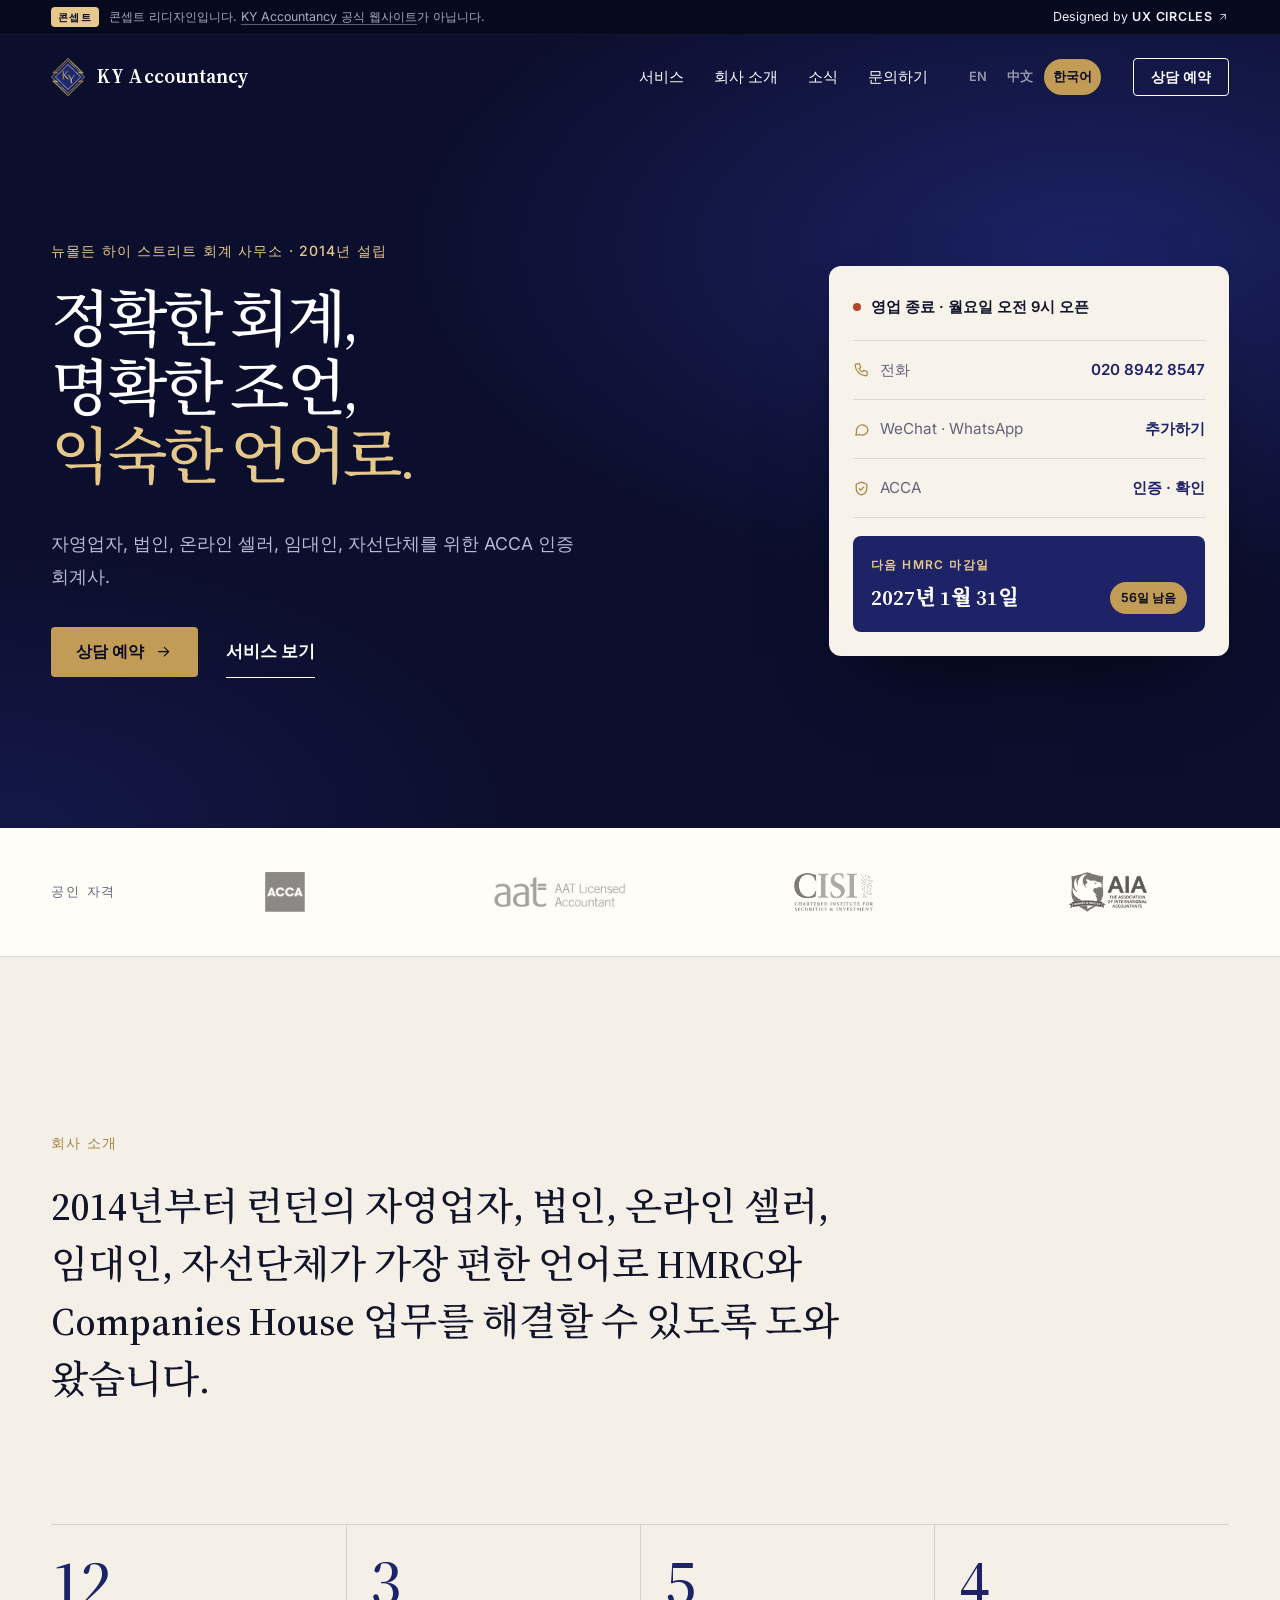
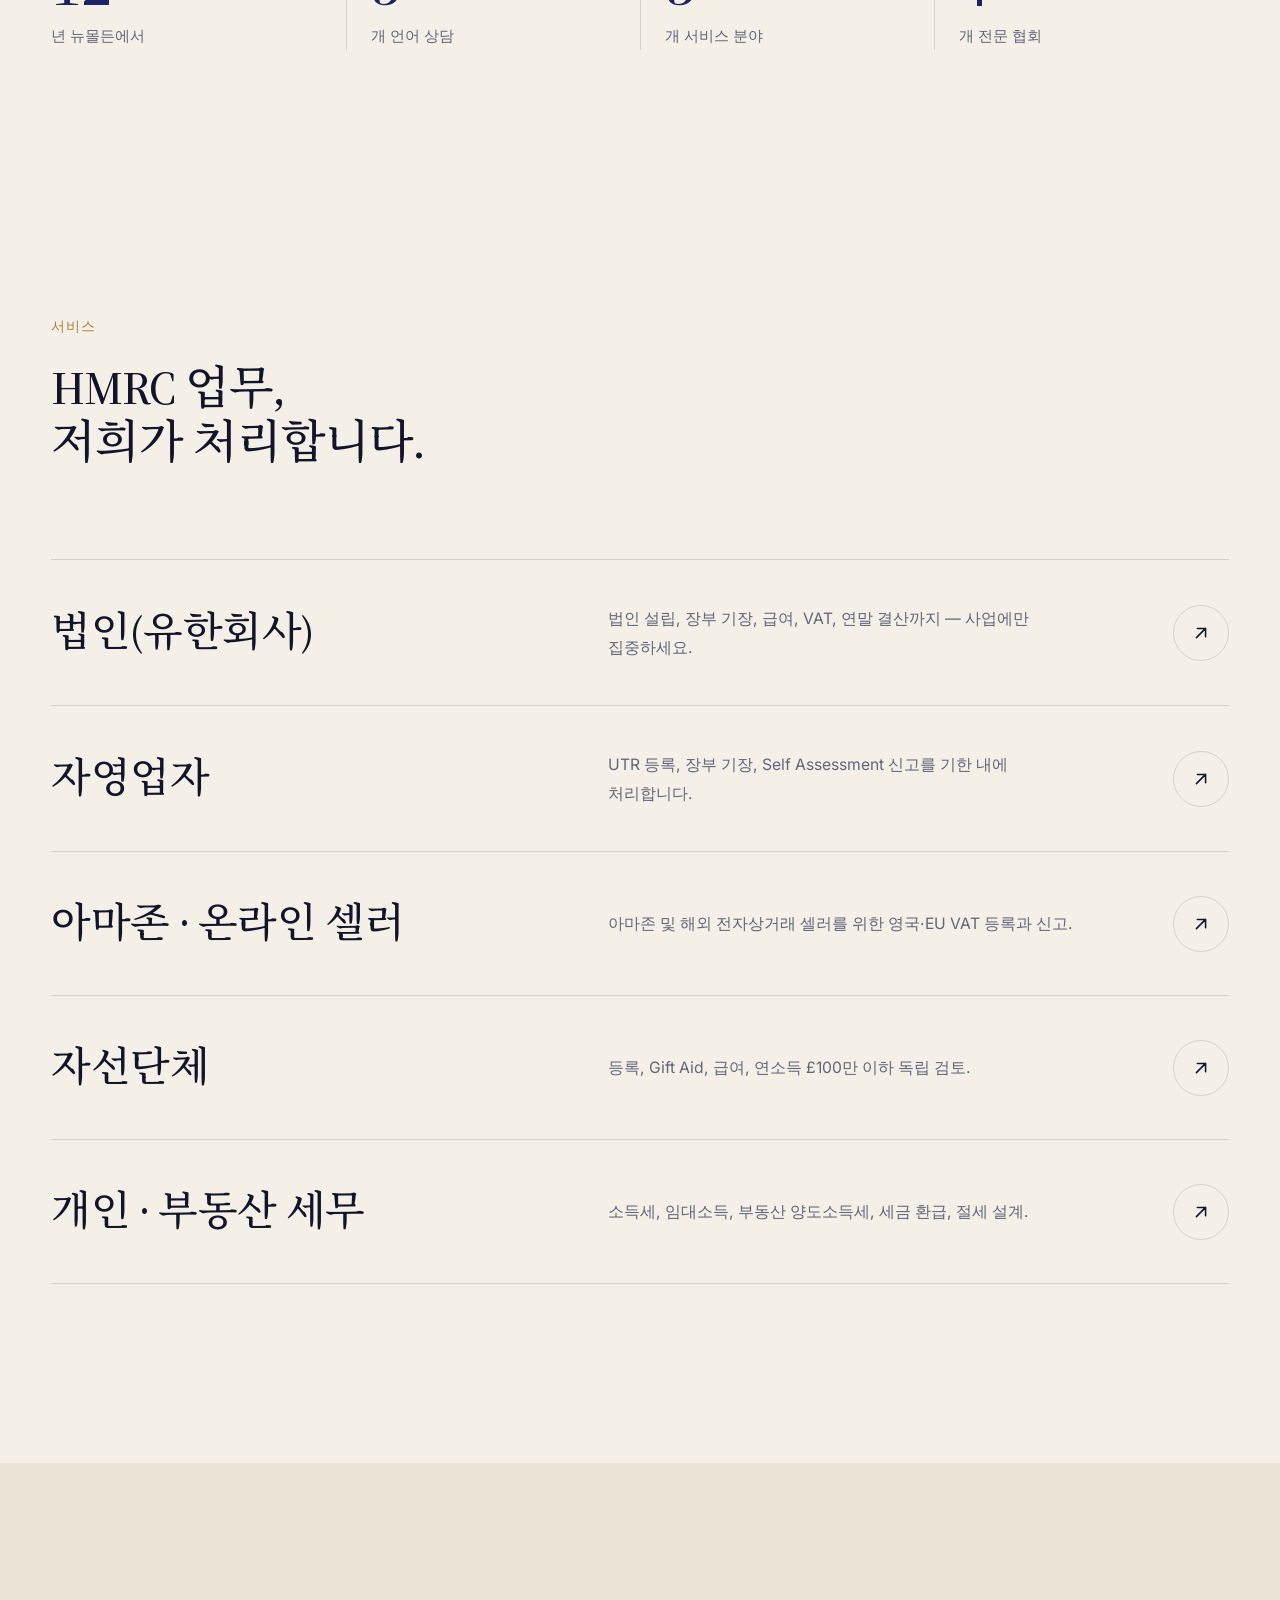
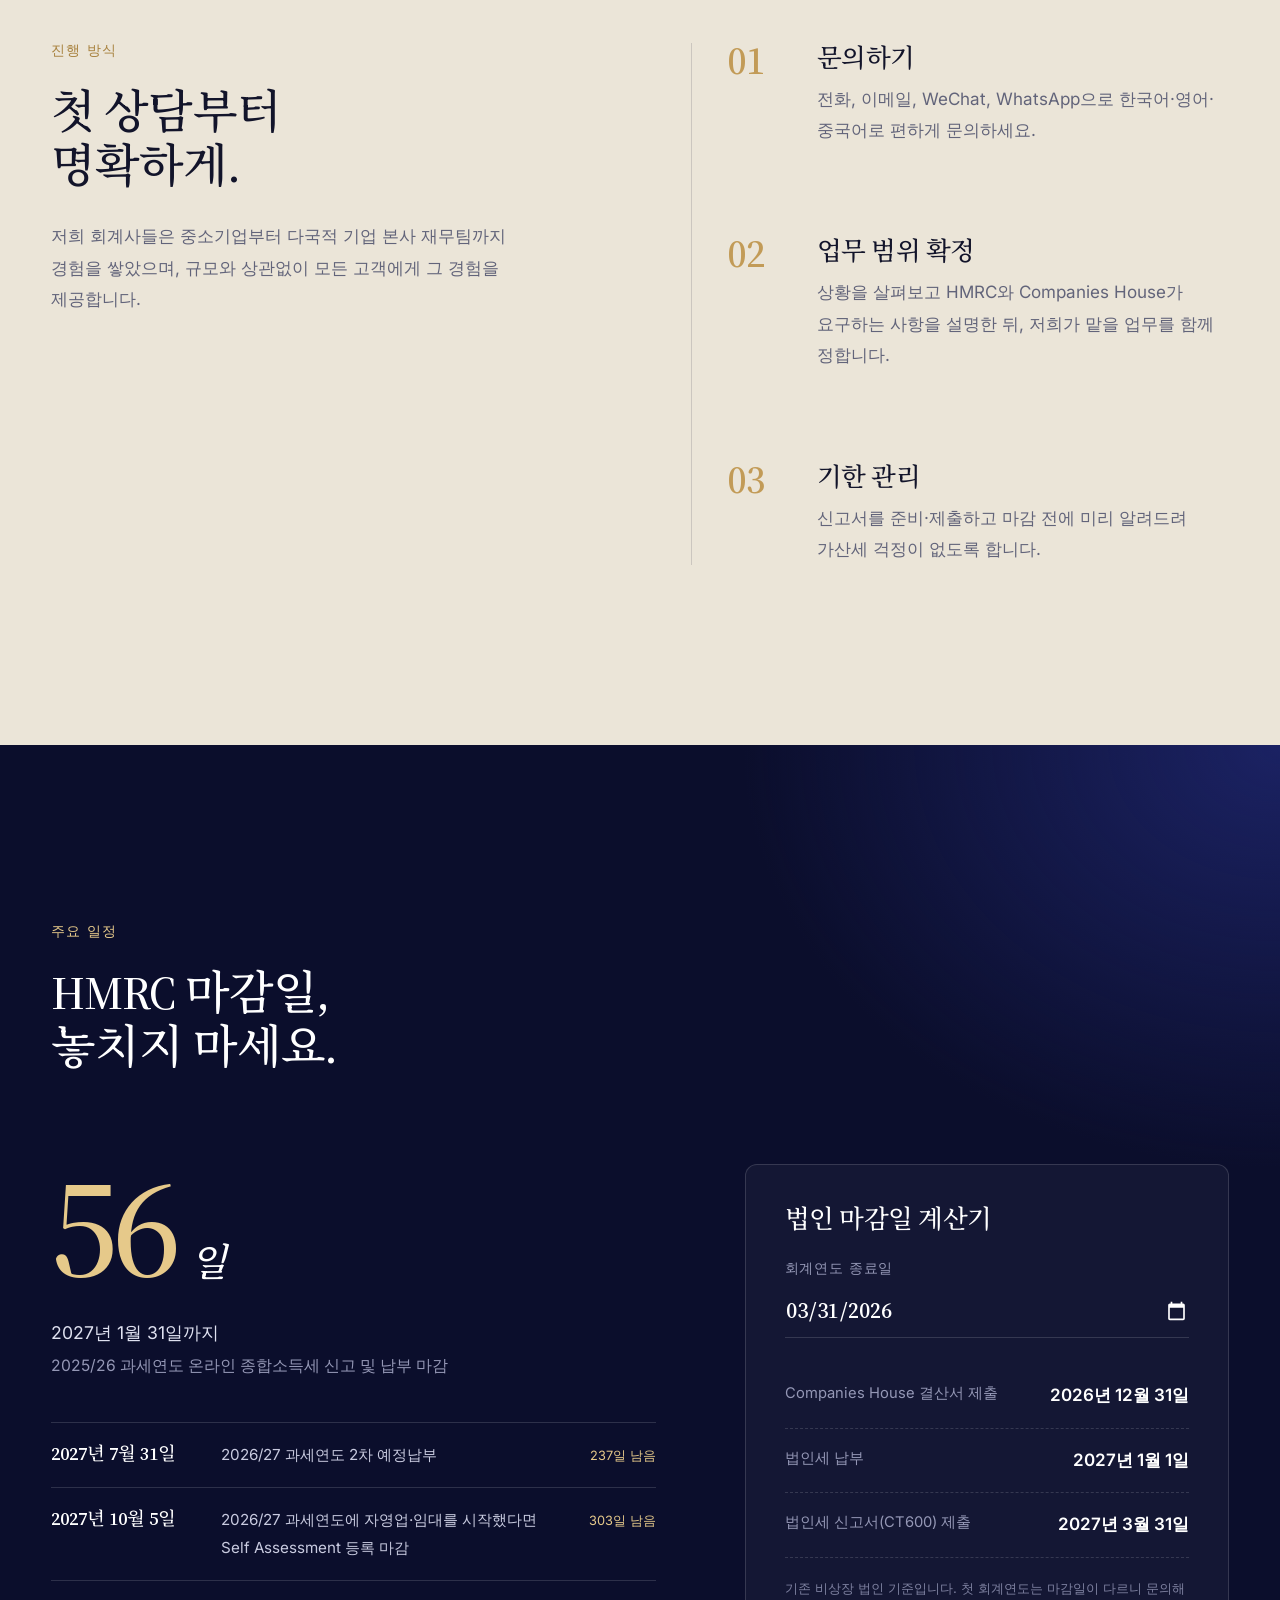
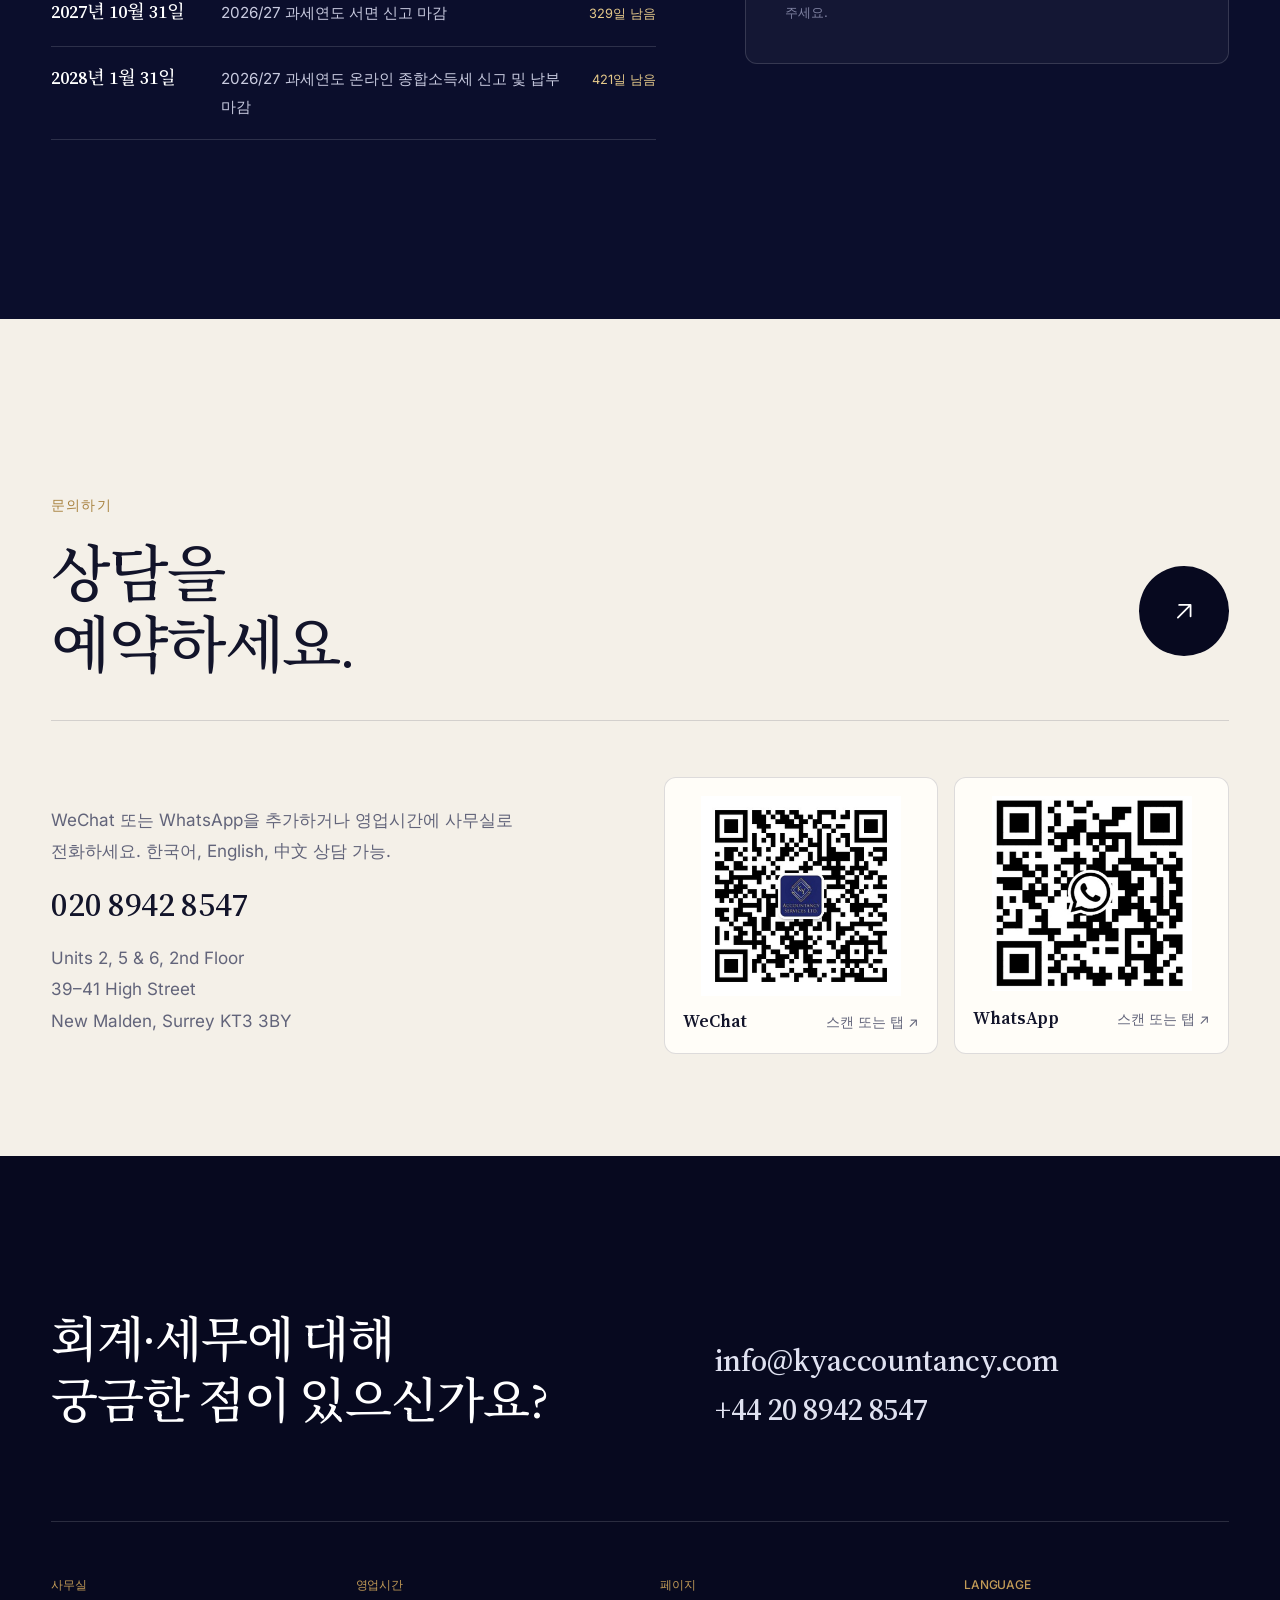
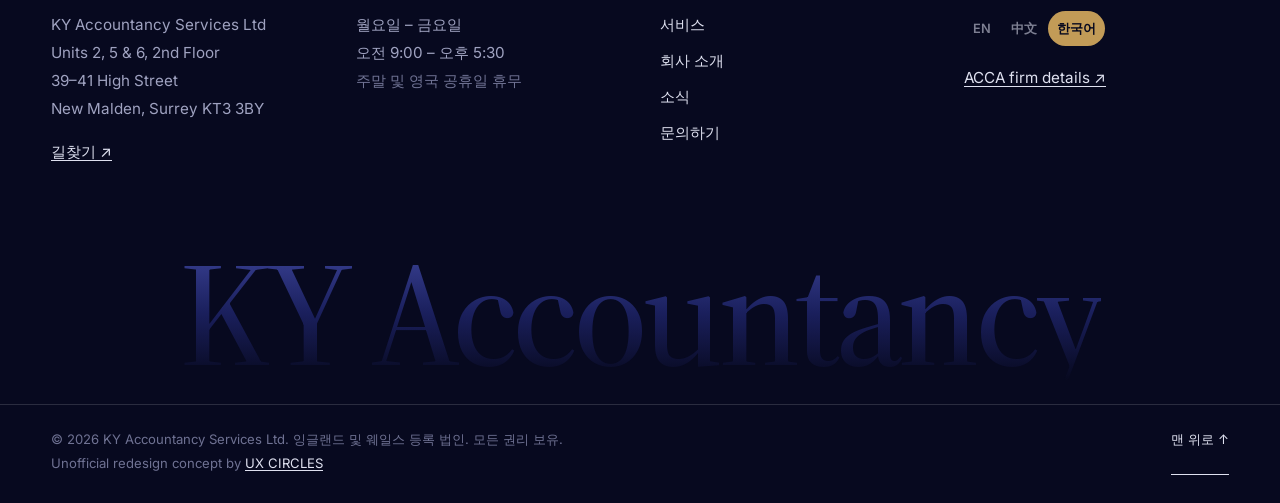
==== commit c8eddb07: "Standardise the UX CIRCLES concept credit Concept bar reads "Designed by UX CIRCLES" (設計：/设计：UX CIRC" ====
--- a/ko/index.html
+++ b/ko/index.html
@@ -28,7 +28,7 @@
   <div class="concept-bar" role="note">
     <div class="wrap concept-inner">
       <p><span class="concept-tag">콘셉트</span><span class="concept-long">콘셉트 리디자인입니다. <a href="https://www.kyaccountancy.com/" target="_blank" rel="noopener">KY Accountancy 공식 웹사이트</a>가 아닙니다.</span></p>
-      <a href="https://ux-circles.com/web" target="_blank" rel="noopener"><span class="concept-by">디자인: </span><strong>UX CIRCLES</strong> <svg viewBox="0 0 24 24" aria-hidden="true"><path d="M7 17 17 7M8 7h9v9"/></svg></a>
+      <a href="https://ux-circles.com/professionals" target="_blank" rel="noopener"><span class="concept-by">Designed by </span><strong>UX CIRCLES</strong> <svg viewBox="0 0 24 24" aria-hidden="true"><path d="M7 17 17 7M8 7h9v9"/></svg></a>
     </div>
   </div>
   <div class="wrap header-inner">
@@ -218,7 +218,7 @@
   </div>
   <div class="wordmark" aria-hidden="true"><span>KY Accountancy</span></div>
   <div class="wrap footer-base">
-    <span>© <span data-year>2026</span> KY Accountancy Services Ltd. 잉글랜드 및 웨일스 등록 법인. 모든 권리 보유.<br><span class="concept-note">비공식 콘셉트 디자인: <a class="u" href="https://ux-circles.com/web" target="_blank" rel="noopener">UX CIRCLES</a></span></span>
+    <span>© <span data-year>2026</span> KY Accountancy Services Ltd. 잉글랜드 및 웨일스 등록 법인. 모든 권리 보유.<br><span class="concept-note">Unofficial redesign concept by <a class="u" href="https://ux-circles.com/professionals" target="_blank" rel="noopener">UX CIRCLES</a></span></span>
     <a href="#main" class="u">맨 위로 ↑</a>
   </div>
 </footer>
